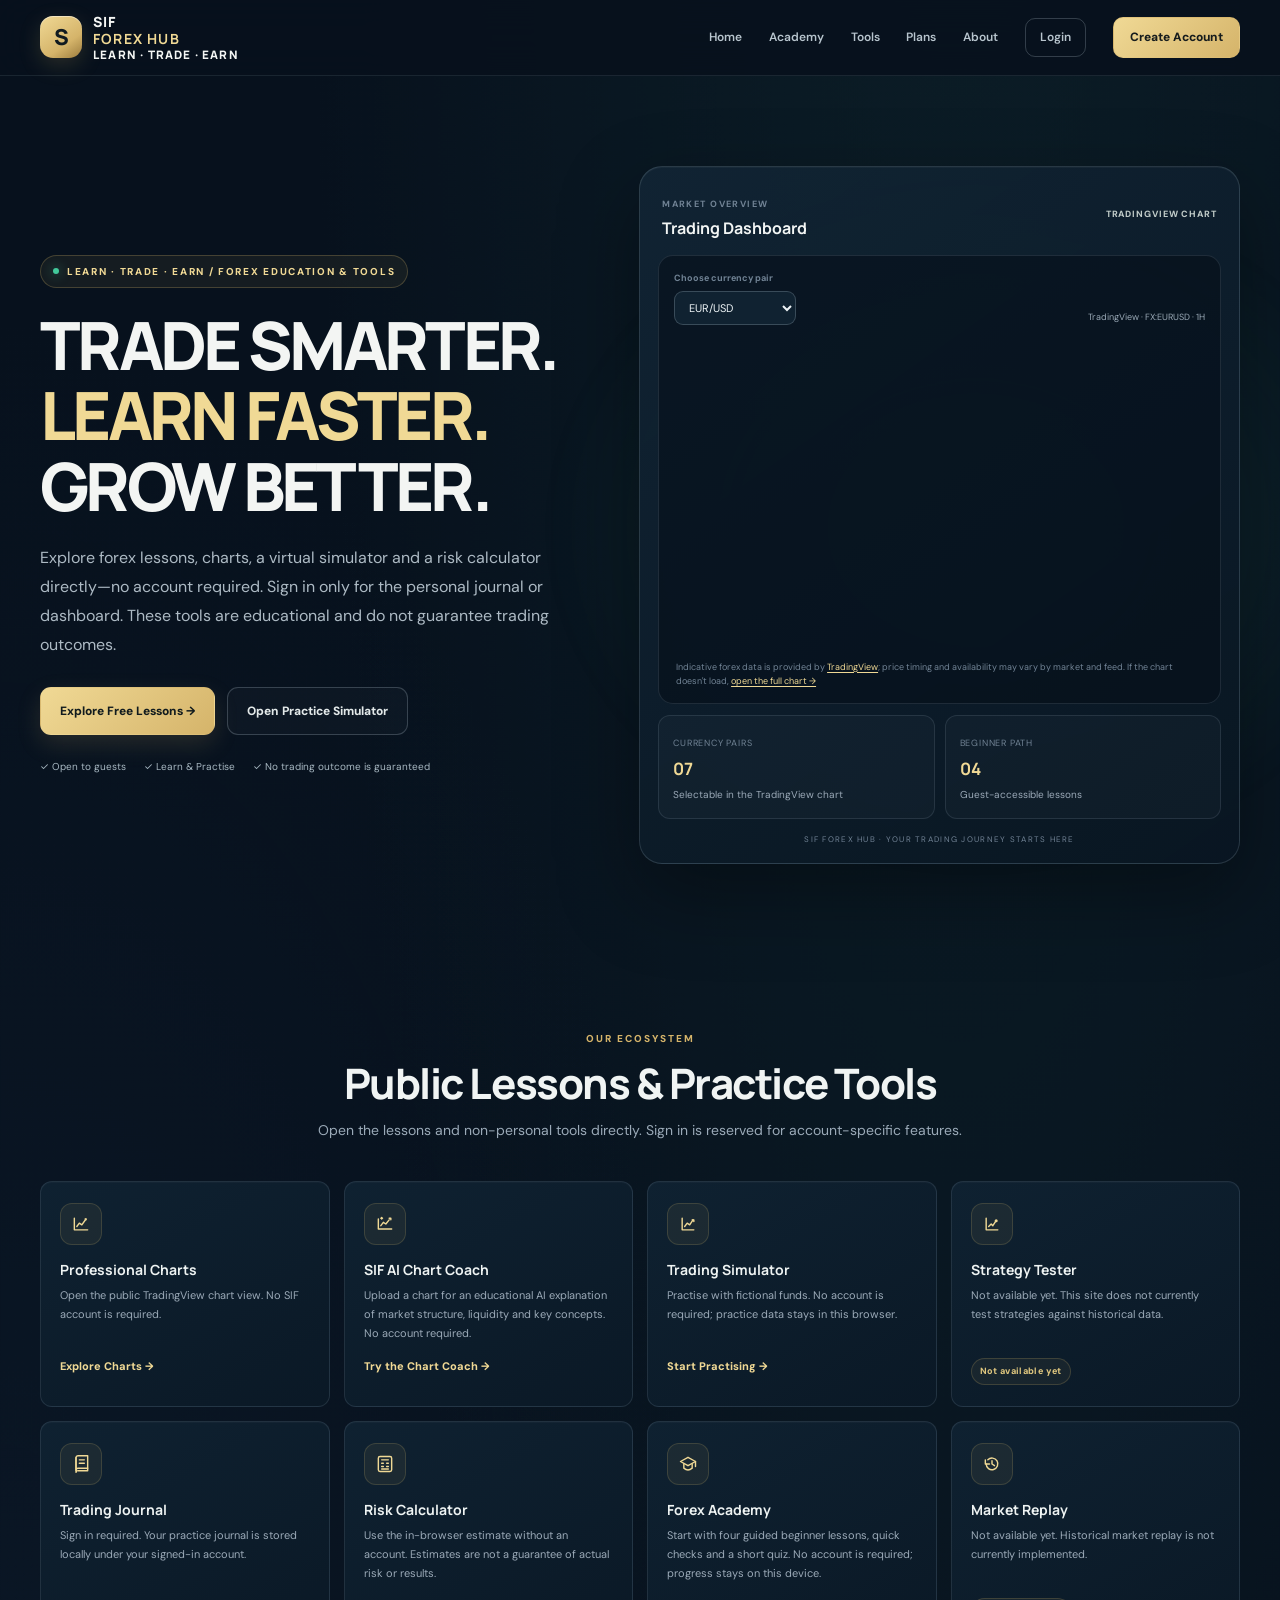
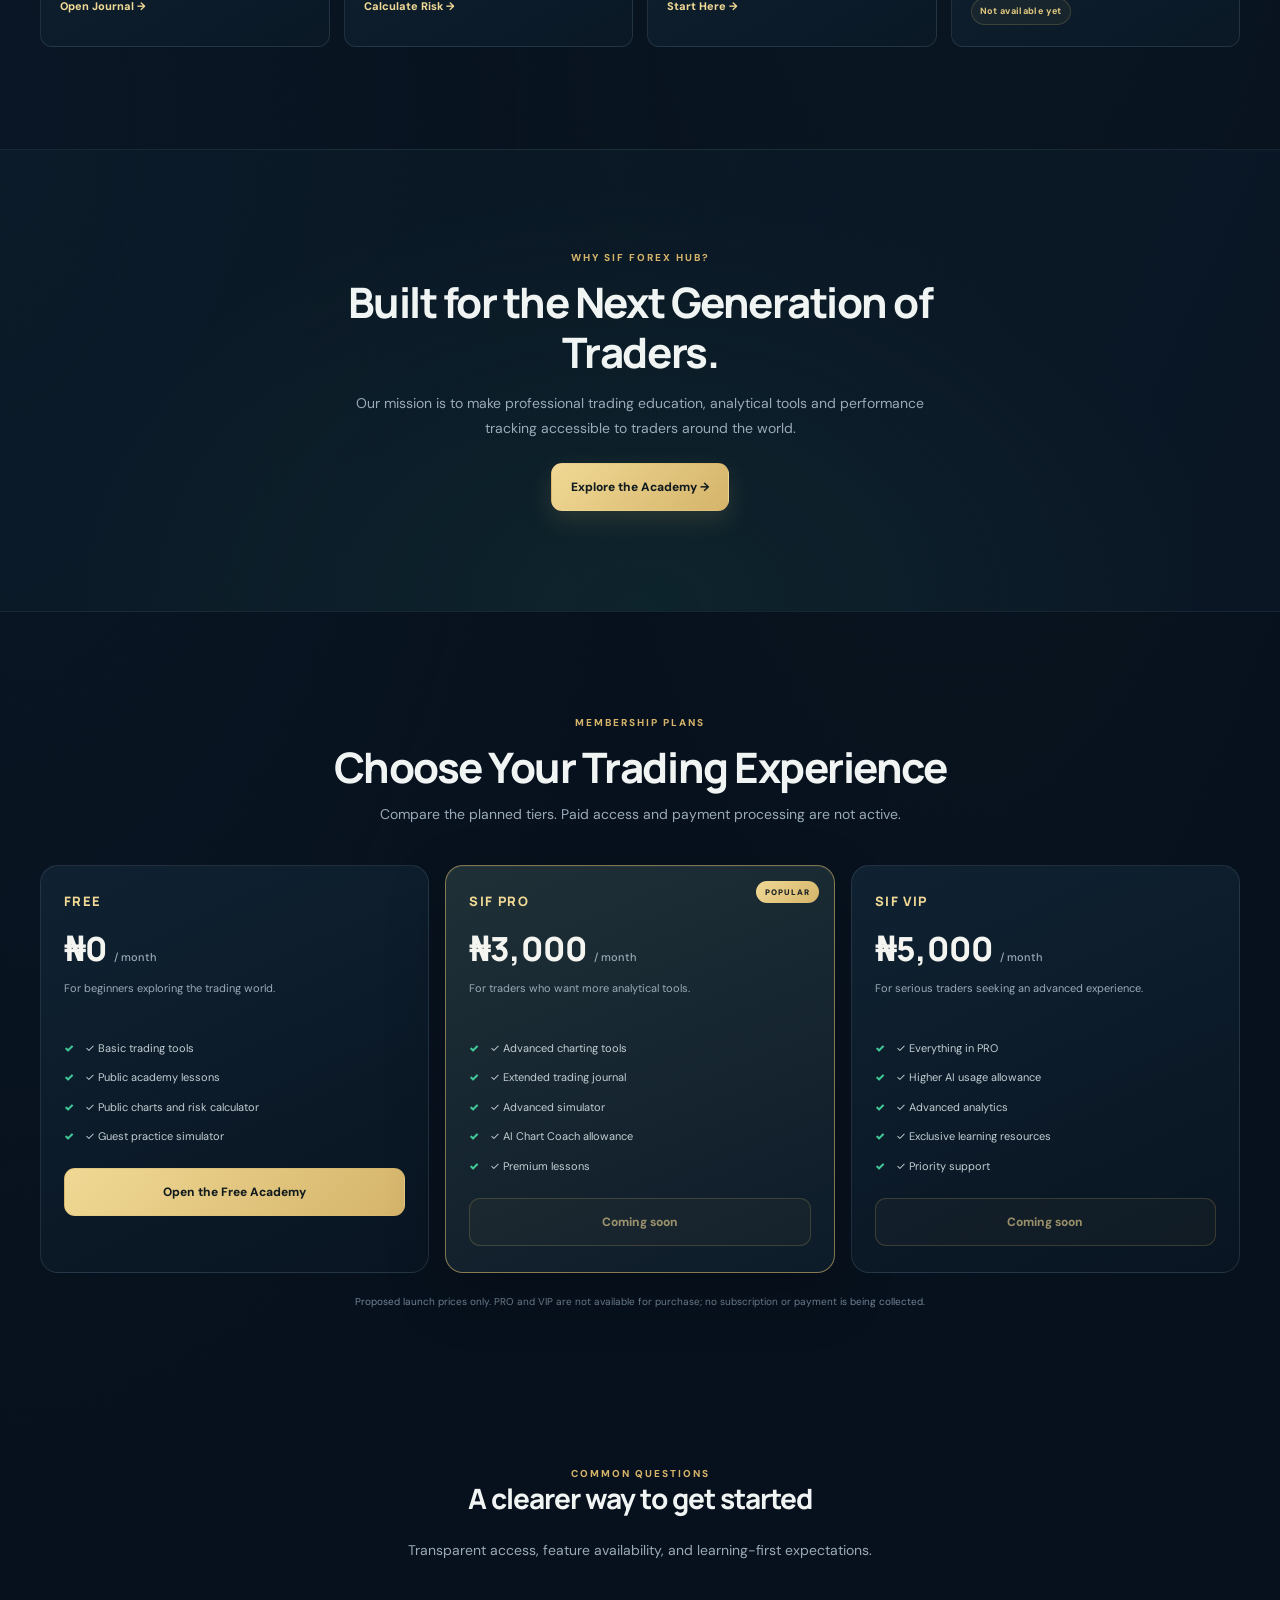
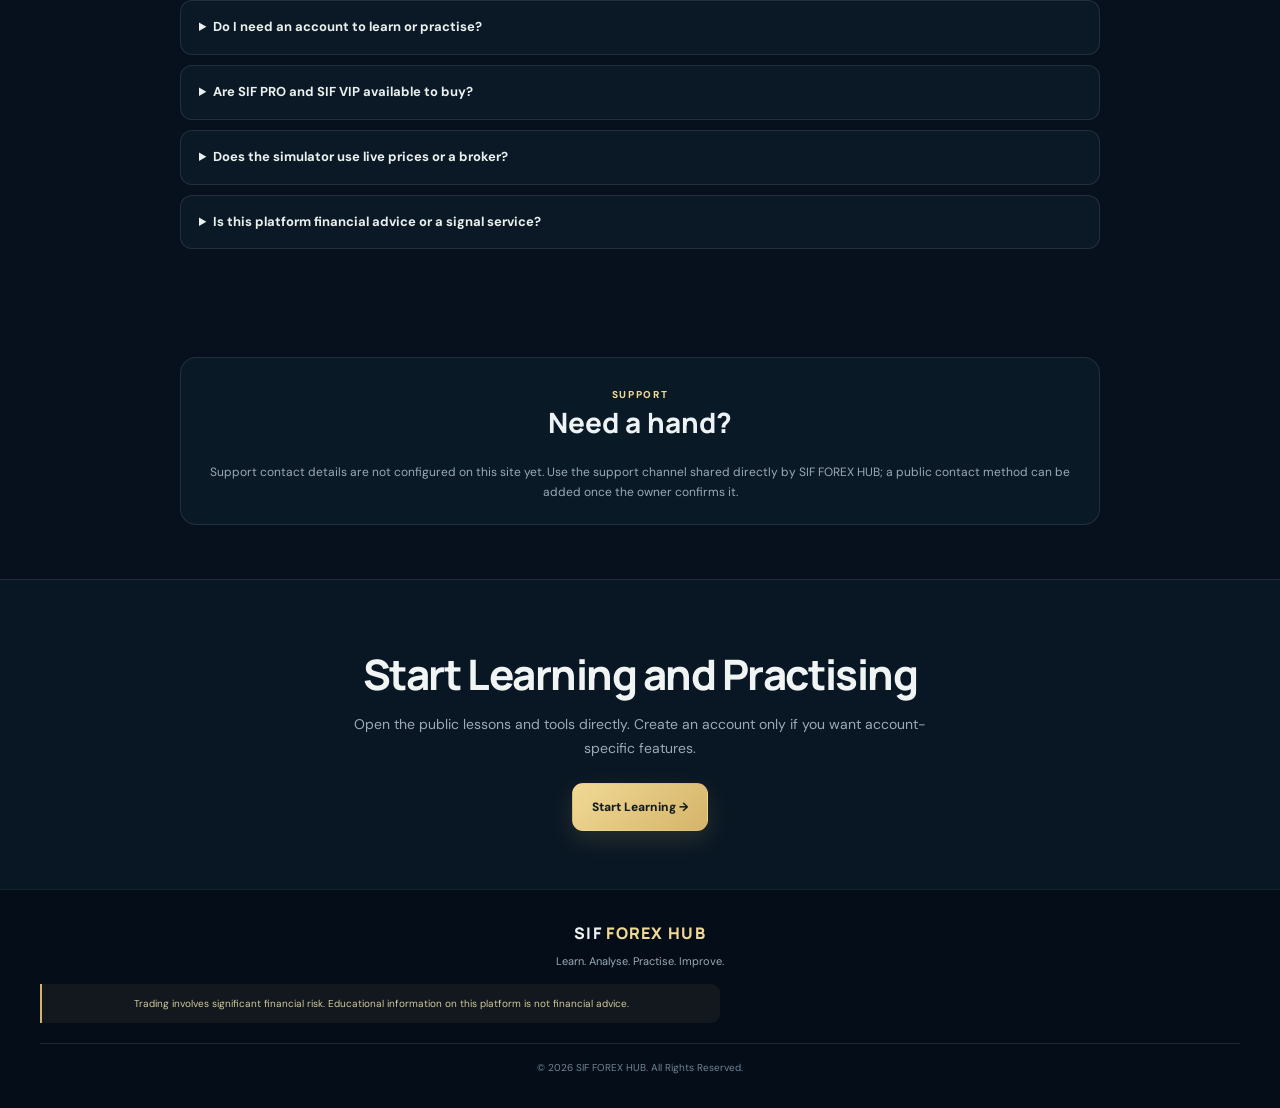
==== index.html @ 13d9fb6b "feat: add AI chart coach review flow" ====
<!DOCTYPE html>
<html lang="en">
<head>
<meta charset="UTF-8">
<meta name="viewport" content="width=device-width, initial-scale=1.0">

<title>SIF FOREX HUB | Professional Trading Ecosystem</title>

<meta name="description" content="Open forex lessons, charts, a practice simulator and a risk calculator without an account. Sign in for the personal journal or dashboard.">

<link rel="stylesheet" href="style.css">

<link rel="preconnect" href="https://fonts.googleapis.com">
<link href="https://fonts.googleapis.com/css2?family=Inter:wght@400;500;600;700;800;900&display=swap" rel="stylesheet">

</head>

<body class="page-home">

<header class="header">

    <a href="index.html" class="logo">
        <span class="logo-icon">S</span>
        <span>SIF <b>FOREX HUB</b><small>LEARN · TRADE · EARN</small></span>
    </a>

    <button class="menu-toggle" type="button" aria-label="Open navigation" aria-controls="navigation" aria-expanded="false" onclick="toggleMenu()">☰</button>

    <nav id="navigation" aria-label="Main navigation">
        <a href="#home">Home</a>
        <a href="academy.html">Academy</a>
        <a href="#features">Tools</a>
        <a href="#pricing">Plans</a>
        <a href="#about">About</a>
        <a href="login.html" class="nav-login" id="nav-login">Login</a>
        <a href="register.html" class="nav-register" id="nav-register">Create Account</a>
    </nav>

</header>


<main>

<section class="hero" id="home">

    <div class="hero-content">

        <div class="badge">
            LEARN · TRADE · EARN  /  FOREX EDUCATION & TOOLS
        </div>

        <h1>
            TRADE SMARTER.<br>
            <span>LEARN FASTER.</span><br>
            GROW BETTER.
        </h1>

        <p>
            Explore forex lessons, charts, a virtual simulator and a risk calculator directly—no account required. Sign in only for the personal journal or dashboard. These tools are educational and do not guarantee trading outcomes.
        </p>

        <div class="hero-buttons">
            <a href="academy.html" class="primary-btn">
                Explore Free Lessons →
            </a>

            <a href="simulator.html" class="secondary-btn">
                Open Practice Simulator
            </a>
        </div>

        <div class="trust-text">
            ✓ Open to guests
            <span>✓ Learn & Practise</span>
            <span>✓ No trading outcome is guaranteed</span>
        </div>

    </div>


    <div class="hero-dashboard">

        <div class="dashboard-top">
            <div>
                <small>MARKET OVERVIEW</small>
                <h3>Trading Dashboard</h3>
            </div>

            <span class="market-source-label">TRADINGVIEW CHART</span>
        </div>

        <div class="market-card">

            <div class="market-heading">
                <div class="market-pair-selection">
                    <label for="pair-selector">Choose currency pair</label>
                    <select id="pair-selector" name="pair-selector">
                        <option value="FX:EURUSD" selected>EUR/USD</option>
                        <option value="FX:GBPUSD">GBP/USD</option>
                        <option value="FX:USDJPY">USD/JPY</option>
                        <option value="FX:USDCHF">USD/CHF</option>
                        <option value="FX:USDCAD">USD/CAD</option>
                        <option value="FX:AUDUSD">AUD/USD</option>
                        <option value="FX:NZDUSD">NZD/USD</option>
                    </select>
                </div>
                <span class="market-provider" id="market-provider" aria-live="polite">TradingView · FX:EURUSD · 1H</span>
            </div>

            <div class="dashboard-chart" role="region" aria-label="EUR/USD chart from TradingView">
            </div>

            <p class="market-data-note">
                Indicative forex data is provided by <a href="https://www.tradingview.com/widget-docs/faq/data/" target="_blank" rel="noopener noreferrer">TradingView</a>; price timing and availability may vary by market and feed. If the chart doesn't load, <a href="charts.html">open the full chart →</a>
            </p>

        </div>


        <div class="stats-grid">

            <div class="stat-card">
                <small>Currency pairs</small>
                <h3>07</h3>
                <span>Selectable in the TradingView chart</span>
            </div>

            <div class="stat-card">
                <small>Beginner path</small>
                <h3>04</h3>
                <span>Guest-accessible lessons</span>
            </div>

        </div>

        <div class="dashboard-footer">
            SIF FOREX HUB · YOUR TRADING JOURNEY STARTS HERE
        </div>

    </div>

</section>


<section class="features-section" id="features">

    <div class="section-heading">
        <span>OUR ECOSYSTEM</span>
        <h2>Public Lessons & Practice Tools</h2>
        <p>Open the lessons and non-personal tools directly. Sign in is reserved for account-specific features.</p>
    </div>


    <div class="features-grid">

        <div class="feature-card">
            <div class="feature-icon" aria-hidden="true"><svg viewBox="0 0 24 24"><path d="M4 19V5M4 19h16"/><path d="m7 15 3-4 3 2 5-7"/><path d="M17 6h1v1"/></svg></div>
            <h3>Professional Charts</h3>
            <p>Open the public TradingView chart view. No SIF account is required.</p>
            <a href="charts.html">Explore Charts →</a>
        </div>

        <div class="feature-card">
            <div class="feature-icon" aria-hidden="true"><svg viewBox="0 0 24 24"><path d="M4 18V6M4 18h16"/><path d="m7 14 3-4 3 2 4-5"/><path d="M17 5h2v2"/><path d="M8 4v2M7 5h2"/></svg></div>
            <h3>SIF AI Chart Coach</h3>
            <p>Upload a chart for an educational AI explanation of market structure, liquidity and key concepts. No account required.</p>
            <a href="charts.html#ai-coach">Try the Chart Coach →</a>
        </div>

        <div class="feature-card">
            <div class="feature-icon" aria-hidden="true"><svg viewBox="0 0 24 24"><path d="M5 19V5M5 19h14"/><path d="m8 15 3-4 3 2 4-6"/><path d="M17 7h2v2"/></svg></div>
            <h3>Trading Simulator</h3>
            <p>Practise with fictional funds. No account is required; practice data stays in this browser.</p>
            <a href="simulator.html">Start Practising →</a>
        </div>

        <div class="feature-card">
            <div class="feature-icon" aria-hidden="true"><svg viewBox="0 0 24 24"><path d="M5 19V5M5 19h14"/><path d="m8 15 3-3 2 2 4-6"/><circle cx="17" cy="8" r="1"/></svg></div>
            <h3>Strategy Tester</h3>
            <p>Not available yet. This site does not currently test strategies against historical data.</p>
            <span class="coming-soon-label">Not available yet</span>
        </div>

        <div class="feature-card">
            <div class="feature-icon" aria-hidden="true"><svg viewBox="0 0 24 24"><path d="M6 4.5A2.5 2.5 0 0 1 8.5 2H20v18H8.5A2.5 2.5 0 0 0 6 22z"/><path d="M6 4.5v15A2.5 2.5 0 0 1 8.5 17H20M10 7h6M10 11h6"/></svg></div>
            <h3>Trading Journal</h3>
            <p>Sign in required. Your practice journal is stored locally under your signed-in account.</p>
            <a href="journal.html">Open Journal →</a>
        </div>

        <div class="feature-card">
            <div class="feature-icon" aria-hidden="true"><svg viewBox="0 0 24 24"><rect x="4" y="3" width="16" height="18" rx="2"/><path d="M8 7h8M8 11h2M14 11h2M8 15h2M14 15h2M8 18h8"/></svg></div>
            <h3>Risk Calculator</h3>
            <p>Use the in-browser estimate without an account. Estimates are not a guarantee of actual risk or results.</p>
            <a href="calculator.html">Calculate Risk →</a>
        </div>

        <div class="feature-card">
            <div class="feature-icon" aria-hidden="true"><svg viewBox="0 0 24 24"><path d="m3 9 9-5 9 5-9 5z"/><path d="M7 12v5c3 2.5 7 2.5 10 0v-5M21 9v6"/></svg></div>
            <h3>Forex Academy</h3>
            <p>Start with four guided beginner lessons, quick checks and a short quiz. No account is required; progress stays on this device.</p>
            <a href="academy.html">Start Here →</a>
        </div>

        <div class="feature-card">
            <div class="feature-icon" aria-hidden="true"><svg viewBox="0 0 24 24"><path d="M4 7v5h5"/><path d="M5 12a7 7 0 1 0 2-5"/><path d="M12 8v4l3 2"/></svg></div>
            <h3>Market Replay</h3>
            <p>Not available yet. Historical market replay is not currently implemented.</p>
            <span class="coming-soon-label">Not available yet</span>
        </div>

    </div>

</section>


<section class="about-section" id="about">

    <div class="about-content">

        <span>WHY SIF FOREX HUB?</span>

        <h2>Built for the Next Generation of Traders.</h2>

        <p>
            Our mission is to make professional trading education,
            analytical tools and performance tracking accessible
            to traders around the world.
        </p>

        <a href="academy.html" class="primary-btn">
            Explore the Academy →
        </a>

    </div>

</section>


<section class="pricing-section" id="pricing">

    <div class="section-heading">

        <span>MEMBERSHIP PLANS</span>

        <h2>Choose Your Trading Experience</h2>

        <p>Compare the planned tiers. Paid access and payment processing are not active.</p>

    </div>


    <div class="pricing-grid">

        <div class="price-card">

            <h3>FREE</h3>

            <h2>₦0 <small>/ month</small></h2>

            <p>For beginners exploring the trading world.</p>

            <ul>
                <li>✓ Basic trading tools</li>
                <li>✓ Public academy lessons</li>
                <li>✓ Public charts and risk calculator</li>
                <li>✓ Guest practice simulator</li>
            </ul>

            <a href="academy.html" class="price-button">
                Open the Free Academy
            </a>

        </div>


        <div class="price-card featured-price">

            <div class="popular">POPULAR</div>

            <h3>SIF PRO</h3>

            <h2>₦3,000 <small>/ month</small></h2>

            <p>For traders who want more analytical tools.</p>

            <ul>
                <li>✓ Advanced charting tools</li>
                <li>✓ Extended trading journal</li>
                <li>✓ Advanced simulator</li>
                <li>✓ AI Chart Coach allowance</li>
                <li>✓ Premium lessons</li>
            </ul>

            <span class="price-button is-disabled" aria-disabled="true">Coming soon</span>

        </div>


        <div class="price-card">

            <h3>SIF VIP</h3>

            <h2>₦5,000 <small>/ month</small></h2>

            <p>For serious traders seeking an advanced experience.</p>

            <ul>
                <li>✓ Everything in PRO</li>
                <li>✓ Higher AI usage allowance</li>
                <li>✓ Advanced analytics</li>
                <li>✓ Exclusive learning resources</li>
                <li>✓ Priority support</li>
            </ul>

            <span class="price-button is-disabled" aria-disabled="true">Coming soon</span>

        </div>

    </div>

    <p class="pricing-note">
        Proposed launch prices only. PRO and VIP are not available for purchase; no subscription or payment is being collected.
    </p>

</section>



<section class="faq-section" aria-labelledby="faq-title">
    <div class="section-heading"><span>COMMON QUESTIONS</span><h2 id="faq-title">A clearer way to get started</h2><p>Transparent access, feature availability, and learning-first expectations.</p></div>
    <div class="faq-list">
        <details><summary>Do I need an account to learn or practise?</summary><p>No. The Academy, charts, risk calculator, and virtual simulator are open directly to guests. Sign-in is only needed for personal account features such as the dashboard and journal.</p></details>
        <details><summary>Are SIF PRO and SIF VIP available to buy?</summary><p>Not yet. The displayed amounts are proposed plan prices only. PRO and VIP remain unavailable, and this site does not collect subscription payments.</p></details>
        <details><summary>Does the simulator use live prices or a broker?</summary><p>No. The simulator uses manually entered practice prices and fictional funds stored in this browser. It does not connect to a broker or place real trades.</p></details>
        <details><summary>Is this platform financial advice or a signal service?</summary><p>No. Lessons and tools are educational only. Forex and leveraged trading involve substantial risk; no tool, lesson, or result guarantees an outcome.</p></details>
    </div>
</section>
<section class="support-section" aria-labelledby="support-title">
    <div class="support-panel"><span class="eyebrow">SUPPORT</span><h2 id="support-title">Need a hand?</h2><p>Support contact details are not configured on this site yet. Use the support channel shared directly by SIF FOREX HUB; a public contact method can be added once the owner confirms it.</p></div>
</section>

<section class="cta-section">

    <h2>Start Learning and Practising</h2>

    <p>Open the public lessons and tools directly. Create an account only if you want account-specific features.</p>

    <a href="academy.html" class="primary-btn">
        Start Learning →
    </a>

</section>

</main>


<footer>

    <div class="footer-logo">
        SIF <span>FOREX HUB</span>
    </div>

    <p>Learn. Analyse. Practise. Improve.</p>

    <p class="disclaimer">
        Trading involves significant financial risk.
        Educational information on this platform is not financial advice.
    </p>

    <div class="copyright">
        © 2026 SIF FOREX HUB. All Rights Reserved.
    </div>

</footer>


<script type="module">
(async () => {
    try {
        const { createClient } = await import("https://esm.sh/@supabase/supabase-js@2");
        const supabase = createClient(
            "https://kfaqrjhwbmkawnxkcrld.supabase.co",
            "sb_publishable_-kdg7Pmr_mWPPfnv83VTMA_n2hhKXhk"
        );
        const loginButton = document.getElementById("nav-login");
        const registerButton = document.getElementById("nav-register");

        function updateHomepage(session) {
            if (!loginButton || !registerButton) return;
            if (session) {
                loginButton.textContent = "Dashboard";
                loginButton.href = "dashboard.html";
                registerButton.hidden = true;
            } else {
                loginButton.textContent = "Login";
                loginButton.href = "login.html";
                registerButton.hidden = false;
                registerButton.textContent = "Create Account";
                registerButton.href = "register.html";
            }
        }

        const { data, error } = await supabase.auth.getSession();
        if (error) console.warn("Homepage session check unavailable:", error.message);
        updateHomepage(data?.session || null);
        supabase.auth.onAuthStateChange((_event, session) => updateHomepage(session));
    } catch (error) {
        console.warn("Homepage account navigation is unavailable:", error);
    }
})();
</script>

<script>

const navigation = document.getElementById("navigation");
const menuButton = document.querySelector(".menu-toggle");

function closeMenu() {
    navigation.classList.remove("active");
    menuButton.setAttribute("aria-expanded", "false");
    menuButton.setAttribute("aria-label", "Open navigation");
}

function toggleMenu() {
    const isOpen = navigation.classList.toggle("active");
    menuButton.setAttribute("aria-expanded", String(isOpen));
    menuButton.setAttribute("aria-label", isOpen ? "Close navigation" : "Open navigation");
}

document.querySelectorAll("#navigation a").forEach(link => {
    link.addEventListener("click", closeMenu);
});

const pairSelector = document.getElementById("pair-selector");
const dashboardChart = document.querySelector(".dashboard-chart");
const marketProvider = document.getElementById("market-provider");

function renderHomepageChart() {
    const symbol = pairSelector.value;
    const pairName = pairSelector.options[pairSelector.selectedIndex].textContent.trim();
    marketProvider.textContent = `TradingView · ${symbol} · 1H`;
    dashboardChart.setAttribute("aria-label", `${pairName} chart from TradingView`);

    const widgetContainer = document.createElement("div");
    widgetContainer.className = "tradingview-widget-container";

    const widgetTarget = document.createElement("div");
    widgetTarget.className = "tradingview-widget-container__widget";

    const widgetScript = document.createElement("script");
    widgetScript.type = "text/javascript";
    widgetScript.src = "https://s3.tradingview.com/external-embedding/embed-widget-advanced-chart.js";
    widgetScript.async = true;
    widgetScript.textContent = JSON.stringify({
        autosize: true,
        symbol,
        interval: "60",
        timezone: "Africa/Lagos",
        theme: "dark",
        style: "1",
        locale: "en",
        allow_symbol_change: false,
        hide_top_toolbar: true,
        calendar: false,
        support_host: "https://www.tradingview.com"
    });

    widgetContainer.append(widgetTarget, widgetScript);
    dashboardChart.replaceChildren(widgetContainer);
}

pairSelector.addEventListener("change", renderHomepageChart);
renderHomepageChart();

document.addEventListener("keydown", event => {
    if (event.key === "Escape") closeMenu();
});

</script>

</body>
</html>
---- style.css ----
@import url('https://fonts.googleapis.com/css2?family=DM+Sans:wght@400;500;600;700&family=Manrope:wght@400;500;600;700;800&display=swap');

:root {
  color-scheme: dark;
  --ink: #edf3f5;
  --muted: #9baab8;
  --muted-2: #718395;
  --bg: #07111d;
  --bg-soft: #0a1725;
  --surface: #0d1c2a;
  --surface-2: #102233;
  --surface-3: #142a3b;
  --line: rgba(162, 183, 198, .15);
  --line-strong: rgba(186, 204, 216, .24);
  --gold: #d5b46a;
  --gold-bright: #f0d995;
  --green: #42c99a;
  --green-deep: #1f9c72;
  --red: #ed7981;
  --blue: #72aef0;
  --radius: 18px;
  --radius-sm: 12px;
  --shadow: 0 22px 70px rgba(0,0,0,.28);
  --page-width: 1200px;
}

* { box-sizing: border-box; }
html { scroll-behavior: smooth; scroll-padding-top: 92px; }
body {
  min-width: 320px;
  margin: 0;
  color: var(--ink);
  background:
    radial-gradient(ellipse at 75% -18%, rgba(34, 93, 88, .18), transparent 42rem),
    radial-gradient(ellipse at 0% 40%, rgba(37, 67, 104, .11), transparent 44rem),
    var(--bg);
  font-family: 'DM Sans', Inter, system-ui, -apple-system, BlinkMacSystemFont, 'Segoe UI', sans-serif;
  line-height: 1.6;
  overflow-x: clip;
  -webkit-font-smoothing: antialiased;
}
body, button, input, select, textarea { font-family: 'DM Sans', Inter, system-ui, sans-serif; }
a { color: inherit; text-decoration: none; }
img, svg { max-width: 100%; }
button, input, select, textarea { font: inherit; }
button, a, select { -webkit-tap-highlight-color: transparent; }
button { cursor: pointer; }
:focus-visible { outline: 3px solid var(--gold-bright); outline-offset: 3px; }
[hidden] { display: none !important; }
[id] { scroll-margin-top: 96px; }

/* Brand and shared navigation */
.header, .site-header {
  position: sticky;
  top: 0;
  z-index: 1000;
  width: 100%;
  min-height: 76px;
  padding: 12px max(24px, calc((100vw - var(--page-width)) / 2));
  display: flex;
  align-items: center;
  justify-content: space-between;
  gap: 24px;
  border-bottom: 1px solid rgba(184, 205, 217, .11);
  background: rgba(7, 17, 29, .86);
  backdrop-filter: blur(18px);
  -webkit-backdrop-filter: blur(18px);
}
.logo, .brand { display: inline-flex; align-items: center; gap: 11px; flex: 0 0 auto; }
.logo-icon, .brand-mark {
  display: grid;
  place-items: center;
  width: 42px;
  height: 42px;
  border-radius: 13px;
  color: #101a20;
  background: linear-gradient(145deg, var(--gold-bright), var(--gold) 65%, #9b7b3d);
  box-shadow: 0 7px 22px rgba(213, 180, 106, .18), inset 0 1px rgba(255,255,255,.45);
  font: 800 22px/1 'Manrope', sans-serif;
}
.logo > span:last-child, .brand-name { display: grid; gap: 1px; color: #f4f6f4; font: 800 14px/1.15 'Manrope', sans-serif; letter-spacing: .085em; }
.logo b, .brand-name b { color: var(--gold-bright); }
.brand-name small { color: var(--muted); font: 600 8px/1.4 'DM Sans', sans-serif; letter-spacing: .19em; }
.header nav, .site-header nav, #navigation {
  display: flex;
  align-items: center;
  justify-content: flex-end;
  gap: clamp(12px, 2.1vw, 27px);
}
.header nav a, .site-header nav a, #navigation a {
  color: #b8c5ce;
  font-size: 12px;
  font-weight: 600;
  transition: color .2s ease, background .2s ease, border-color .2s ease;
}
.header nav a:hover, .site-header nav a:hover, #navigation a:hover { color: var(--gold-bright); }
.header .nav-login, .site-header .nav-login, #navigation .nav-login {
  padding: 9px 14px;
  border: 1px solid var(--line-strong);
  border-radius: 10px;
}
.header .nav-register, .site-header .nav-register, #navigation .nav-register {
  padding: 10px 16px;
  border: 1px solid rgba(213,180,106,.38);
  border-radius: 10px;
  color: #161c1d;
  background: linear-gradient(135deg, var(--gold-bright), var(--gold));
  font-weight: 800;
}
.menu-toggle {
  display: none;
  width: 44px;
  height: 44px;
  border: 1px solid var(--line-strong);
  border-radius: 12px;
  background: var(--surface);
  color: var(--ink);
  font-size: 21px;
}
.site-header .logout, .site-header #logoutButton {
  border: 1px solid rgba(213,180,106,.35);
  border-radius: 10px;
  padding: 10px 15px;
  color: var(--gold-bright);
  background: rgba(213,180,106,.08);
  font-size: 12px;
  font-weight: 800;
}

/* Homepage */
.page-home main { width: 100%; }
.page-home .hero {
  position: relative;
  isolation: isolate;
  width: min(100% - 48px, var(--page-width));
  min-height: 660px;
  margin: 0 auto;
  padding: clamp(54px, 7vw, 96px) 0 64px;
  display: grid;
  grid-template-columns: minmax(0, .93fr) minmax(0, 1.07fr);
  align-items: center;
  gap: clamp(38px, 6vw, 82px);
}
.page-home .hero::before {
  content: '';
  position: absolute;
  z-index: -1;
  inset: 10% -16% 4% 40%;
  pointer-events: none;
  background: radial-gradient(ellipse, rgba(39, 118, 105, .2), transparent 67%);
  filter: blur(10px);
}
.badge, .eyebrow {
  display: inline-flex;
  align-items: center;
  gap: 8px;
  color: var(--gold-bright);
  font-size: 10px;
  line-height: 1.5;
  font-weight: 800;
  letter-spacing: .17em;
  text-transform: uppercase;
}
.badge { margin-bottom: 22px; padding: 8px 12px; border: 1px solid rgba(213,180,106,.25); border-radius: 99px; background: rgba(213,180,106,.07); }
.badge::before { content: ''; width: 6px; height: 6px; border-radius: 99px; background: var(--green); box-shadow: 0 0 12px rgba(66,201,154,.7); }
.page-home .hero h1, .page-home h1, .page-academy h1, .page-dashboard h1 {
  margin: 0;
  color: #f3f5f3;
  font: 800 clamp(42px, 5.2vw, 70px)/1.06 'Manrope', sans-serif;
  letter-spacing: -.055em;
}
.page-home .hero h1 span { color: var(--gold-bright); }
.hero-content > p {
  max-width: 540px;
  margin: 23px 0 0;
  color: #adbac4;
  font-size: clamp(14px, 1.35vw, 16px);
  line-height: 1.8;
}
.hero-buttons { display: flex; flex-wrap: wrap; gap: 12px; margin-top: 28px; }
.primary-btn, .secondary-btn, .price-button, .guided-exercise-link {
  min-height: 48px;
  padding: 12px 19px;
  display: inline-flex;
  align-items: center;
  justify-content: center;
  gap: 9px;
  border: 1px solid transparent;
  border-radius: 11px;
  font-size: 12px;
  line-height: 1.35;
  font-weight: 800;
  transition: transform .2s ease, box-shadow .2s ease, background .2s ease, border-color .2s ease;
}
.primary-btn, .guided-exercise-link { color: #111b1e; background: linear-gradient(135deg, var(--gold-bright), var(--gold)); box-shadow: 0 9px 24px rgba(213,180,106,.15); }
.primary-btn:hover, .guided-exercise-link:hover { transform: translateY(-2px); box-shadow: 0 12px 26px rgba(213,180,106,.25); }
.secondary-btn { border-color: var(--line-strong); color: #e3e9e9; background: rgba(255,255,255,.025); }
.secondary-btn:hover { border-color: rgba(213,180,106,.48); background: rgba(213,180,106,.07); }
.trust-text { display: flex; flex-wrap: wrap; gap: 9px 18px; margin-top: 24px; color: #a8b8c2; font-size: 10px; }
.trust-text span, .trust-text { line-height: 1.6; }
.hero-dashboard {
  min-width: 0;
  padding: 18px;
  border: 1px solid rgba(178,198,210,.18);
  border-radius: 23px;
  background: linear-gradient(145deg, rgba(18,37,53,.92), rgba(9,22,34,.96));
  box-shadow: 0 30px 80px rgba(0,0,0,.35), inset 0 1px rgba(255,255,255,.035);
  animation: rise-in .7s .06s both;
}
.dashboard-top { display: flex; align-items: center; justify-content: space-between; gap: 14px; margin: 4px 4px 16px; }
.dashboard-top small { color: var(--muted-2); font-size: 9px; letter-spacing: .16em; font-weight: 700; }
.dashboard-top h3 { margin: 3px 0 0; color: #f2f5f4; font: 700 16px 'Manrope', sans-serif; }
.market-source-label { display: inline-flex; align-items: center; gap: 7px; color: #c1ccc9; font-size: 9px; letter-spacing: .1em; font-weight: 800; }
.market-card { min-width: 0; padding: 15px; border: 1px solid var(--line); border-radius: 15px; background: rgba(5,15,25,.6); }
.market-heading { display: flex; align-items: end; justify-content: space-between; gap: 12px; flex-wrap: wrap; }
.market-pair-selection { display: grid; gap: 5px; }
.market-pair-selection label { color: var(--muted-2); font-size: 9px; font-weight: 700; }
.market-pair-selection select, .page-home select { min-width: 122px; padding: 8px 28px 8px 10px; border: 1px solid var(--line-strong); border-radius: 9px; color: var(--ink); background-color: #102231; font-size: 11px; }
.market-provider { color: var(--muted); font-size: 9px; text-align: right; }
.dashboard-chart { width: 100%; min-height: 316px; margin-top: 10px; overflow: hidden; border-radius: 10px; }
.dashboard-chart .tradingview-widget-container, .dashboard-chart .tradingview-widget-container__widget, .dashboard-chart iframe { width: 100% !important; height: 100% !important; min-height: 316px; border: 0; }
.market-data-note { margin: 9px 2px 0; color: var(--muted-2); font-size: 9px; line-height: 1.6; }
.market-data-note a { color: var(--gold-bright); text-decoration: underline; text-underline-offset: 2px; }
.stats-grid { display: grid; grid-template-columns: repeat(2, 1fr); gap: 10px; margin-top: 11px; }
.stat-card { min-width: 0; padding: 12px 14px; border: 1px solid var(--line); border-radius: 12px; background: rgba(255,255,255,.025); }
.stat-card small { color: var(--muted-2); font-size: 9px; letter-spacing: .09em; text-transform: uppercase; }
.stat-card h3 { margin: 3px 0 0; color: var(--gold-bright); font: 700 17px 'Manrope', sans-serif; }
.stat-card span { color: var(--muted); font-size: 10px; }
.dashboard-footer { margin-top: 14px; color: var(--muted-2); text-align: center; font-size: 8px; letter-spacing: .16em; }
.features-section, .pricing-section { width: min(100% - 48px, var(--page-width)); margin: 0 auto; padding: clamp(64px, 8vw, 104px) 0; }
.section-heading { max-width: 700px; margin: 0 auto 38px; text-align: center; }
.section-heading > span, .about-content > span { display: block; color: var(--gold); font-size: 10px; font-weight: 800; letter-spacing: .2em; }
.section-heading h2, .about-content h2, .cta-section h2 { margin: 12px 0 10px; color: #f0f4f3; font: 750 clamp(27px, 3.4vw, 42px)/1.18 'Manrope', sans-serif; letter-spacing: -.035em; }
.section-heading p, .about-content p, .cta-section p { margin: 0; color: var(--muted); font-size: 14px; line-height: 1.75; }
.features-grid { display: grid; grid-template-columns: repeat(4, minmax(0,1fr)); gap: 14px; }
.feature-card, .page-dashboard .card {
  position: relative;
  min-width: 0;
  padding: 21px 19px;
  border: 1px solid var(--line);
  border-radius: var(--radius-sm);
  background: linear-gradient(150deg, rgba(16,35,51,.92), rgba(11,25,38,.94));
  box-shadow: inset 0 1px rgba(255,255,255,.025);
  transition: transform .22s ease, border-color .22s ease, box-shadow .22s ease;
}
.feature-card:hover, .page-dashboard .card:hover { transform: translateY(-4px); border-color: rgba(213,180,106,.43); box-shadow: 0 18px 38px rgba(0,0,0,.18); }
.feature-icon, .page-dashboard .icon { display: grid; place-items: center; width: 42px; height: 42px; margin-bottom: 15px; border: 1px solid rgba(213,180,106,.18); border-radius: 12px; color: var(--gold-bright); background: rgba(213,180,106,.07); }
.feature-icon svg, .page-dashboard .icon svg { width: 20px; height: 20px; stroke: currentColor; fill: none; stroke-width: 1.7; stroke-linecap: round; stroke-linejoin: round; }
.feature-card h3, .page-dashboard .card h3 { margin: 0 0 7px; color: #eef3f2; font: 700 14px/1.4 'Manrope', sans-serif; }
.feature-card p, .page-dashboard .card p { min-height: 58px; margin: 0; color: var(--muted); font-size: 11px; line-height: 1.7; }
.feature-card a { display: inline-flex; align-items: center; gap: 5px; margin-top: 14px; color: var(--gold-bright); font-size: 11px; font-weight: 800; }
.feature-card a:hover { color: #fff0bd; }
.coming-soon-label { display: inline-flex; margin-top: 14px; padding: 5px 8px; border: 1px solid rgba(213,180,106,.2); border-radius: 99px; color: #dfc77f; background: rgba(213,180,106,.06); font-size: 9px; font-weight: 800; letter-spacing: .04em; }
.about-section { padding: clamp(62px, 8vw, 100px) 24px; border-block: 1px solid rgba(176,198,210,.08); background: radial-gradient(ellipse at 50% 100%, rgba(34,99,80,.17), transparent 65%), linear-gradient(115deg, rgba(12,31,43,.55), rgba(12,24,41,.6)); }
.about-content { max-width: 720px; margin: 0 auto; text-align: center; }
.about-content p { margin: 14px auto 23px; max-width: 610px; }
.pricing-grid { display: grid; grid-template-columns: repeat(3, minmax(0,1fr)); align-items: stretch; gap: 16px; }
.price-card { position: relative; min-width: 0; padding: 26px 23px; border: 1px solid var(--line); border-radius: 18px; background: linear-gradient(155deg, rgba(16,35,51,.96), rgba(9,21,33,.97)); }
.price-card h3 { margin: 0; color: var(--gold-bright); font: 800 13px 'Manrope', sans-serif; letter-spacing: .11em; }
.price-card h2 { margin: 16px 0 9px; color: #f4f5f1; font: 800 clamp(25px, 2.6vw, 34px) 'Manrope', sans-serif; }
.price-card h2 small { color: var(--muted); font: 500 11px 'DM Sans', sans-serif; }
.price-card p { min-height: 38px; margin: 0; color: var(--muted); font-size: 11px; }
.price-card ul { margin: 22px 0; padding: 0; list-style: none; }
.price-card li { position: relative; margin: 12px 0; padding-left: 21px; color: #c3ced3; font-size: 11px; }
.price-card li::before { content: '✓'; position: absolute; left: 0; color: var(--green); font-weight: 900; }
.price-button { width: 100%; border-color: rgba(213,180,106,.34); color: var(--gold-bright); background: rgba(213,180,106,.06); }
.price-card:not(.featured-price) .price-button:not(.is-disabled) { color: #111b1e; background: linear-gradient(135deg, var(--gold-bright), var(--gold)); }
.featured-price { border-color: rgba(213,180,106,.58); background: linear-gradient(158deg, rgba(33,50,56,.96), rgba(13,28,42,.98)); box-shadow: 0 20px 60px rgba(0,0,0,.22), inset 0 1px rgba(255,255,255,.04); }
.popular { position: absolute; top: 15px; right: 15px; padding: 5px 9px; border-radius: 99px; color: #182022; background: linear-gradient(135deg,var(--gold-bright),var(--gold)); font-size: 8px; font-weight: 900; letter-spacing: .12em; }
.price-button.is-disabled { opacity: .62; cursor: not-allowed; }
.pricing-note { max-width: 760px; margin: 20px auto 0; color: var(--muted-2); text-align: center; font-size: 10px; line-height: 1.7; }
.faq-section, .support-section { width: min(100% - 48px, 920px); margin: 0 auto; padding: 54px 0; }
.faq-section h2, .support-section h2 { margin: 0 0 22px; text-align: center; font: 750 28px/1.2 'Manrope', sans-serif; }
.faq-list { display: grid; gap: 10px; }
.faq-list details { padding: 16px 18px; border: 1px solid var(--line); border-radius: 12px; background: rgba(13,28,42,.8); }
.faq-list summary { color: #eaf0ee; cursor: pointer; font-size: 13px; font-weight: 700; }
.faq-list details p { margin: 10px 0 0; color: var(--muted); font-size: 12px; line-height: 1.75; }
.support-panel { padding: 22px; border: 1px solid var(--line); border-radius: 16px; text-align: center; background: rgba(13,28,42,.75); }
.support-panel p { margin: 0; color: var(--muted); font-size: 12px; line-height: 1.7; }
.cta-section { padding: 58px 24px; border-top: 1px solid var(--line); text-align: center; background: rgba(11,25,38,.8); }
.cta-section p { margin: 12px auto 22px; max-width: 620px; }
footer { padding: 32px max(24px, calc((100vw - var(--page-width)) / 2)); border-top: 1px solid rgba(177,197,211,.1); background: rgba(5,13,22,.7); text-align: center; }
.footer-logo { color: #eef3f0; font: 800 16px 'Manrope', sans-serif; letter-spacing: .08em; }
.footer-logo span { color: var(--gold-bright); }
footer p { margin: 9px auto; color: var(--muted); font-size: 11px; }
.disclaimer { max-width: 680px; margin: 14px auto; line-height: 1.7; }
.copyright { margin-top: 20px; padding-top: 16px; border-top: 1px solid var(--line); color: var(--muted-2); font-size: 10px; }

/* Shared inner-page shell */
.site-header { padding-left: max(24px, calc((100vw - var(--page-width)) / 2)); padding-right: max(24px, calc((100vw - var(--page-width)) / 2)); }
.site-header > a:first-child:not(.brand) { color: var(--gold-bright); font-size: 12px; font-weight: 700; }
.container { width: min(100% - 48px, 1040px); margin: 0 auto; padding: 46px 0 68px; }
.page-academy .container { width: min(100% - 48px, 930px); }
.page-dashboard .container { width: min(100% - 48px, 1120px); padding-top: 36px; }
.page-simulator .container { width: min(100% - 48px, 1100px); }
.page-journal .container { width: min(100% - 48px, 1000px); }
.page-calculator h1, .page-charts h1, .page-journal h1, .page-simulator h1 { margin: 0 0 9px; color: #f2f5f3; font: 800 clamp(30px, 4vw, 43px)/1.15 'Manrope', sans-serif; letter-spacing: -.04em; }
.subtitle { max-width: 780px; margin: 0 0 26px; color: var(--muted); font-size: 13px; line-height: 1.75; }
.page-academy .hero { margin-bottom: 18px; padding: 26px 28px; border: 1px solid var(--line); border-radius: 20px; background: radial-gradient(ellipse at 100% 0%, rgba(51,118,98,.2), transparent 58%), linear-gradient(135deg,#11293a,#0d1d2c); }
.page-academy .hero h1 { max-width: 760px; margin: 8px 0 12px; font-size: clamp(32px, 4.6vw, 51px); }
.page-academy .hero p { max-width: 750px; margin: 0; color: #b4c0c9; font-size: 13px; }
.hero-note { display: flex; flex-wrap: wrap; gap: 8px; margin-top: 18px; }
.hero-note span { padding: 6px 10px; border: 1px solid var(--line); border-radius: 99px; color: #c4d0d3; background: rgba(255,255,255,.025); font-size: 10px; }
.path-summary { display: grid; grid-template-columns: 1fr auto; gap: 9px 18px; margin: 16px 0 24px; padding: 18px; border: 1px solid rgba(66,201,154,.2); border-radius: 15px; background: linear-gradient(120deg, rgba(21,67,61,.38), rgba(13,28,42,.94)); }
.path-summary strong { display: block; color: #ecf3ef; font-size: 13px; }
.progress-caption, .storage-note { color: var(--muted); font-size: 10px; }
.reset-button { align-self: center; padding: 8px 11px; border: 1px solid var(--line-strong); border-radius: 9px; color: #d0d9db; background: transparent; font-size: 10px; }
.path-summary progress { width: 100%; height: 9px; grid-column: 1/-1; accent-color: var(--green); }
.storage-note { grid-column: 1/-1; margin: 0; }
.section-heading { }
.page-academy .section-heading { margin: 26px 0 14px; text-align: left; }
.page-academy .section-heading h2, .page-academy .quiz h2, .page-academy .more-topics h2 { margin: 0 0 5px; font: 750 24px/1.25 'Manrope', sans-serif; }
.page-academy .section-heading p, .quiz-intro, .more-topics > p { margin: 0; color: var(--muted); font-size: 12px; }
.lesson-list { display: grid; gap: 12px; }
.lesson-card, .guided-exercise, .quiz, .more-topics, .path-summary { box-shadow: 0 10px 32px rgba(0,0,0,.12); }
.lesson-card, .quiz, .more-topics { padding: clamp(18px, 3vw, 25px); border: 1px solid var(--line); border-radius: 16px; background: linear-gradient(150deg, rgba(15,33,48,.96), rgba(11,24,37,.96)); }
.lesson-topline { display: flex; align-items: start; justify-content: space-between; gap: 16px; padding-bottom: 13px; border-bottom: 1px solid var(--line); }
.step-label { color: var(--gold); font-size: 9px; font-weight: 800; letter-spacing: .15em; text-transform: uppercase; }
.lesson-topline h3 { margin: 3px 0 0; color: #edf2ef; font: 700 17px/1.4 'Manrope', sans-serif; }
.lesson-state { flex: 0 0 auto; padding: 5px 8px; border: 1px solid var(--line); border-radius: 99px; color: var(--muted); font-size: 9px; }
.lesson-copy { padding: 13px 0; color: #bdc8ce; font-size: 12px; line-height: 1.8; }
.lesson-copy p { margin: 0 0 10px; }
.example { padding: 13px 15px; border-left: 2px solid var(--gold); border-radius: 0 10px 10px 0; color: #c7d2d4; background: rgba(213,180,106,.055); font-size: 11px; }
.example strong { color: var(--gold-bright); }
.quick-check { padding-top: 13px; border-top: 1px solid var(--line); }
fieldset { min-width: 0; margin: 0; padding: 0; border: 0; }
legend { margin-bottom: 8px; color: #e6ecea; font-size: 11px; font-weight: 700; }
.answer-option { display: flex; align-items: flex-start; gap: 9px; margin: 7px 0; padding: 9px 11px; border: 1px solid var(--line); border-radius: 9px; color: #bdc8ce; background: rgba(255,255,255,.02); font-size: 11px; cursor: pointer; }
.answer-option input { width: 15px; min-width: 15px; margin: 2px 0 0; accent-color: var(--green); }
.check-button, .continue-button, .quiz-submit, .share-actions button { min-height: 39px; margin-top: 9px; padding: 9px 13px; border: 1px solid rgba(213,180,106,.3); border-radius: 9px; color: var(--gold-bright); background: rgba(213,180,106,.08); font-size: 10px; font-weight: 800; }
.continue-button { margin-left: 7px; color: #091a1a; background: var(--green); border-color: var(--green); }
.check-feedback { min-height: 18px; margin: 6px 0 0; color: var(--green); font-size: 11px; }
.guided-exercise { margin: 16px 0; padding: clamp(18px, 3vw, 26px); border: 1px solid rgba(213,180,106,.23); border-radius: 16px; background: linear-gradient(130deg, rgba(63,53,32,.26), rgba(13,28,42,.97) 54%); }
.guided-exercise h3 { margin: 5px 0 7px; font: 750 20px/1.3 'Manrope', sans-serif; }
.guided-exercise > p { margin: 0; color: var(--muted); font-size: 11px; }
.guided-exercise-grid { display: grid; grid-template-columns: repeat(3, minmax(0,1fr)); gap: 10px; margin-top: 15px; }
.guided-exercise-step { min-width: 0; padding: 14px; border: 1px solid var(--line); border-radius: 12px; background: rgba(7,17,29,.5); }
.guided-exercise-step strong { color: var(--gold-bright); font-size: 11px; }
.guided-exercise-step p { margin: 6px 0 0; color: #adbac2; font-size: 10px; line-height: 1.65; }
.example-values { margin: 8px 0 0; color: #e1e8e4; font-size: 10px; }
.example-values div { display: flex; justify-content: space-between; gap: 8px; padding: 5px 0; border-bottom: 1px solid var(--line); }
.example-values div:last-child { border-bottom: 0; }
.example-values dt { color: var(--muted); }
.example-values dd { margin: 0; text-align: right; font-weight: 700; }
.guided-exercise-link { min-height: 38px; margin-top: 12px; padding: 8px 10px; font-size: 10px; }
.guided-safety-note, .disclaimer { margin: 14px 0 0 !important; padding: 11px 13px; border-left: 2px solid var(--gold); border-radius: 0 9px 9px 0; color: #d2c99e !important; background: rgba(213,180,106,.06); font-size: 10px !important; line-height: 1.7; }
.page-academy .quiz { margin: 24px 0 16px; }
.quiz-intro { margin: 0 0 15px; }
.quiz fieldset { margin: 14px 0; padding-top: 12px; border-top: 1px solid var(--line); }
.quiz-submit { color: #111b1e; background: linear-gradient(135deg,var(--gold-bright),var(--gold)); }
.result-share-card { margin-top: 16px; padding: 17px; border: 1px solid rgba(66,201,154,.2); border-radius: 13px; background: rgba(21,67,61,.17); }
.result-share-card h3 { margin: 4px 0 7px; font: 700 17px 'Manrope', sans-serif; }
.result-score, .result-note { color: var(--muted); font-size: 11px; }
.share-actions { display: flex; flex-wrap: wrap; gap: 7px; }
.share-actions button { margin: 0; }
.challenge-link-label { display: block; margin: 12px 0 5px; color: var(--muted); font-size: 10px; }
.challenge-link-row { min-width: 0; }
.challenge-link-input { width: 100%; padding: 10px; border: 1px solid var(--line); border-radius: 8px; color: #dce5e4; background: #071522; font-size: 11px; }
.challenge-notice { display: flex; align-items: center; justify-content: space-between; gap: 16px; margin: 15px 0; padding: 16px; border: 1px solid rgba(66,201,154,.24); border-radius: 14px; background: rgba(24,88,68,.12); }
.challenge-notice h2 { margin: 3px 0; font: 700 17px 'Manrope',sans-serif; }
.challenge-notice p { margin: 0; color: var(--muted); font-size: 11px; }
.challenge-notice a { color: var(--green); font-size: 11px; font-weight: 800; }
.more-topics { margin: 18px 0; }
.more-topics > p { margin: 0 0 12px; }
.topic-group { margin-top: 8px; padding: 12px; border: 1px solid var(--line); border-radius: 10px; background: rgba(255,255,255,.02); }
.topic-group summary { color: #e7eeeb; font-size: 11px; font-weight: 700; cursor: pointer; }
.topic-group ul { margin: 11px 0 0; padding-left: 19px; color: var(--muted); font-size: 10px; line-height: 1.8; }

/* Calculator */
.page-calculator .container { max-width: 820px; }
.page-calculator .calculator { display: grid; grid-template-columns: repeat(2,minmax(0,1fr)); gap: 10px 15px; margin-top: 18px; padding: clamp(19px,3vw,28px); border: 1px solid var(--line); border-radius: 18px; background: linear-gradient(150deg,rgba(16,35,51,.96),rgba(9,21,33,.97)); box-shadow: var(--shadow); }
.page-calculator .calculator > label { align-self: end; color: #cbd5d7; font-size: 10px; font-weight: 700; }
.page-calculator .calculator > input { width: 100%; min-width: 0; padding: 12px 13px; border: 1px solid var(--line-strong); border-radius: 9px; color: var(--ink); background: #071522; font-size: 12px; }
.page-calculator .calculator > input:focus { border-color: var(--gold); }
.page-calculator .calculator > button { grid-column: 1/-1; min-height: 46px; margin-top: 7px; border: 0; border-radius: 10px; color: #141c1d; background: linear-gradient(135deg,var(--gold-bright),var(--gold)); font-size: 11px; font-weight: 900; letter-spacing: .06em; }
.page-calculator .results { grid-column: 1/-1; display: none; margin-top: 8px; padding: 18px; border: 1px solid rgba(66,201,154,.24); border-radius: 12px; background: rgba(28,93,71,.13); }
.page-calculator .results h3 { color: var(--green) !important; font: 750 17px 'Manrope',sans-serif; }
.result-item { display: flex; justify-content: space-between; gap: 12px; padding: 10px 0; border-bottom: 1px solid var(--line); color: var(--muted); font-size: 11px; }
.result-item:last-child { border-bottom: 0; }
.result-item strong { color: #eff4f0; text-align: right; }
.page-calculator .error { grid-column: 1/-1; display: none; color: #ffabb1; font-size: 11px; }
.guided-note, .guided-next-step, .note { margin: 15px 0; padding: 15px 16px; border: 1px solid var(--line); border-radius: 12px; color: #b9c5ca; background: rgba(15,33,48,.92); font-size: 11px; line-height: 1.75; }
.guided-note { border-color: rgba(213,180,106,.25); background: rgba(213,180,106,.055); }
.guided-note strong, .guided-next-step strong, .note strong { color: var(--gold-bright); }
.guided-note p, .guided-next-step p { margin: 6px 0 0; }
.guided-note a, .guided-next-step a { display: inline-flex; margin-top: 8px; color: var(--green); font-size: 11px; font-weight: 800; }
.guided-next-step { display: none; grid-column: 1/-1; }
.note { border-left: 2px solid var(--gold); }
.page-calculator footer, .page-charts footer, .page-journal footer { margin-top: 0; }

/* Charts */
.page-charts .container { max-width: 1120px; }
.page-charts .chart-box { height: clamp(420px, 60vw, 640px); overflow: hidden; border: 1px solid var(--line-strong); border-radius: 17px; background: #0a1723; box-shadow: var(--shadow); }
.page-charts .tradingview-widget-container, .page-charts .tradingview-widget-container__widget, .page-charts iframe { width: 100% !important; height: 100% !important; border: 0; }
.chart-fallback { color: var(--muted); font-size: 11px; }
.chart-fallback a { color: var(--gold-bright); text-decoration: underline; text-underline-offset: 3px; }
.page-charts .container > h2 { margin: 28px 0 12px; font: 750 23px 'Manrope',sans-serif; }
.tools { display: grid; grid-template-columns: repeat(3,minmax(0,1fr)); gap: 12px; }
.tool { padding: 17px; border: 1px solid var(--line); border-radius: 12px; background: rgba(15,33,48,.8); }
.tool h3 { margin: 0 0 5px; color: var(--gold-bright); font: 700 13px 'Manrope',sans-serif; }
.tool p { margin: 0; color: var(--muted); font-size: 11px; line-height: 1.65; }
.coach { margin-top: 20px; padding: 22px; border: 1px solid rgba(213,180,106,.24); border-radius: 15px; background: linear-gradient(120deg,rgba(63,53,32,.15),rgba(13,28,42,.95)); }
.coach h2 { margin: 0 0 7px; color: var(--gold-bright); font: 750 18px 'Manrope',sans-serif; }
.coach p { margin: 0; color: var(--muted); font-size: 11px; }

/* Dashboard */
.page-dashboard .site-header { position: sticky; }
.page-dashboard .container { max-width: 1120px; }
.page-dashboard .welcome { position: relative; overflow: hidden; margin-bottom: 20px; padding: clamp(23px,4vw,34px); border: 1px solid rgba(213,180,106,.24); border-radius: 20px; background: radial-gradient(ellipse at 95% 0,rgba(49,122,96,.2),transparent 48%), linear-gradient(120deg,#122a39,#0d1e2d); }
.page-dashboard .welcome::after { content: 'S'; position: absolute; right: 25px; bottom: -56px; color: rgba(213,180,106,.055); font: 800 220px/1 'Manrope',sans-serif; pointer-events: none; }
.page-dashboard .welcome h1 { position: relative; z-index: 1; margin-bottom: 8px; font-size: clamp(30px,4vw,43px); }
.page-dashboard .welcome p { position: relative; z-index: 1; max-width: 700px; margin: 6px 0; color: #b5c3c9; font-size: 12px; }
.page-dashboard .membership { position: relative; z-index: 1; display: inline-flex; margin-top: 11px; padding: 6px 11px; border: 1px solid rgba(213,180,106,.3); border-radius: 99px; color: var(--gold-bright); background: rgba(213,180,106,.08); font-size: 9px; font-weight: 900; letter-spacing: .1em; }
.page-dashboard .section-title { margin: 24px 0 13px; color: #f0f4f2; font: 750 21px 'Manrope',sans-serif; }
.page-dashboard .grid { display: grid; grid-template-columns: repeat(4,minmax(0,1fr)); gap: 12px; }
.page-dashboard .card { display: block; text-decoration: none; color: var(--ink); }
.page-dashboard .card p { min-height: 42px; }
.page-dashboard .card .availability { display: inline-flex; margin-top: 11px; padding: 4px 7px; border: 1px solid var(--line); border-radius: 99px; color: var(--muted); font-size: 8px; font-weight: 800; text-transform: uppercase; letter-spacing: .07em; }
.page-dashboard .card.is-unavailable { cursor: default; opacity: .82; }
.page-dashboard .card.is-unavailable:hover { transform: none; border-color: var(--line); box-shadow: none; }
.page-dashboard .dashboard-panels { display: grid; grid-template-columns: 1fr 1fr; gap: 12px; margin-top: 15px; }
.page-dashboard .dashboard-panel { min-width: 0; padding: 17px; border: 1px solid var(--line); border-radius: 14px; background: rgba(14,30,44,.85); }
.page-dashboard .dashboard-panel h3 { margin: 0 0 6px; font: 700 13px 'Manrope',sans-serif; }
.page-dashboard .dashboard-panel p { margin: 0; color: var(--muted); font-size: 10px; line-height: 1.7; }
.page-dashboard .dashboard-panel a { display: inline-flex; margin-top: 10px; color: var(--gold-bright); font-size: 10px; font-weight: 800; }
.page-dashboard .notice, .page-dashboard .profile-notice { margin-top: 18px; padding: 14px; border: 1px solid rgba(213,180,106,.2); border-left: 2px solid var(--gold); border-radius: 11px; color: #c6d0d1; background: rgba(213,180,106,.055); font-size: 11px; line-height: 1.7; }
.page-dashboard .profile-notice { display: flex; flex-wrap: wrap; align-items: center; gap: 10px; margin: 0 0 14px; }
.page-dashboard .profile-notice button, .page-dashboard .loading button { border: 1px solid var(--line-strong); border-radius: 8px; padding: 8px 11px; color: var(--gold-bright); background: rgba(213,180,106,.08); font-size: 10px; font-weight: 800; }
.page-dashboard .loading { padding: 55px 20px; color: var(--gold-bright); text-align: center; font-size: 13px; }
.page-dashboard footer { margin-top: 0; }

/* Simulator */
.page-simulator > header:not(.site-header) { }
.page-simulator .container { padding-top: 28px; }
.page-simulator .card { min-width: 0; margin: 13px 0; padding: clamp(16px,2.5vw,22px); border: 1px solid var(--line); border-radius: 15px; background: linear-gradient(150deg,rgba(15,33,48,.97),rgba(9,21,33,.96)); box-shadow: 0 12px 32px rgba(0,0,0,.12); }
.page-simulator .card h3 { margin: 0 0 13px; color: #f0f4f2; font: 700 16px 'Manrope',sans-serif; }
.page-simulator .small { color: var(--muted); font-size: 10px; line-height: 1.65; }
.page-simulator .balance { color: var(--green); font: 800 clamp(28px,4vw,38px) 'Manrope',sans-serif; }
.page-simulator .grid { display: grid; grid-template-columns: repeat(4,minmax(0,1fr)); gap: 12px; }
.page-simulator label { display: block; margin: 6px 0; color: #b9c5c9; font-size: 10px; font-weight: 700; }
.page-simulator input, .page-simulator select, .page-journal input, .page-journal select, .page-journal textarea, .page-auth input { width: 100%; min-width: 0; padding: 11px 12px; border: 1px solid var(--line-strong); border-radius: 9px; color: var(--ink); background: #071522; font-size: 11px; }
.page-simulator button, .page-journal button { min-height: 39px; border-radius: 9px; font-size: 10px; font-weight: 800; }
.page-simulator .update { margin-top: 12px; padding: 9px 14px; border: 1px solid rgba(213,180,106,.32); color: var(--gold-bright); background: rgba(213,180,106,.08); }
.page-simulator .actions { display: flex; flex-wrap: wrap; gap: 9px; margin: 12px 0; }
.page-simulator .buy { padding: 10px 17px; border: 1px solid var(--green); color: #081915; background: var(--green); }
.page-simulator .sell { padding: 10px 17px; border: 1px solid rgba(237,121,129,.55); color: #ffdfe0; background: rgba(125,40,50,.25); }
.page-simulator .profit { color: var(--green); }
.page-simulator .loss { color: var(--red); }
.page-simulator .table-wrap { width: 100%; overflow-x: auto; border: 1px solid var(--line); border-radius: 10px; }
.page-simulator table { width: 100%; border-collapse: collapse; min-width: 640px; }
.page-simulator th, .page-simulator td { padding: 10px 11px; border-bottom: 1px solid var(--line); text-align: left; white-space: nowrap; font-size: 10px; }
.page-simulator th { color: var(--muted); background: rgba(255,255,255,.025); font-weight: 700; }
.page-simulator td { color: #dce4e2; }
.page-simulator .close { padding: 6px 9px; border: 1px solid var(--line-strong); color: var(--gold-bright); background: transparent; }
.page-simulator .empty { padding: 18px; color: var(--muted); text-align: center; }
.page-simulator .notice { margin: 14px 0; padding: 13px 15px; border: 1px solid rgba(213,180,106,.2); border-left: 2px solid var(--gold); border-radius: 10px; color: #c7d1d1; background: rgba(213,180,106,.05); font-size: 10px; line-height: 1.7; }
.page-simulator .notice p { margin: 7px 0 0; }
.page-simulator .notice a { display: inline-flex; margin-top: 7px; color: var(--green); font-weight: 800; }
.page-simulator .reset { display: block; margin: 15px auto; padding: 9px 13px; border: 1px solid rgba(237,121,129,.32); color: #f0a8ad; background: rgba(125,40,50,.13); }

/* Personal journal */
.page-journal .container > h1 { margin-bottom: 6px; }
.page-journal .journal-gate { display: grid; justify-items: start; gap: 10px; margin-top: 20px; padding: 22px; border: 1px solid rgba(213,180,106,.24); border-radius: 15px; background: rgba(15,33,48,.94); }
.page-journal .journal-gate p { margin: 0; color: #c1cdcf; font-size: 12px; }
.page-journal .journal-gate a, .page-journal .journal-gate .gate-action { color: var(--gold-bright); font-size: 11px; font-weight: 800; }
.page-journal .journal-gate .gate-action { display: inline-flex; padding: 8px 12px; border: 1px solid rgba(213,180,106,.28); border-radius: 9px; background: rgba(213,180,106,.07); }
.page-journal .stats { display: grid; grid-template-columns: repeat(3,minmax(0,1fr)); gap: 12px; margin: 16px 0; }
.page-journal .stat { padding: 16px; border: 1px solid var(--line); border-radius: 13px; background: rgba(15,33,48,.9); }
.page-journal .stat p { margin: 0 0 5px; color: var(--muted); font-size: 9px; font-weight: 800; letter-spacing: .09em; }
.page-journal .stat strong { color: var(--gold-bright); font: 800 23px 'Manrope',sans-serif; }
.page-journal .privacy-note, .page-journal .storage-warning { margin: 10px 0; padding: 12px; border: 1px solid var(--line); border-radius: 10px; color: var(--muted); background: rgba(15,33,48,.65); font-size: 10px; line-height: 1.7; }
.page-journal .storage-warning { color: #edd29a; border-color: rgba(213,180,106,.3); }
.page-journal .panel { margin: 13px 0; padding: clamp(17px,3vw,24px); border: 1px solid var(--line); border-radius: 15px; background: rgba(15,33,48,.9); }
.page-journal .panel h2 { margin: 0 0 14px; color: #eff3f1; font: 700 17px 'Manrope',sans-serif; }
.page-journal .form-grid { display: grid; grid-template-columns: repeat(2,minmax(0,1fr)); gap: 12px; }
.page-journal .form-grid .full { grid-column: 1/-1; }
.page-journal .form-grid label { display: block; margin: 0 0 5px; color: #c1cccf; font-size: 10px; font-weight: 700; }
.page-journal textarea { min-height: 95px; resize: vertical; }
.page-journal .add-btn { margin-top: 14px; padding: 10px 15px; border: 0; color: #101b1c; background: linear-gradient(135deg,var(--gold-bright),var(--gold)); }
.page-journal .empty { padding: 19px; border: 1px dashed var(--line-strong); border-radius: 10px; color: var(--muted); text-align: center; font-size: 11px; }
.page-journal .trade-history, .page-journal .trade-row { min-width: 0; }
.page-journal .trade-history { overflow-x: auto; }
.page-journal .trade-top { display: flex; justify-content: space-between; gap: 12px; }

/* Auth */
.page-auth { min-height: 100vh; display: grid; place-items: center; padding: 24px; }
.page-auth .container { width: min(100%, 470px); margin: auto; padding: clamp(22px,4vw,34px); border: 1px solid var(--line); border-radius: 20px; background: linear-gradient(150deg,rgba(15,33,48,.97),rgba(8,19,31,.98)); box-shadow: var(--shadow); }
.page-auth .logo { display: grid; justify-items: center; gap: 3px; margin-bottom: 20px; }
.page-auth .logo h1 { margin: 0; color: var(--gold-bright); font: 800 22px 'Manrope',sans-serif; letter-spacing: .06em; }
.page-auth .logo p { margin: 0; color: var(--muted); font-size: 9px; letter-spacing: .16em; }
.page-auth .container > h2 { margin: 0 0 7px; color: #f1f4f2; text-align: center; font: 750 22px 'Manrope',sans-serif; }
.page-auth .subtitle { margin: 0 0 20px; text-align: center; font-size: 11px; }
.page-auth label { display: block; margin: 12px 0 5px; color: #c7d1d3; font-size: 10px; font-weight: 700; }
.page-auth input { margin-bottom: 2px; padding: 12px; }
.page-auth input:focus { border-color: var(--gold); }
.page-auth button { width: 100%; min-height: 45px; margin-top: 17px; border: 0; border-radius: 10px; color: #151c1d; background: linear-gradient(135deg,var(--gold-bright),var(--gold)); font-size: 11px; font-weight: 900; }
.page-auth button:disabled { opacity: .6; cursor: wait; }
.page-auth .message { display: none; margin-top: 12px; padding: 10px; border-radius: 8px; font-size: 10px; line-height: 1.6; overflow-wrap: anywhere; }
.page-auth .success { color: #a8efd0; background: rgba(31,125,88,.18); }
.page-auth .error { color: #ffb6bc; background: rgba(139,45,55,.22); }
.page-auth .links, .page-auth .login { margin-top: 16px; color: var(--muted); text-align: center; font-size: 10px; line-height: 1.8; }
.page-auth .links a, .page-auth .login a { color: var(--gold-bright); font-weight: 700; }
.page-auth .footer { margin-top: 16px; color: var(--muted-2); text-align: center; font-size: 9px; }
.page-auth .auth-home-link { position: fixed; top: 20px; left: 24px; color: var(--muted); font-size: 11px; font-weight: 700; }

@keyframes rise-in { from { opacity: 0; transform: translateY(11px); } to { opacity: 1; transform: translateY(0); } }
@media (prefers-reduced-motion: reduce) {
  *, *::before, *::after { animation-duration: .01ms !important; animation-iteration-count: 1 !important; scroll-behavior: auto !important; transition-duration: .01ms !important; }
}

@media (max-width: 1000px) {
  .features-grid { grid-template-columns: repeat(2,minmax(0,1fr)); }
  .page-dashboard .grid { grid-template-columns: repeat(2,minmax(0,1fr)); }
  .page-home .hero { gap: 32px; }
}
@media (max-width: 760px) {
  .header, .site-header { min-height: 68px; padding: 10px 20px; }
  .menu-toggle { display: inline-grid; place-items: center; }
  .header nav, .site-header nav, #navigation {
    display: none;
    position: absolute;
    top: calc(100% + 1px);
    left: 0;
    right: 0;
    padding: 15px 20px 18px;
    align-items: stretch;
    flex-direction: column;
    gap: 3px;
    border-bottom: 1px solid var(--line);
    background: rgba(7,17,29,.98);
    box-shadow: 0 18px 30px rgba(0,0,0,.22);
  }
  .header nav.active, .site-header nav.active, #navigation.active { display: flex; }
  .header nav a, .site-header nav a, #navigation a { padding: 10px 9px; }
  .header .nav-login, .site-header .nav-login, #navigation .nav-login, .header .nav-register, .site-header .nav-register, #navigation .nav-register { text-align: center; }
  .page-home .hero { width: min(100% - 40px, var(--page-width)); min-height: 0; padding: 52px 0 46px; grid-template-columns: 1fr; gap: 28px; }
  .page-home .hero h1 { font-size: clamp(38px, 9.2vw, 58px); }
  .page-home .hero::before { inset: 8% 0 2% 14%; }
  .hero-dashboard { padding: 14px; }
  .dashboard-chart, .dashboard-chart .tradingview-widget-container, .dashboard-chart .tradingview-widget-container__widget, .dashboard-chart iframe { min-height: 280px; }
  .features-section, .pricing-section, .faq-section, .support-section { width: min(100% - 40px, var(--page-width)); padding: 54px 0; }
  .pricing-grid { grid-template-columns: 1fr; }
  .price-card { padding: 23px; }
  .page-academy .container, .page-dashboard .container, .page-simulator .container, .page-journal .container, .container { width: min(100% - 40px, 1040px); padding-top: 28px; }
  .page-dashboard .container { padding-top: 25px; }
  .guided-exercise-grid { grid-template-columns: 1fr; }
  .tools { grid-template-columns: repeat(2,minmax(0,1fr)); }
  .page-simulator .grid { grid-template-columns: repeat(2,minmax(0,1fr)); }
  .page-dashboard .dashboard-panels { grid-template-columns: 1fr; }
}
@media (max-width: 520px) {
  .logo-icon, .brand-mark { width: 38px; height: 38px; border-radius: 11px; }
  .logo > span:last-child, .brand-name { font-size: 12px; }
  .page-home .hero { width: min(100% - 32px, var(--page-width)); padding-top: 42px; }
  .hero-buttons { flex-direction: column; }
  .hero-buttons a { width: 100%; }
  .trust-text { gap: 7px 12px; font-size: 9px; }
  .dashboard-top { align-items: start; }
  .dashboard-top h3 { font-size: 14px; }
  .live-indicator { font-size: 8px; }
  .market-card { padding: 11px; }
  .dashboard-chart, .dashboard-chart .tradingview-widget-container, .dashboard-chart .tradingview-widget-container__widget, .dashboard-chart iframe { min-height: 250px; }
  .features-grid { grid-template-columns: 1fr; }
  .feature-card p { min-height: 0; }
  .section-heading h2 { font-size: 29px; }
  .path-summary { grid-template-columns: 1fr; }
  .reset-button { justify-self: start; }
  .path-summary progress, .storage-note { grid-column: 1; }
  .page-academy .hero { padding: 19px; }
  .page-academy .hero h1 { font-size: 34px; }
  .lesson-topline { flex-direction: column; gap: 8px; }
  .lesson-topline h3 { font-size: 15px; }
  .challenge-notice { flex-direction: column; align-items: start; }
  .page-calculator .calculator { grid-template-columns: 1fr; }
  .page-calculator .calculator > label { margin-top: 5px; }
  .page-calculator .calculator > button, .page-calculator .results, .page-calculator .error, .guided-next-step { grid-column: 1; }
  .tools { grid-template-columns: 1fr; }
  .page-charts .chart-box { height: 440px; }
  .page-dashboard .grid { grid-template-columns: 1fr; }
  .page-dashboard .welcome::after { right: -10px; font-size: 150px; }
  .page-simulator .grid { grid-template-columns: 1fr; }
  .page-journal .stats { grid-template-columns: 1fr; }
  .page-journal .form-grid { grid-template-columns: 1fr; }
  .page-journal .form-grid .full { grid-column: 1; }
  .page-auth { padding: 18px; }
  .page-auth .container { padding: 22px 18px; }
  .page-auth .auth-home-link { top: 12px; left: 17px; }
  footer { padding-right: 20px; padding-left: 20px; }
}

/* Academy concept diagrams: intentionally schematic, never presented as live analysis. */
.visual-concepts { margin: 24px 0 16px; }
.visual-concepts .section-heading { margin: 0 0 13px; text-align: left; }
.visual-concepts .section-heading h2 { margin: 4px 0 5px; font: 750 23px/1.25 'Manrope',sans-serif; }
.visual-concepts .section-heading p { margin: 0; color: var(--muted); font-size: 11px; }
.visual-concepts-grid { display: grid; grid-template-columns: repeat(3,minmax(0,1fr)); gap: 11px; }
.diagram-card { min-width: 0; padding: 15px; border: 1px solid var(--line); border-radius: 14px; background: linear-gradient(150deg,rgba(15,33,48,.96),rgba(9,21,33,.96)); }
.diagram-label { color: var(--gold); font-size: 8px; font-weight: 800; letter-spacing: .14em; text-transform: uppercase; }
.diagram-card h3 { margin: 4px 0 6px; color: #edf3ef; font: 700 13px 'Manrope',sans-serif; }
.diagram-card svg { display: block; width: 100%; height: auto; margin: 7px 0; overflow: visible; }
.diagram-card svg text { fill: #aebdc3; font: 9px 'DM Sans',sans-serif; }
.diagram-axis { fill: none; stroke: rgba(175,196,208,.22); stroke-width: 1; }
.diagram-wick { fill: none; stroke: #85a3a8; stroke-width: 2; }
.diagram-candle-up { fill: #42c99a; }
.diagram-candle-down { fill: #d5b46a; }
.diagram-mark { fill: none; stroke: #d5b46a; stroke-width: 1.5; stroke-dasharray: 3 3; }
.diagram-line { fill: none; stroke: #68c9a0; stroke-width: 2.5; stroke-linecap: round; stroke-linejoin: round; }
.diagram-level { fill: none; stroke: rgba(213,180,106,.8); stroke-width: 1; stroke-dasharray: 4 4; }
.diagram-zone { fill: rgba(114,174,240,.2); stroke: rgba(114,174,240,.7); stroke-width: 1; }
.diagram-card p { margin: 5px 0 0; color: var(--muted); font-size: 9px; line-height: 1.65; }
@media (max-width: 760px) { .visual-concepts-grid { grid-template-columns: 1fr; } .diagram-card { padding: 14px; } .diagram-card svg { max-height: 150px; } }
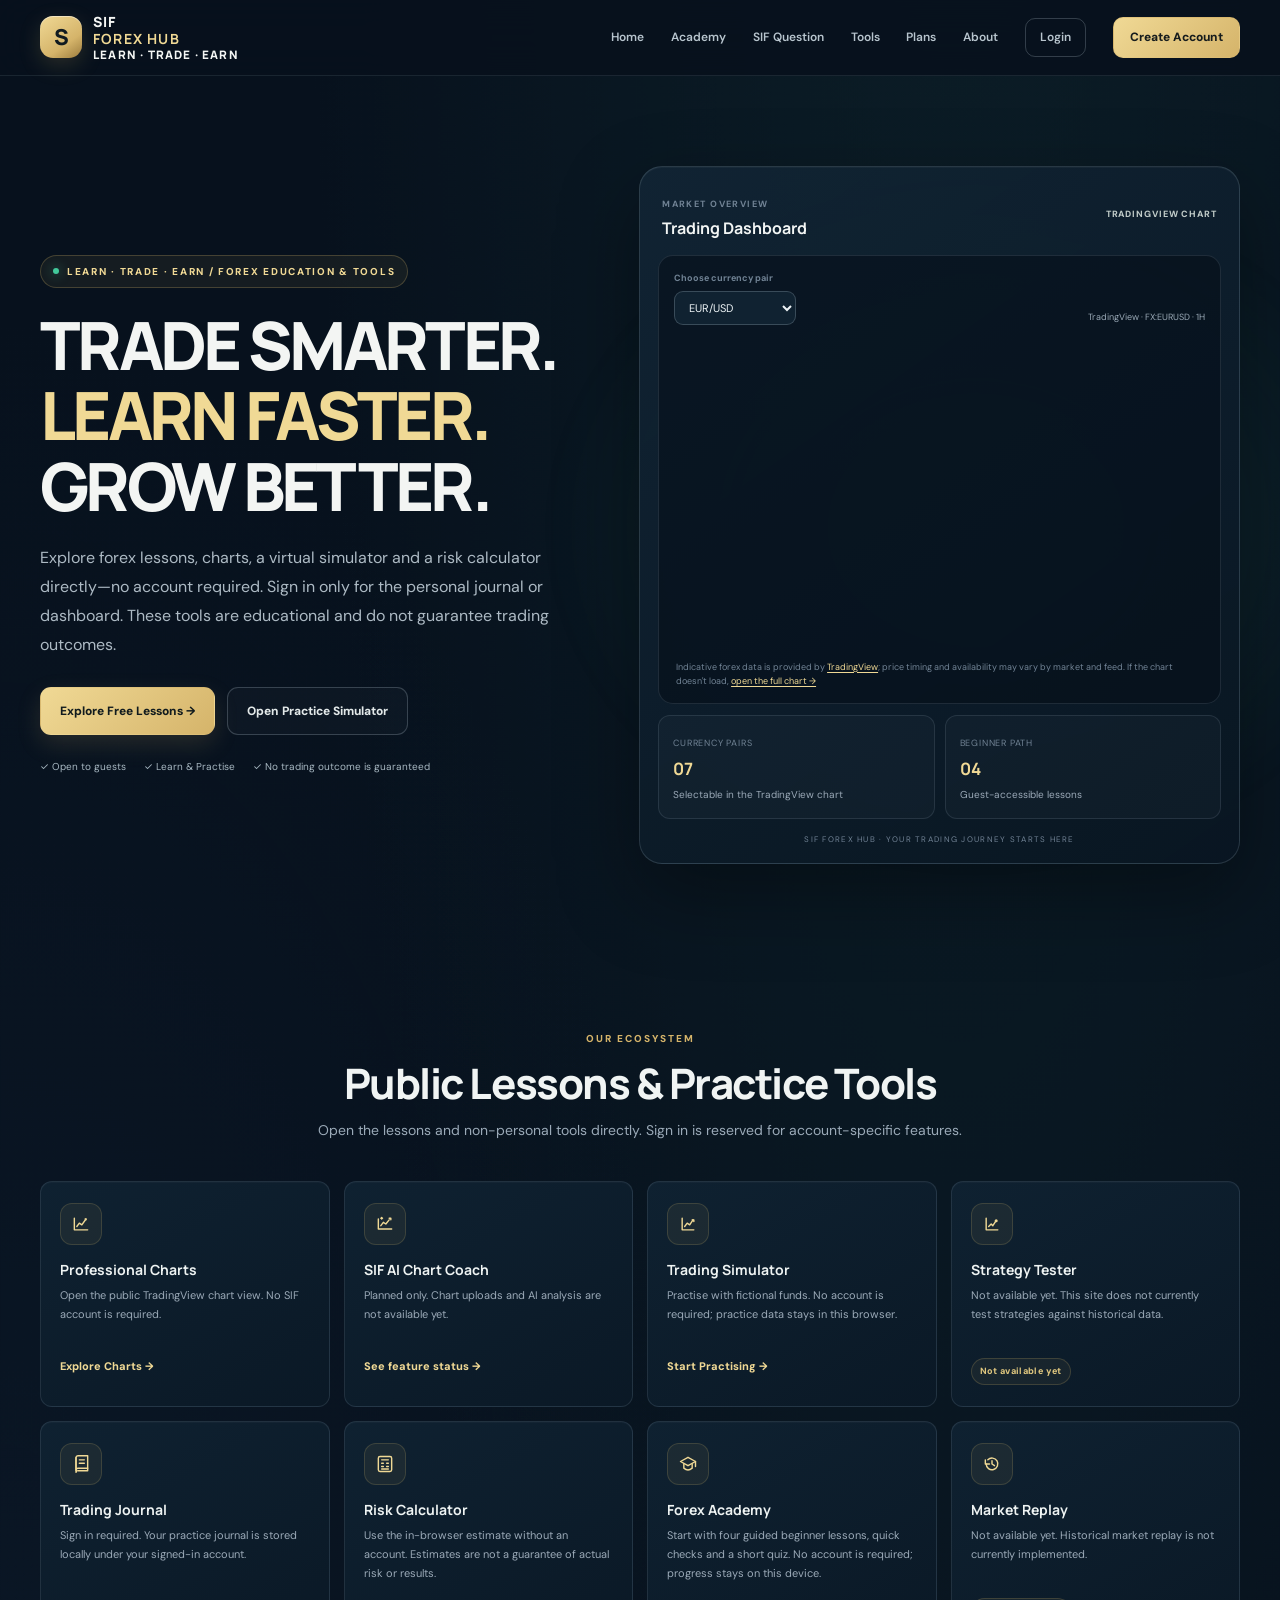
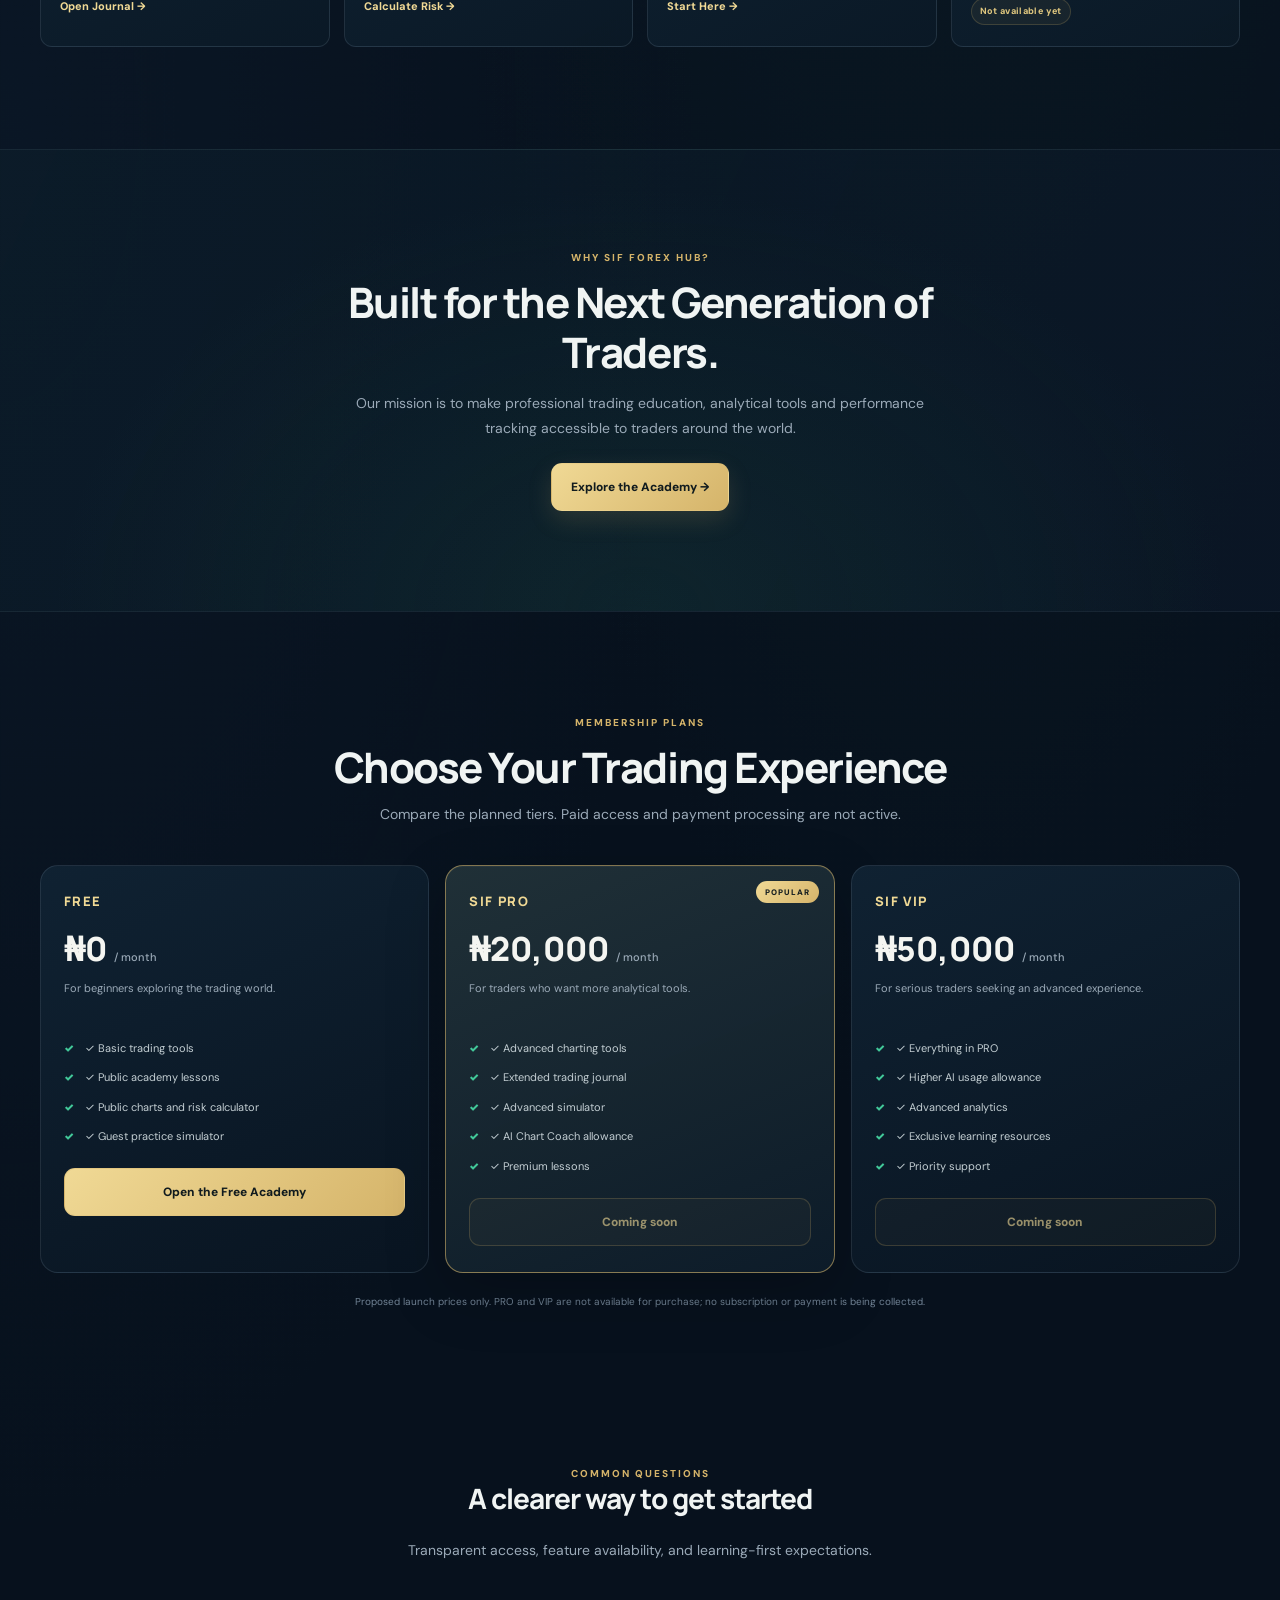
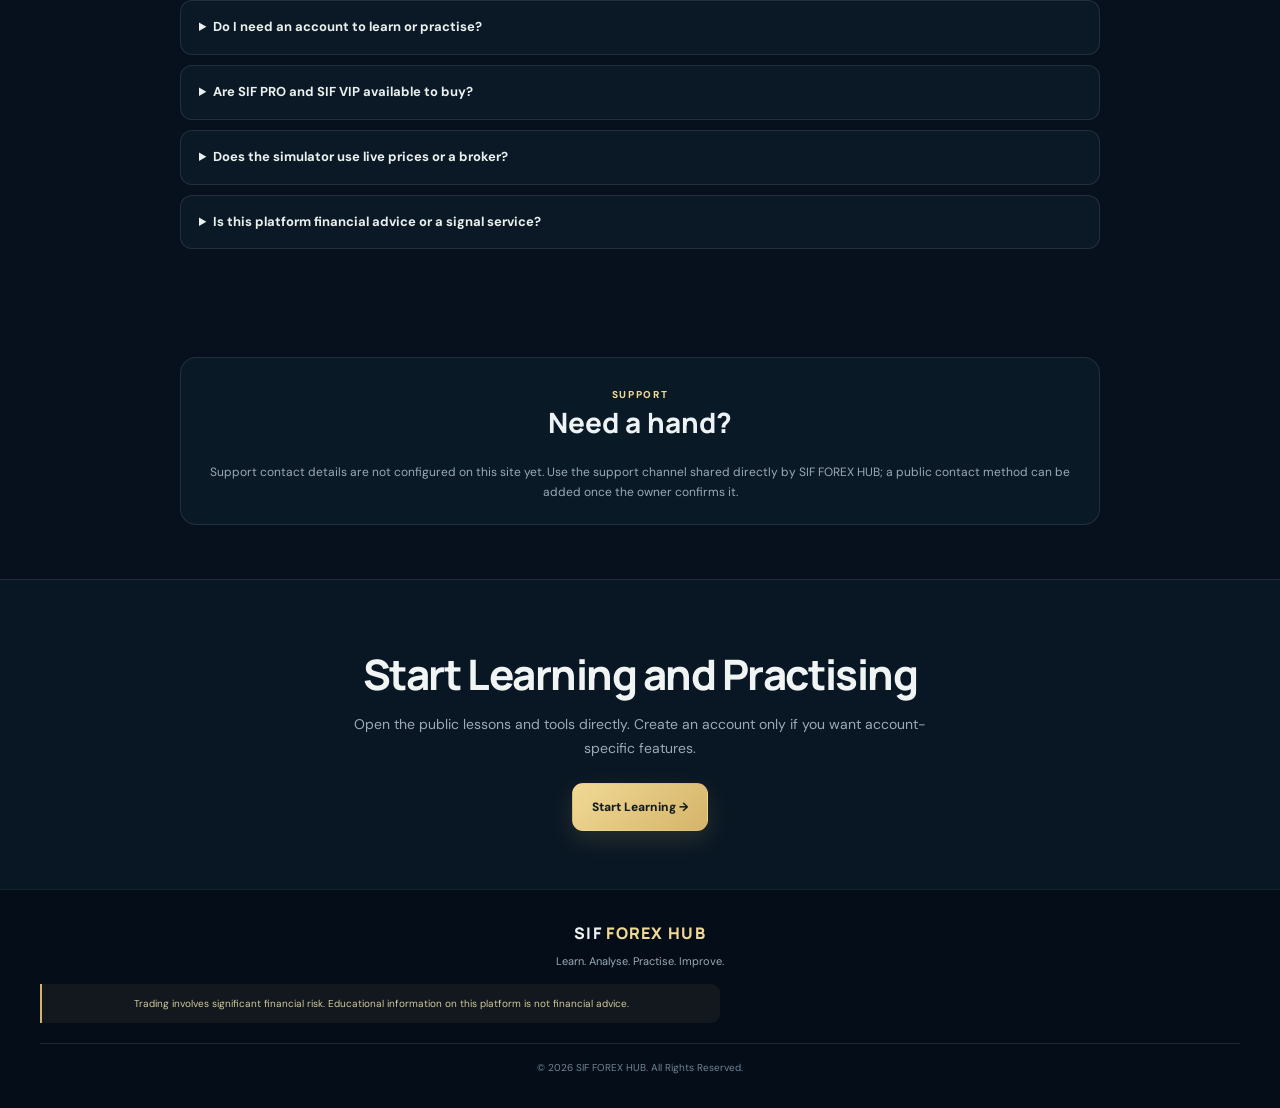
==== commit 5db5c31c: "Build complete SIF Forex Academy and SIF Question" ====
--- a/index.html
+++ b/index.html
@@ -29,6 +29,7 @@
     <nav id="navigation" aria-label="Main navigation">
         <a href="#home">Home</a>
         <a href="academy.html">Academy</a>
+        <a href="sif-question.html">SIF Question</a>
         <a href="#features">Tools</a>
         <a href="#pricing">Plans</a>
         <a href="#about">About</a>
@@ -163,8 +164,8 @@
         <div class="feature-card">
             <div class="feature-icon" aria-hidden="true"><svg viewBox="0 0 24 24"><path d="M4 18V6M4 18h16"/><path d="m7 14 3-4 3 2 4-5"/><path d="M17 5h2v2"/><path d="M8 4v2M7 5h2"/></svg></div>
             <h3>SIF AI Chart Coach</h3>
-            <p>Upload a chart for an educational AI explanation of market structure, liquidity and key concepts. No account required.</p>
-            <a href="charts.html#ai-coach">Try the Chart Coach →</a>
+            <p>Planned only. Chart uploads and AI analysis are not available yet.</p>
+            <a href="charts.html#ai-coach">See feature status →</a>
         </div>
 
         <div class="feature-card">
@@ -280,7 +281,7 @@
 
             <h3>SIF PRO</h3>
 
-            <h2>₦3,000 <small>/ month</small></h2>
+            <h2>₦20,000 <small>/ month</small></h2>
 
             <p>For traders who want more analytical tools.</p>
 
@@ -301,7 +302,7 @@
 
             <h3>SIF VIP</h3>
 
-            <h2>₦5,000 <small>/ month</small></h2>
+            <h2>₦50,000 <small>/ month</small></h2>
 
             <p>For serious traders seeking an advanced experience.</p>
 
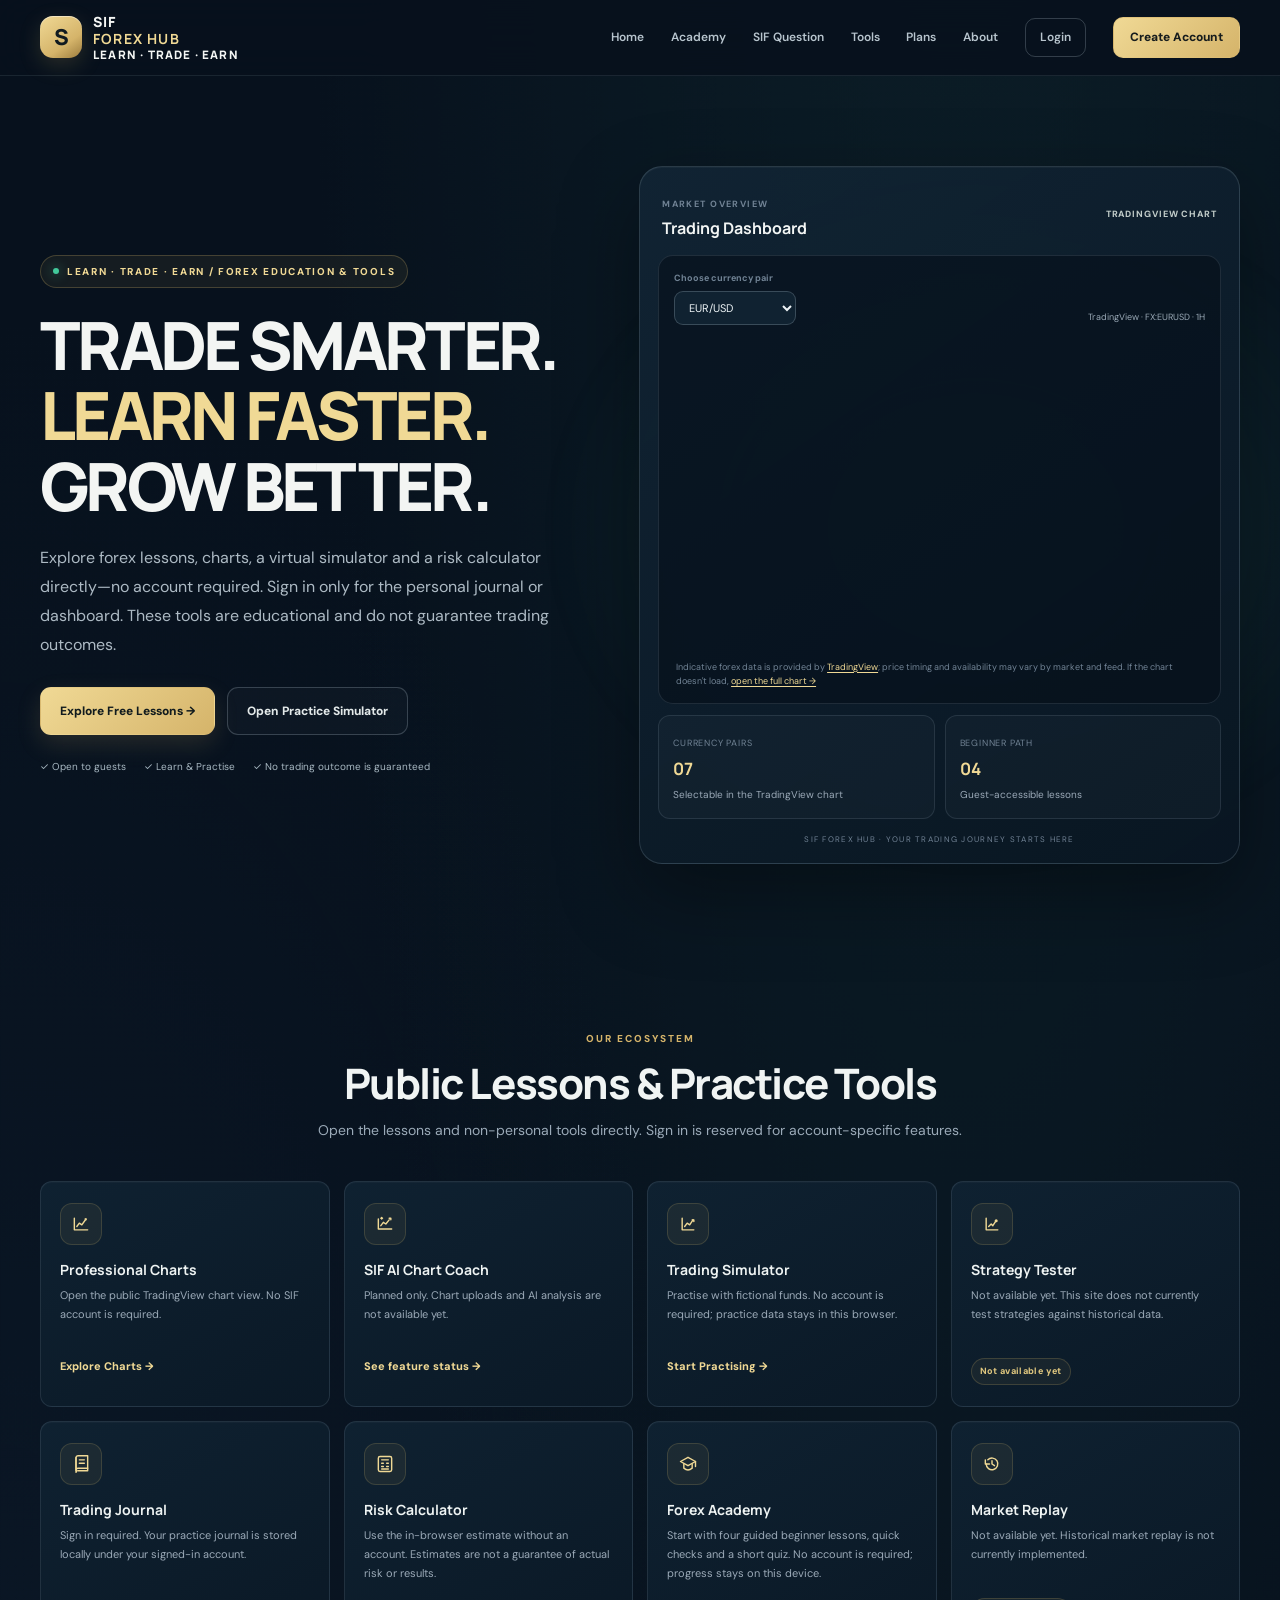
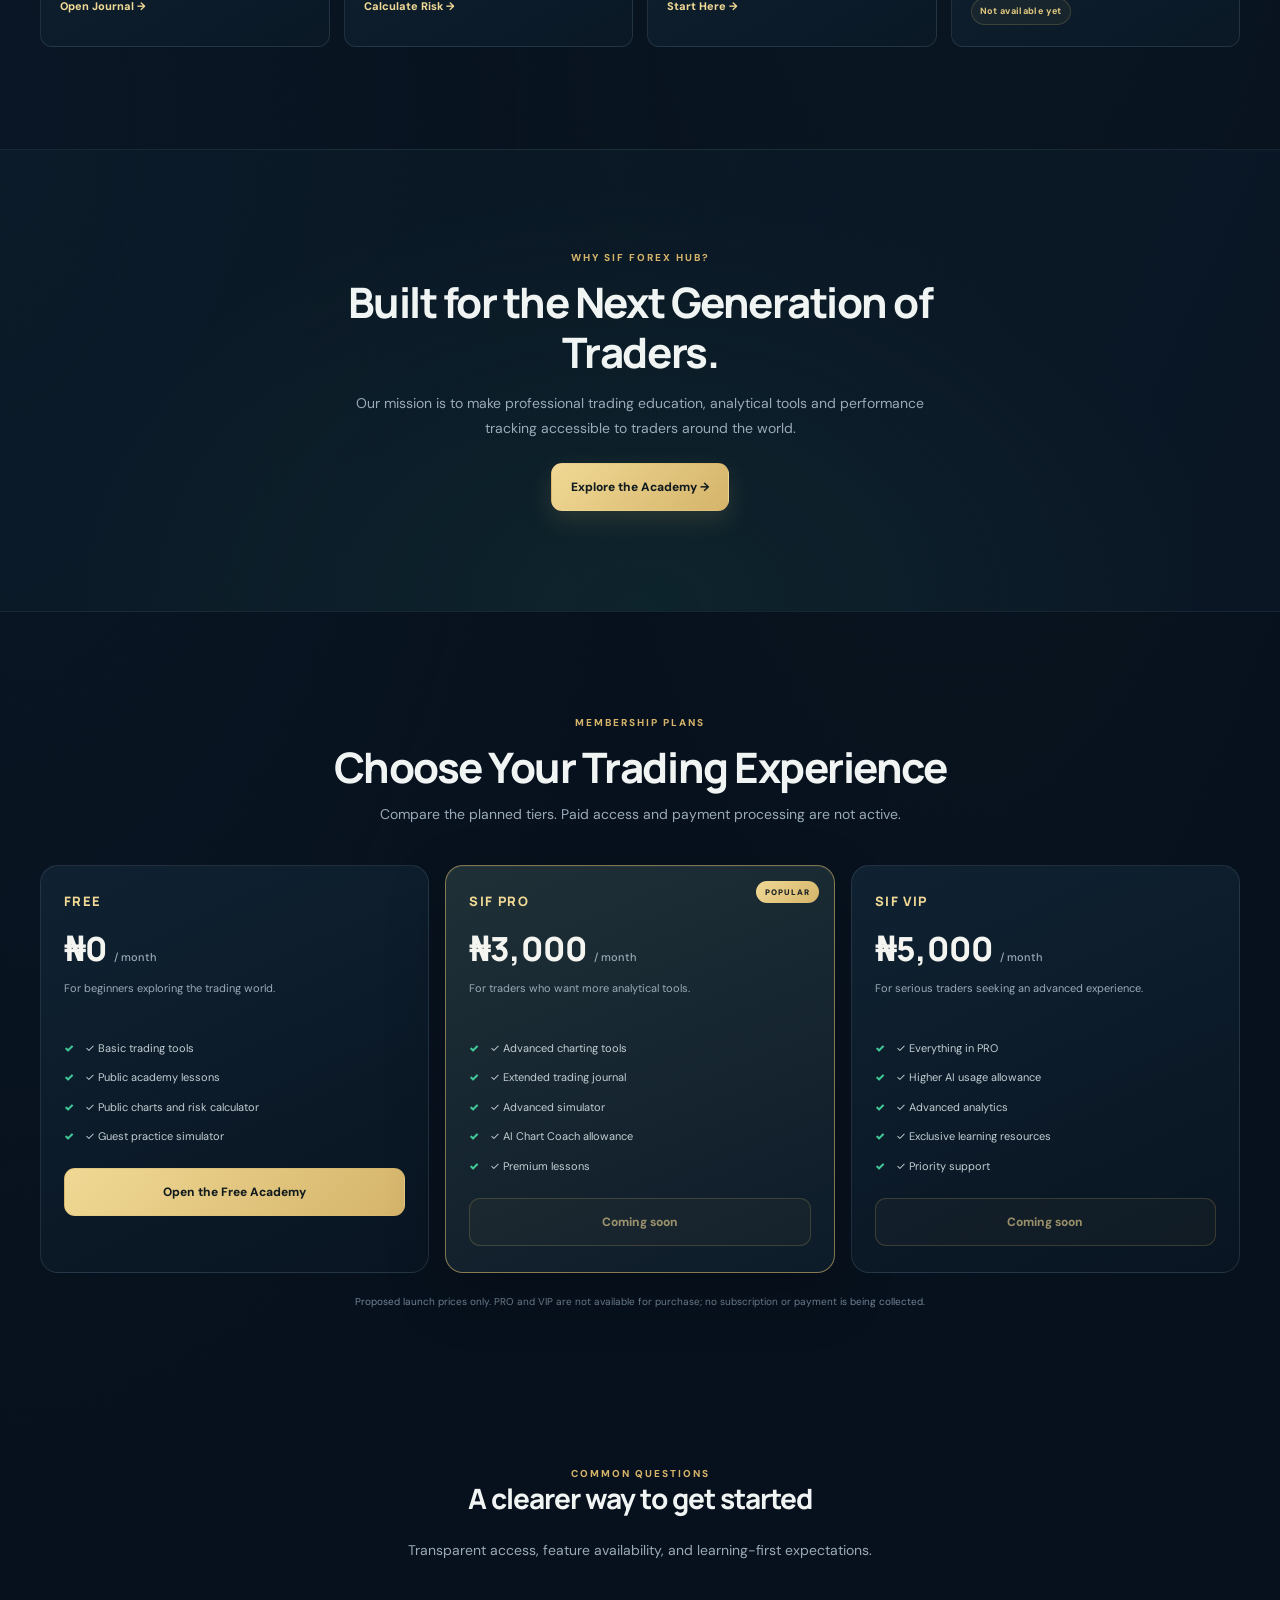
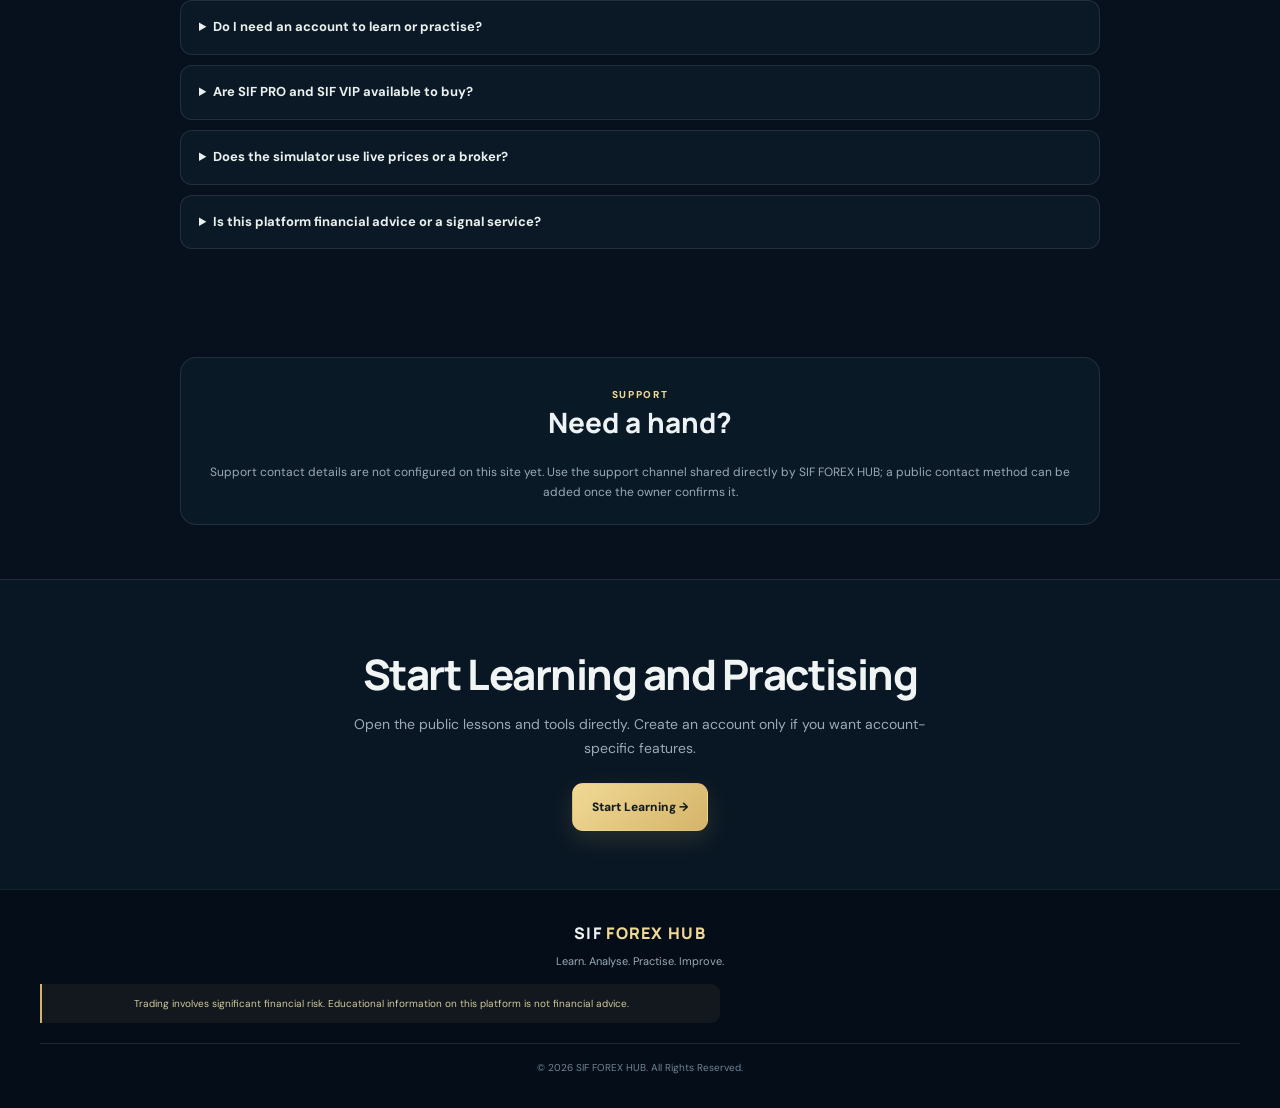
==== commit b6bdb0fa: "Build complete SIF Forex Academy and SIF Question" ====
--- a/index.html
+++ b/index.html
@@ -281,7 +281,7 @@
 
             <h3>SIF PRO</h3>
 
-            <h2>₦20,000 <small>/ month</small></h2>
+            <h2>₦3,000 <small>/ month</small></h2>
 
             <p>For traders who want more analytical tools.</p>
 
@@ -302,7 +302,7 @@
 
             <h3>SIF VIP</h3>
 
-            <h2>₦50,000 <small>/ month</small></h2>
+            <h2>₦5,000 <small>/ month</small></h2>
 
             <p>For serious traders seeking an advanced experience.</p>
 
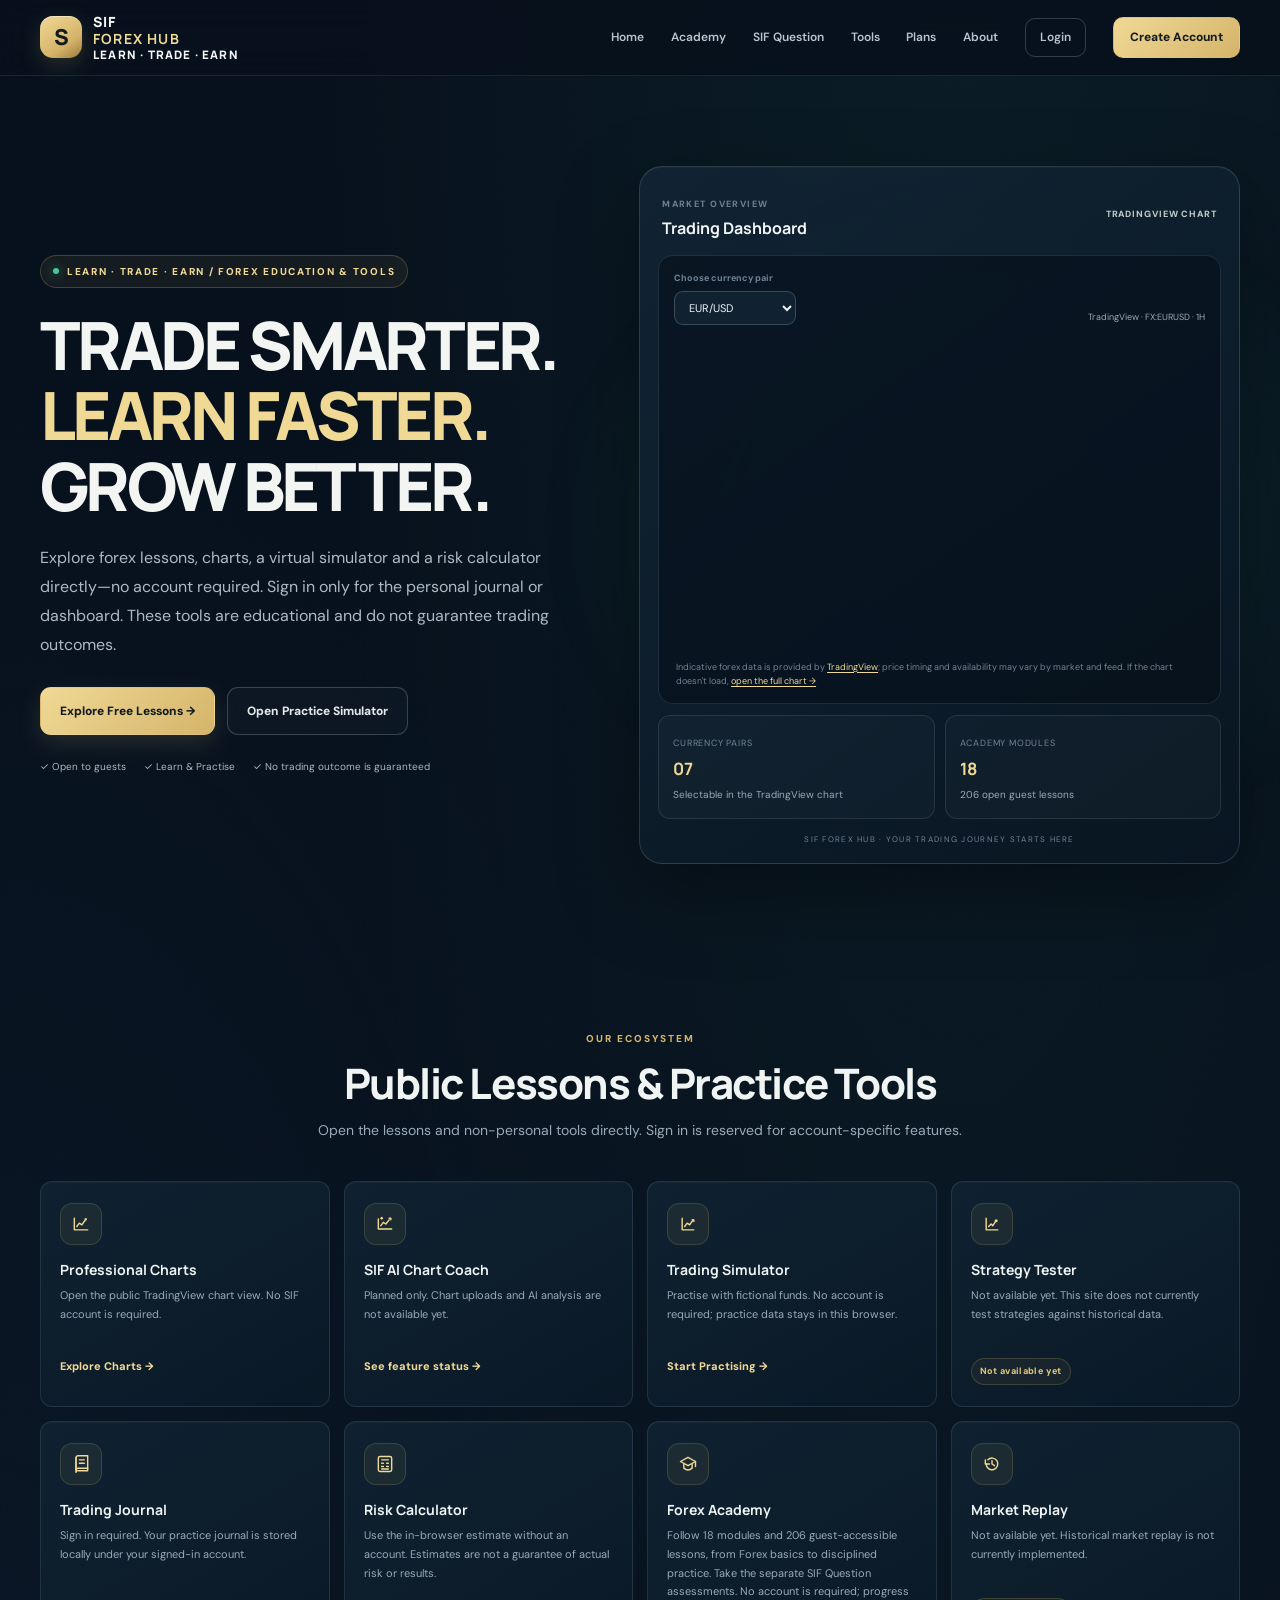
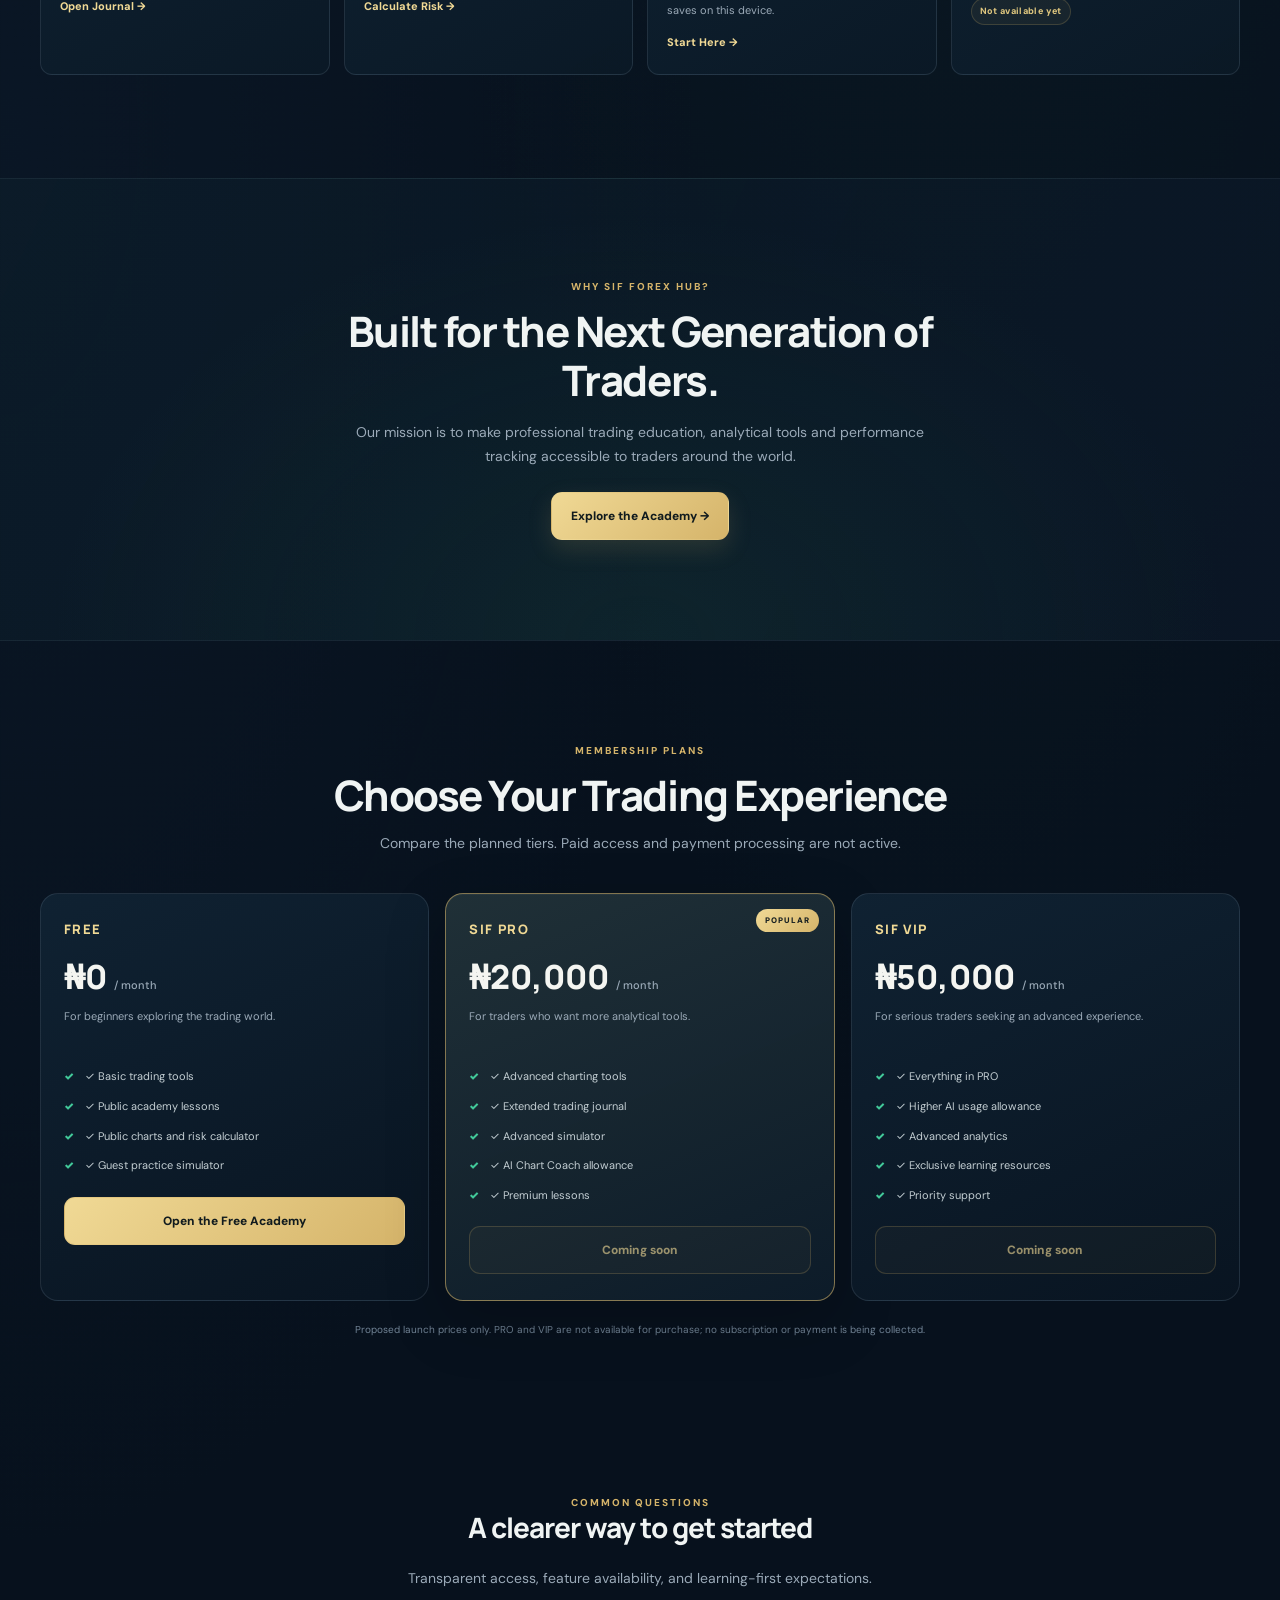
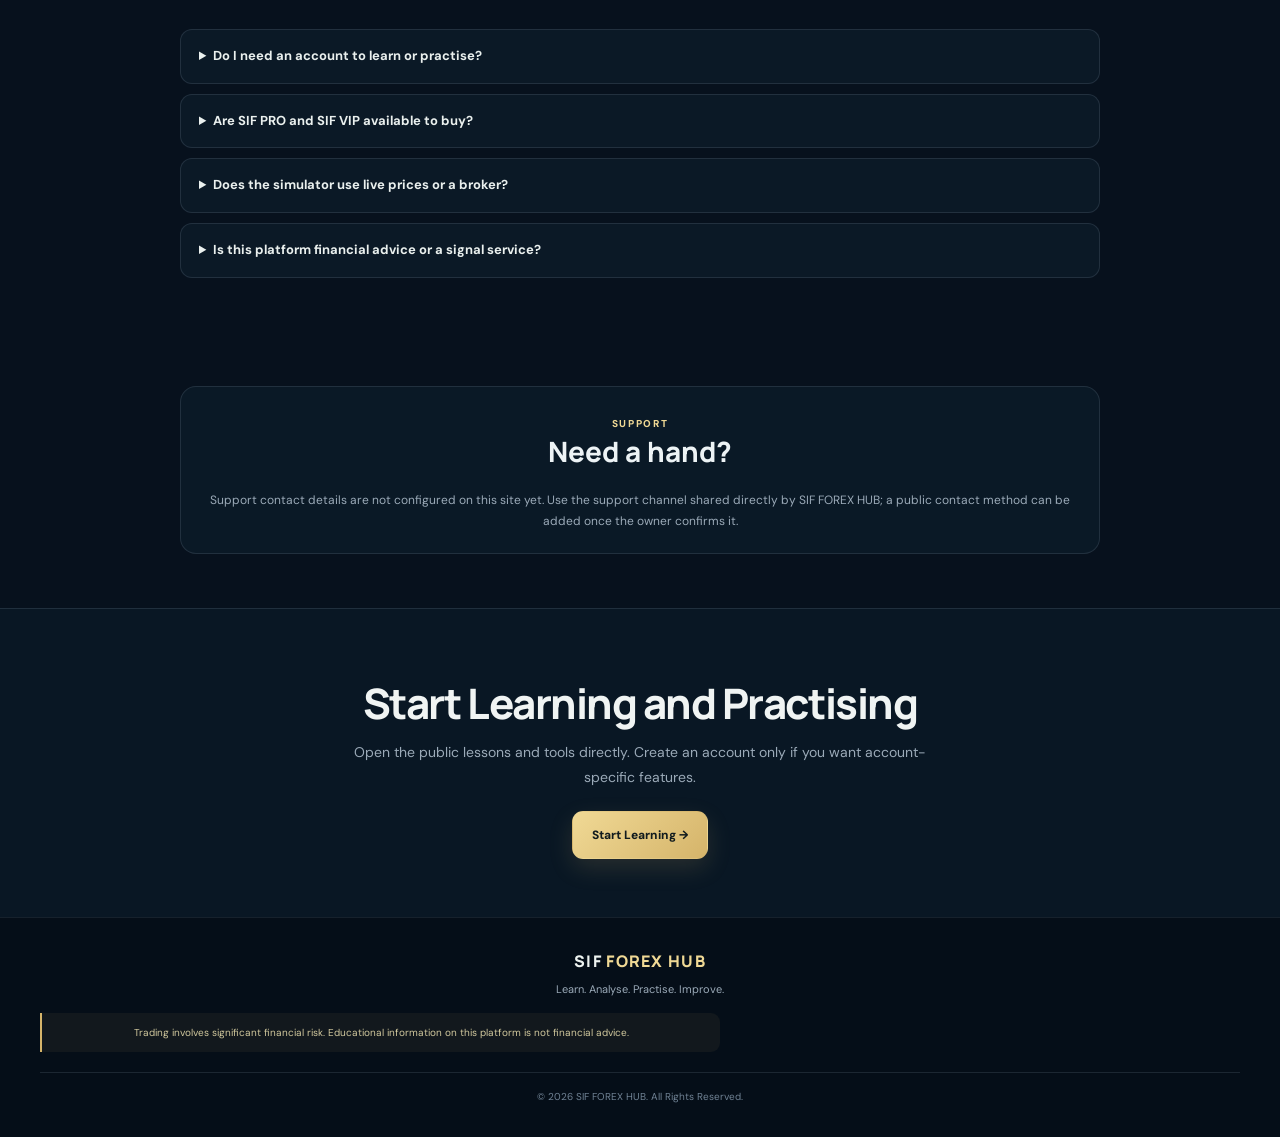
==== commit 753b311b: "Align homepage copy with Academy redesign" ====
--- a/index.html
+++ b/index.html
@@ -127,9 +127,9 @@
             </div>
 
             <div class="stat-card">
-                <small>Beginner path</small>
-                <h3>04</h3>
-                <span>Guest-accessible lessons</span>
+                <small>Academy modules</small>
+                <h3>18</h3>
+                <span>206 open guest lessons</span>
             </div>
 
         </div>
@@ -199,7 +199,7 @@
         <div class="feature-card">
             <div class="feature-icon" aria-hidden="true"><svg viewBox="0 0 24 24"><path d="m3 9 9-5 9 5-9 5z"/><path d="M7 12v5c3 2.5 7 2.5 10 0v-5M21 9v6"/></svg></div>
             <h3>Forex Academy</h3>
-            <p>Start with four guided beginner lessons, quick checks and a short quiz. No account is required; progress stays on this device.</p>
+            <p>Follow 18 modules and 206 guest-accessible lessons, from Forex basics to disciplined practice. Take the separate SIF Question assessments. No account is required; progress saves on this device.</p>
             <a href="academy.html">Start Here →</a>
         </div>
 
@@ -281,7 +281,7 @@
 
             <h3>SIF PRO</h3>
 
-            <h2>₦3,000 <small>/ month</small></h2>
+            <h2>₦20,000 <small>/ month</small></h2>
 
             <p>For traders who want more analytical tools.</p>
 
@@ -302,7 +302,7 @@
 
             <h3>SIF VIP</h3>
 
-            <h2>₦5,000 <small>/ month</small></h2>
+            <h2>₦50,000 <small>/ month</small></h2>
 
             <p>For serious traders seeking an advanced experience.</p>
 
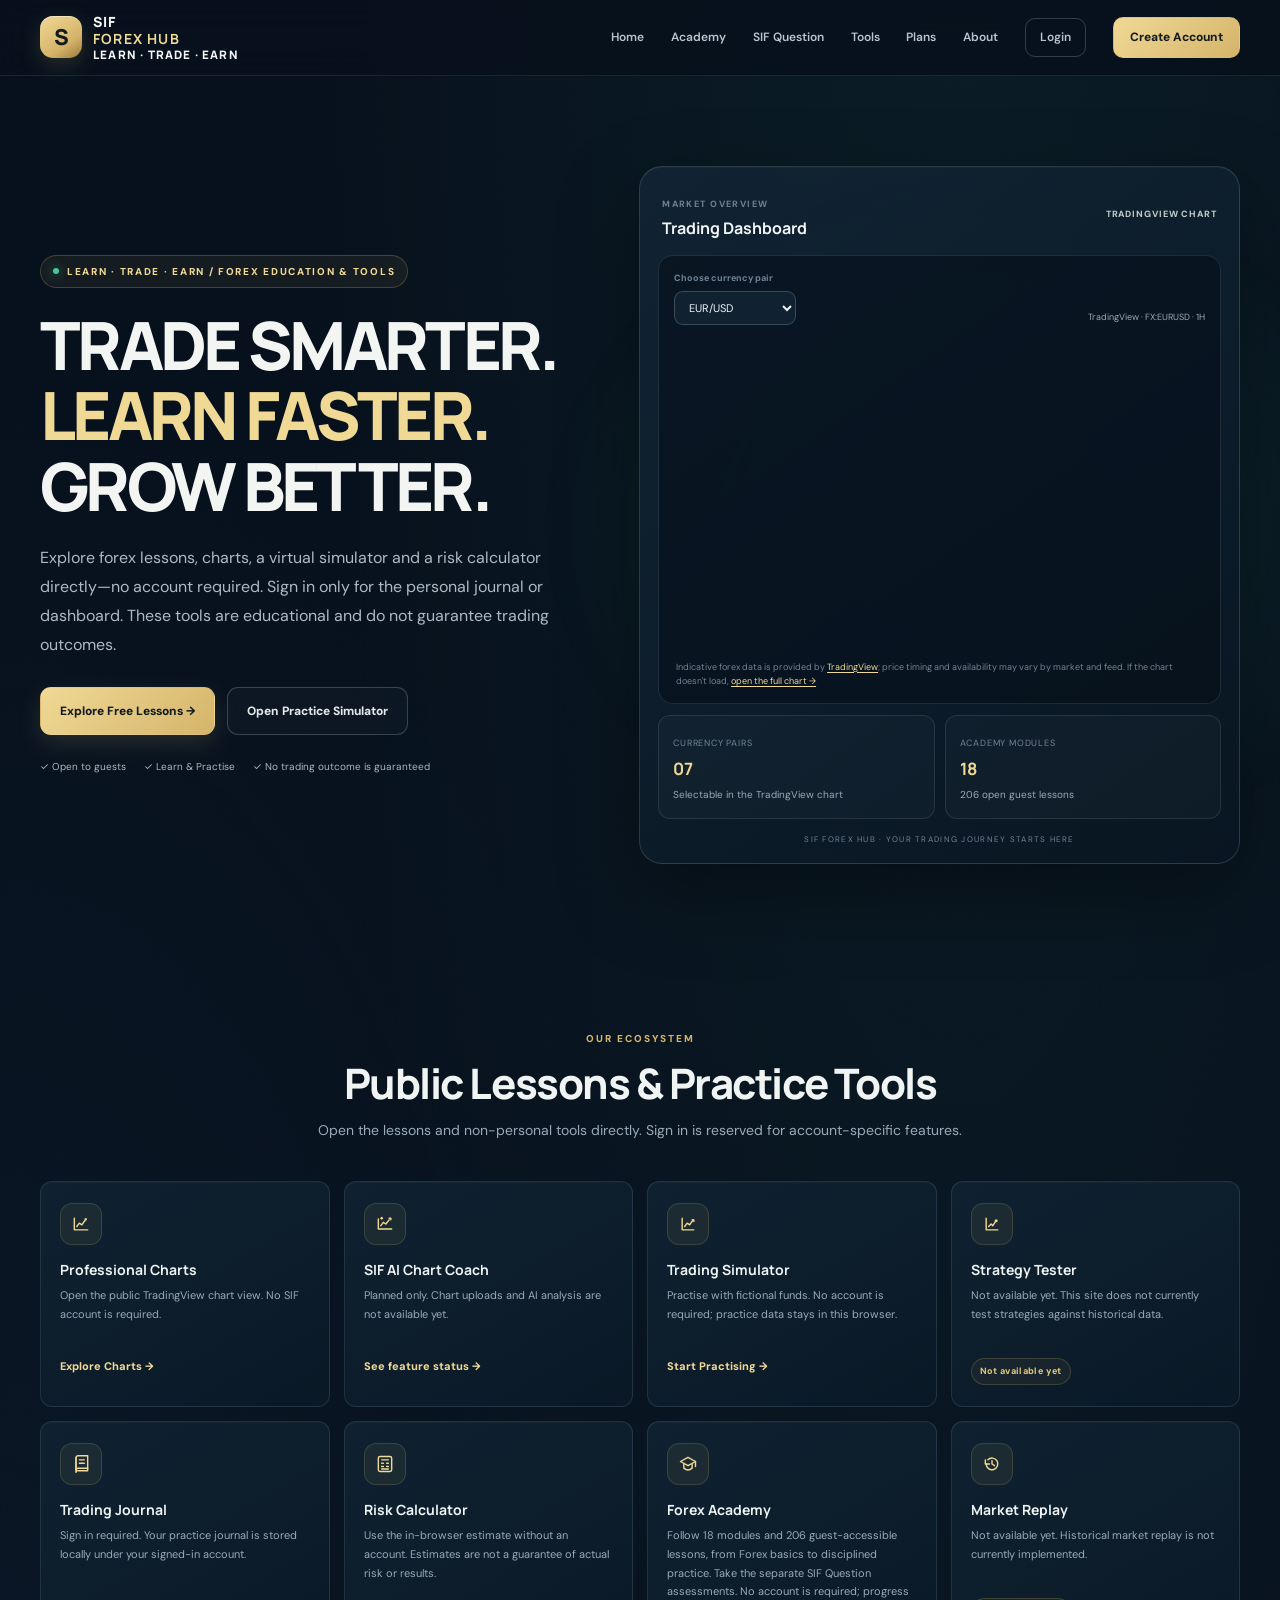
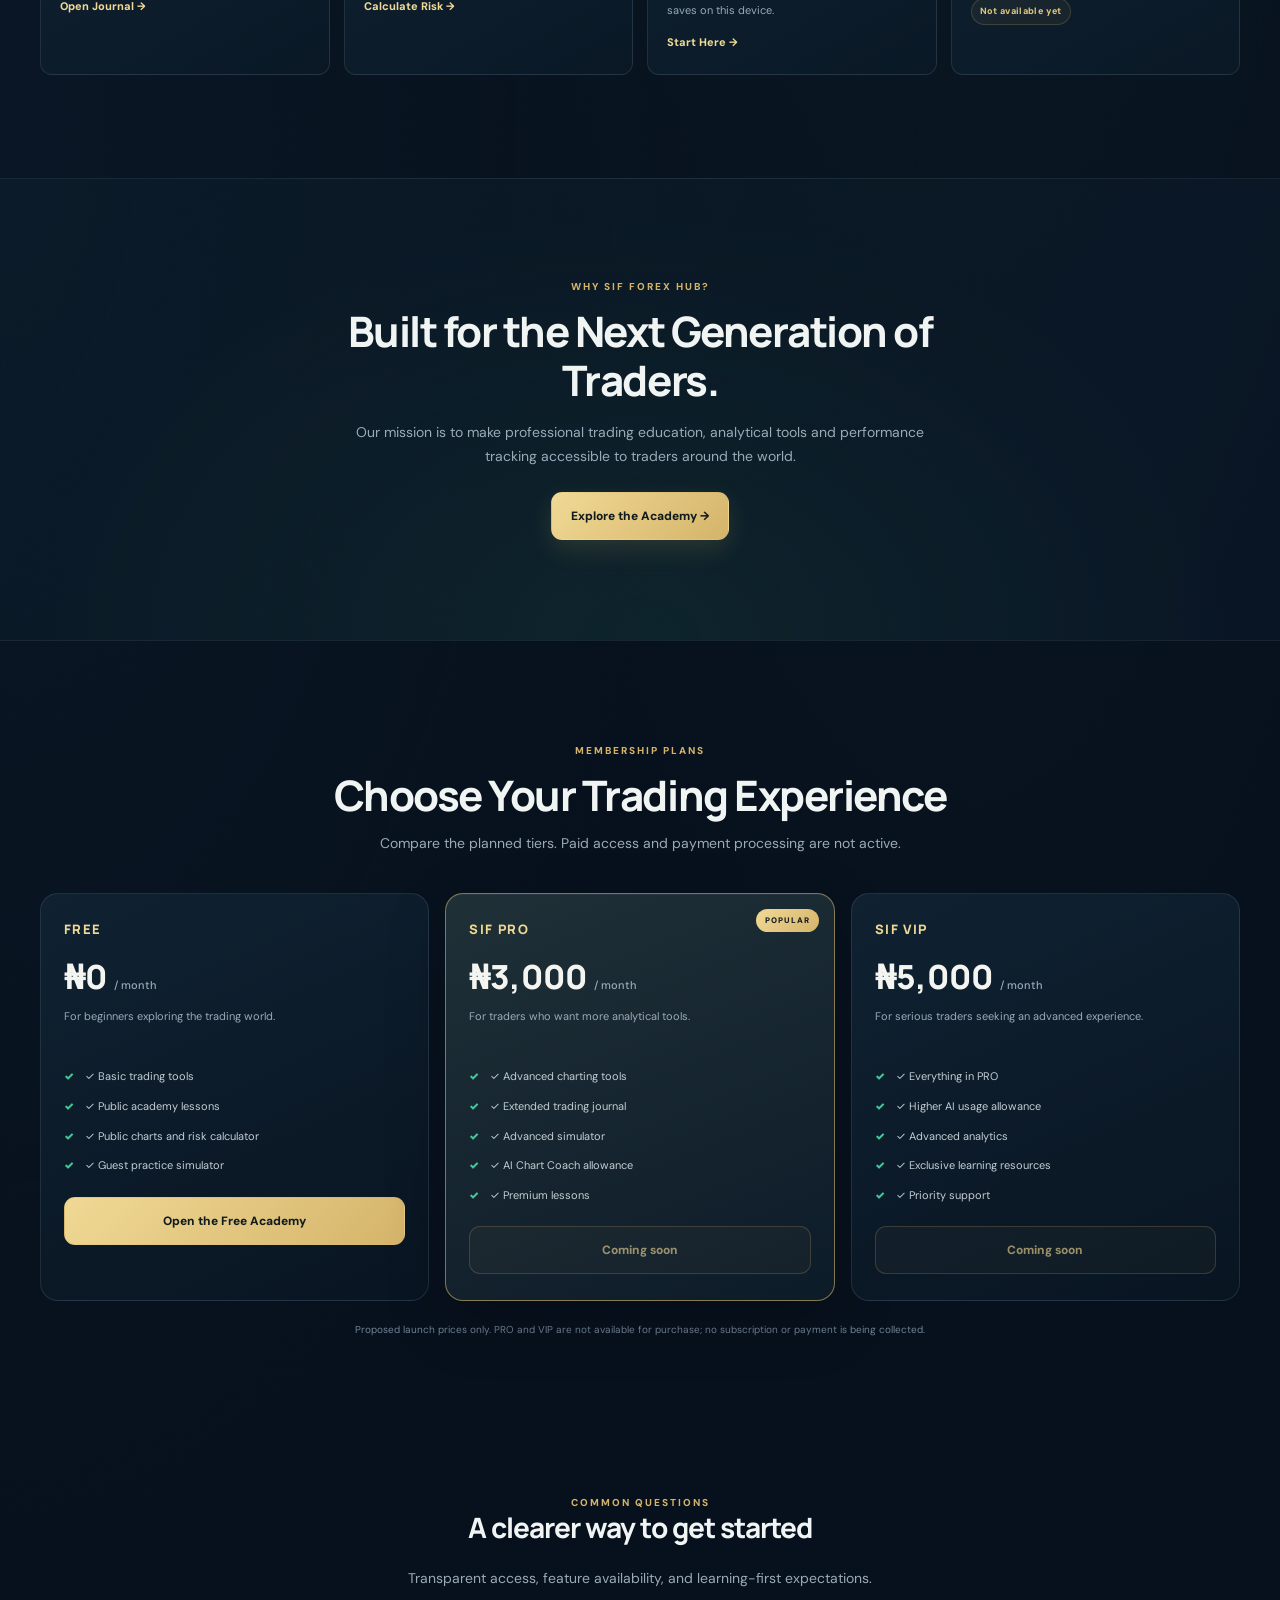
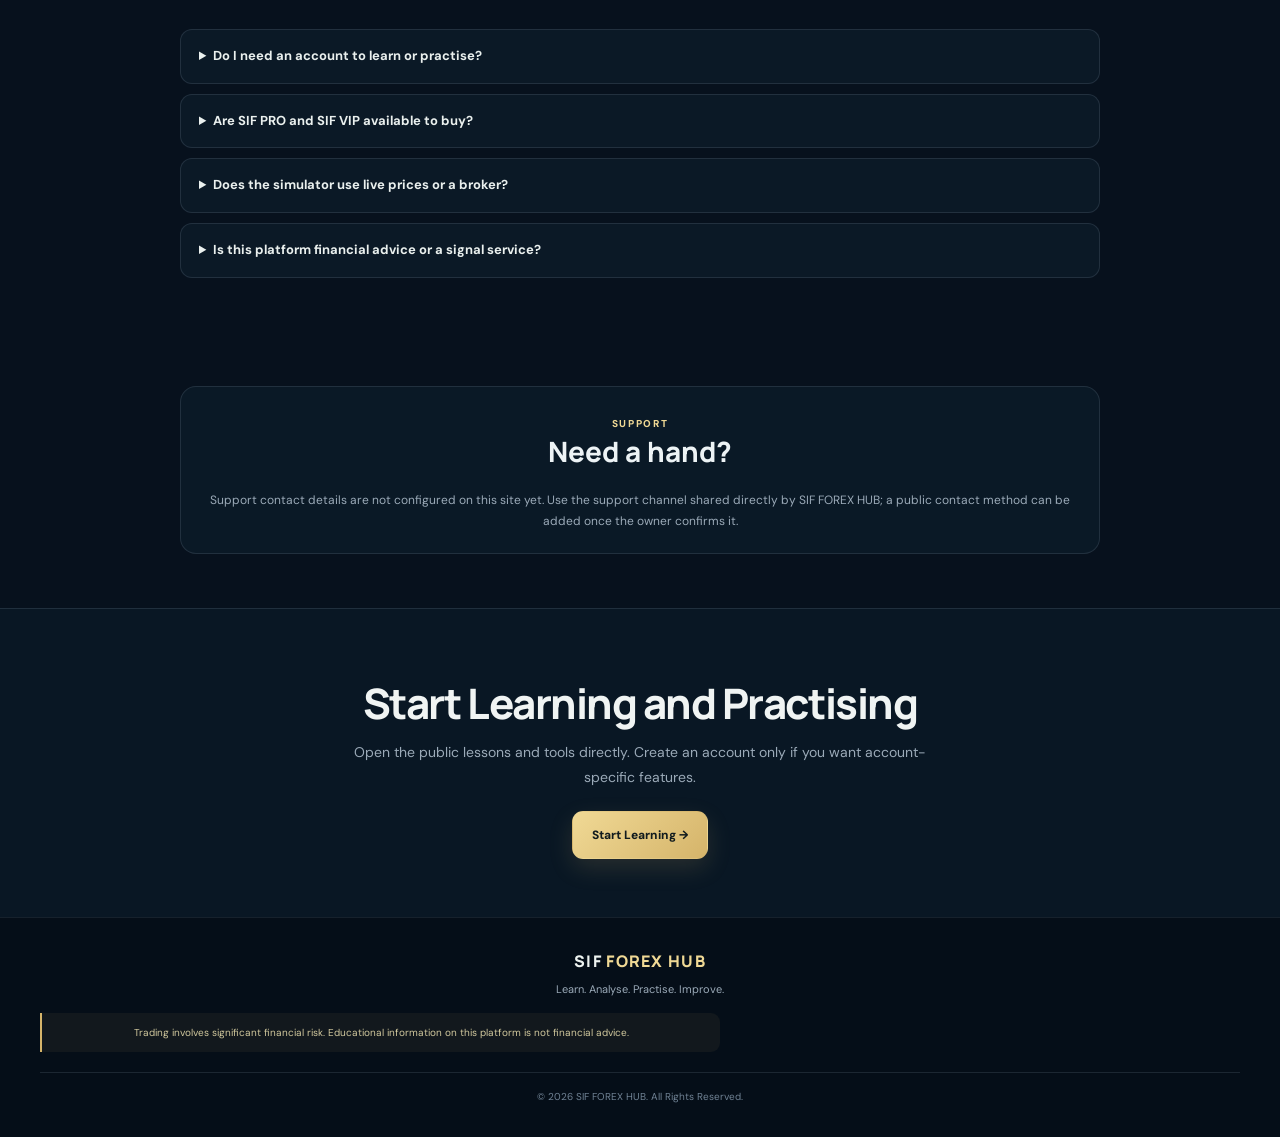
==== commit 3e925de8: "Align homepage copy with Academy redesign" ====
--- a/index.html
+++ b/index.html
@@ -281,7 +281,7 @@
 
             <h3>SIF PRO</h3>
 
-            <h2>₦20,000 <small>/ month</small></h2>
+            <h2>₦3,000 <small>/ month</small></h2>
 
             <p>For traders who want more analytical tools.</p>
 
@@ -302,7 +302,7 @@
 
             <h3>SIF VIP</h3>
 
-            <h2>₦50,000 <small>/ month</small></h2>
+            <h2>₦5,000 <small>/ month</small></h2>
 
             <p>For serious traders seeking an advanced experience.</p>
 
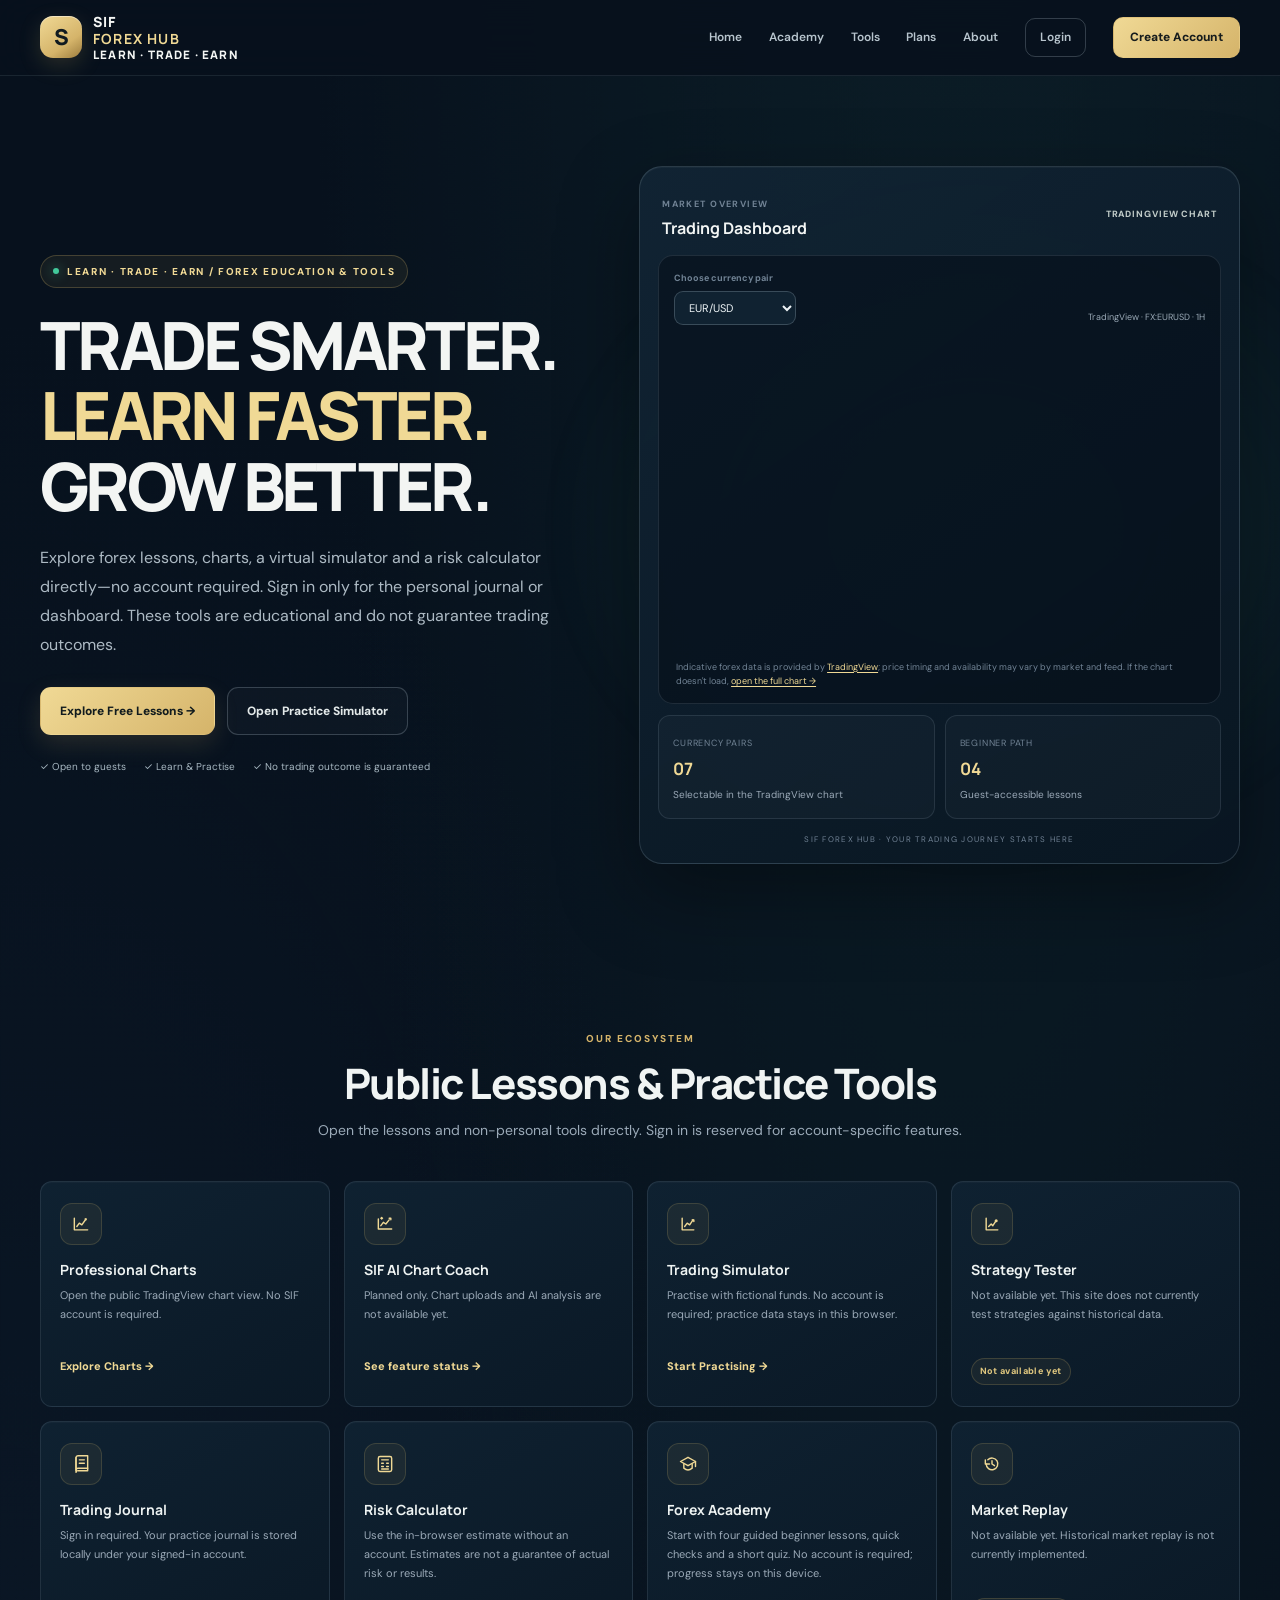
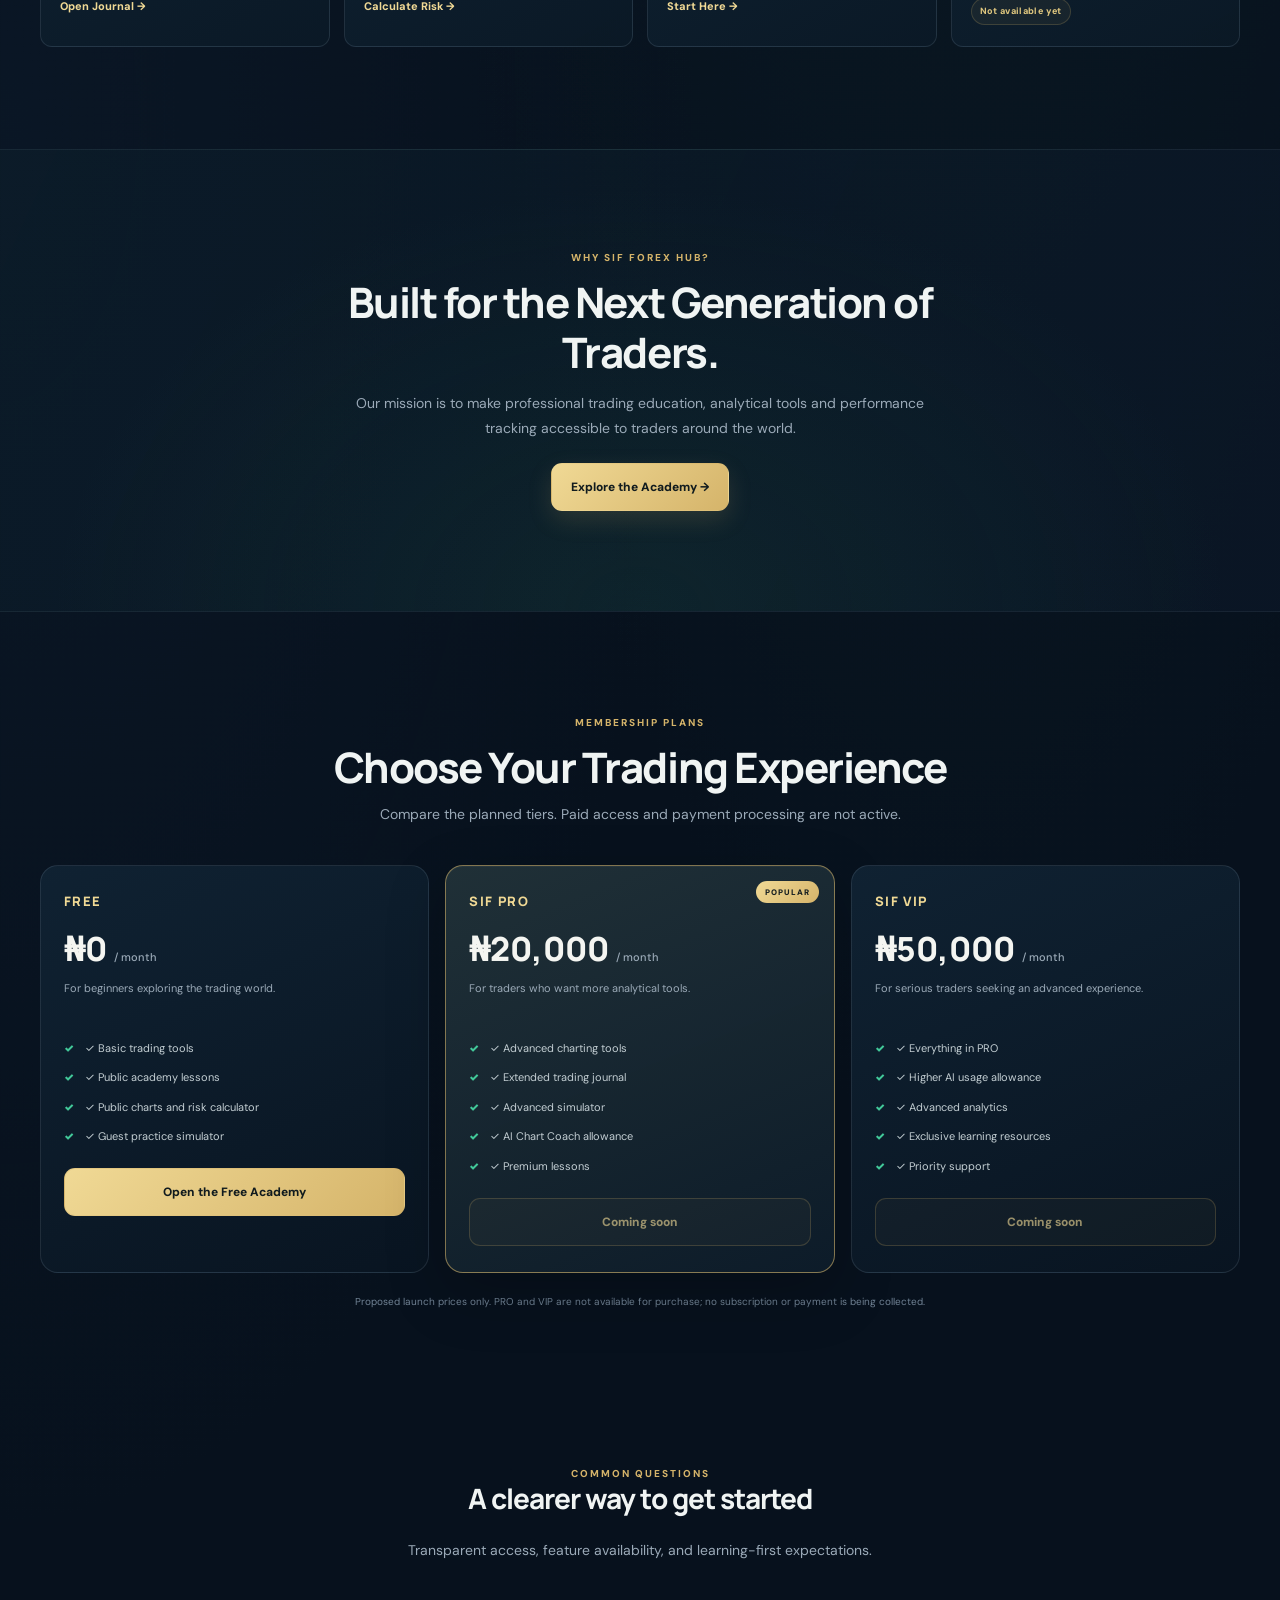
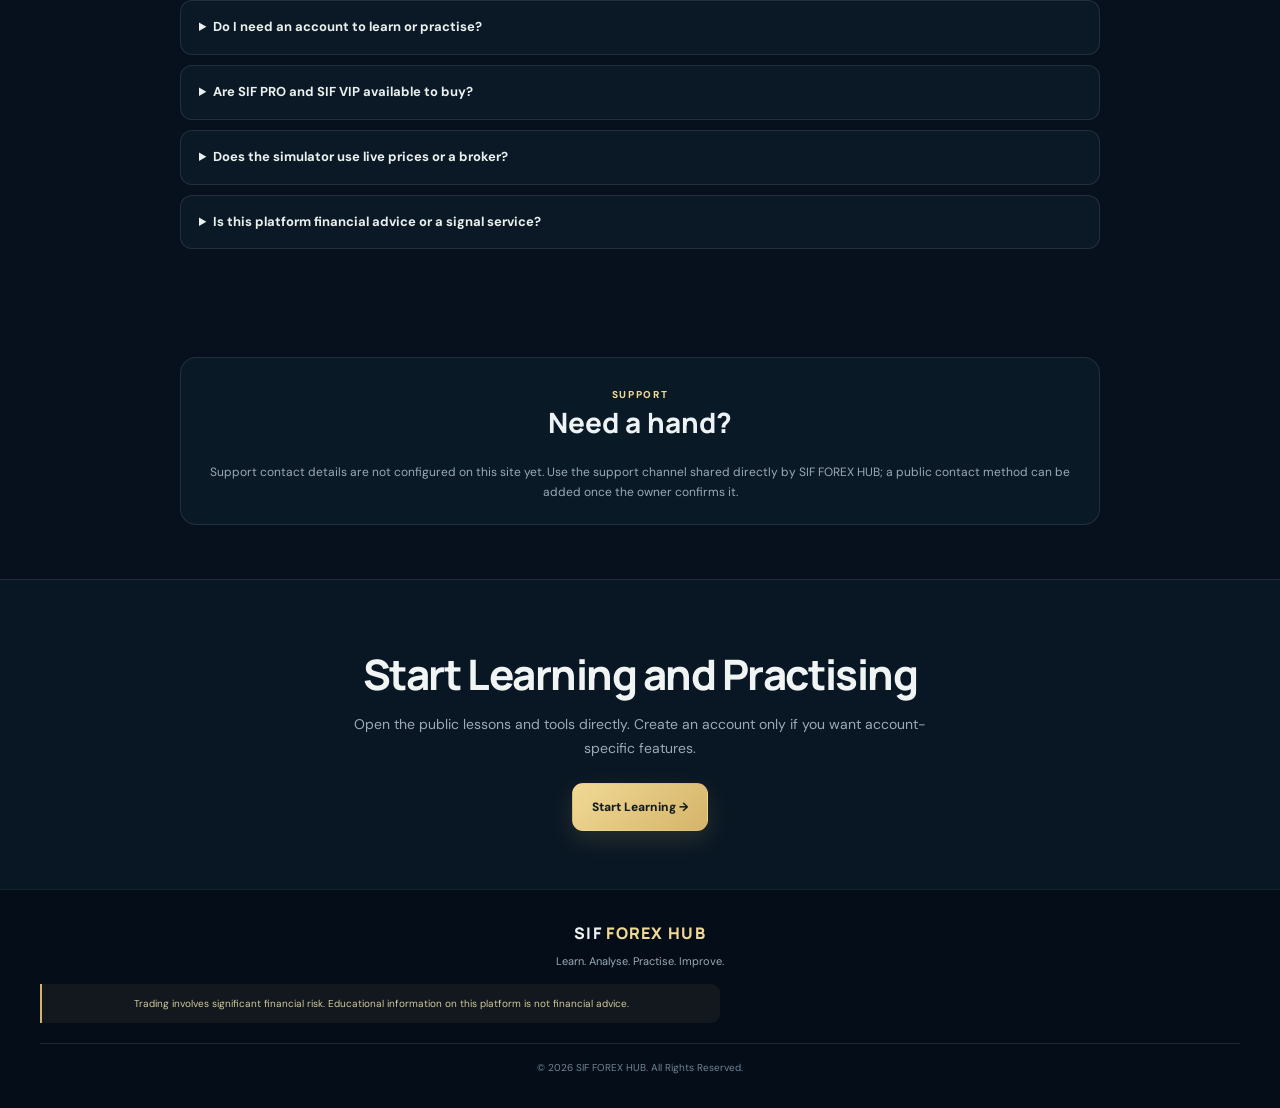
==== commit f9bdbec6: "Update SIF PRO and VIP displayed monthly prices" ====
--- a/index.html
+++ b/index.html
@@ -29,7 +29,6 @@
     <nav id="navigation" aria-label="Main navigation">
         <a href="#home">Home</a>
         <a href="academy.html">Academy</a>
-        <a href="sif-question.html">SIF Question</a>
         <a href="#features">Tools</a>
         <a href="#pricing">Plans</a>
         <a href="#about">About</a>
@@ -127,9 +126,9 @@
             </div>
 
             <div class="stat-card">
-                <small>Academy modules</small>
-                <h3>18</h3>
-                <span>206 open guest lessons</span>
+                <small>Beginner path</small>
+                <h3>04</h3>
+                <span>Guest-accessible lessons</span>
             </div>
 
         </div>
@@ -199,7 +198,7 @@
         <div class="feature-card">
             <div class="feature-icon" aria-hidden="true"><svg viewBox="0 0 24 24"><path d="m3 9 9-5 9 5-9 5z"/><path d="M7 12v5c3 2.5 7 2.5 10 0v-5M21 9v6"/></svg></div>
             <h3>Forex Academy</h3>
-            <p>Follow 18 modules and 206 guest-accessible lessons, from Forex basics to disciplined practice. Take the separate SIF Question assessments. No account is required; progress saves on this device.</p>
+            <p>Start with four guided beginner lessons, quick checks and a short quiz. No account is required; progress stays on this device.</p>
             <a href="academy.html">Start Here →</a>
         </div>
 
@@ -281,7 +280,7 @@
 
             <h3>SIF PRO</h3>
 
-            <h2>₦3,000 <small>/ month</small></h2>
+            <h2>₦20,000 <small>/ month</small></h2>
 
             <p>For traders who want more analytical tools.</p>
 
@@ -302,7 +301,7 @@
 
             <h3>SIF VIP</h3>
 
-            <h2>₦5,000 <small>/ month</small></h2>
+            <h2>₦50,000 <small>/ month</small></h2>
 
             <p>For serious traders seeking an advanced experience.</p>
 
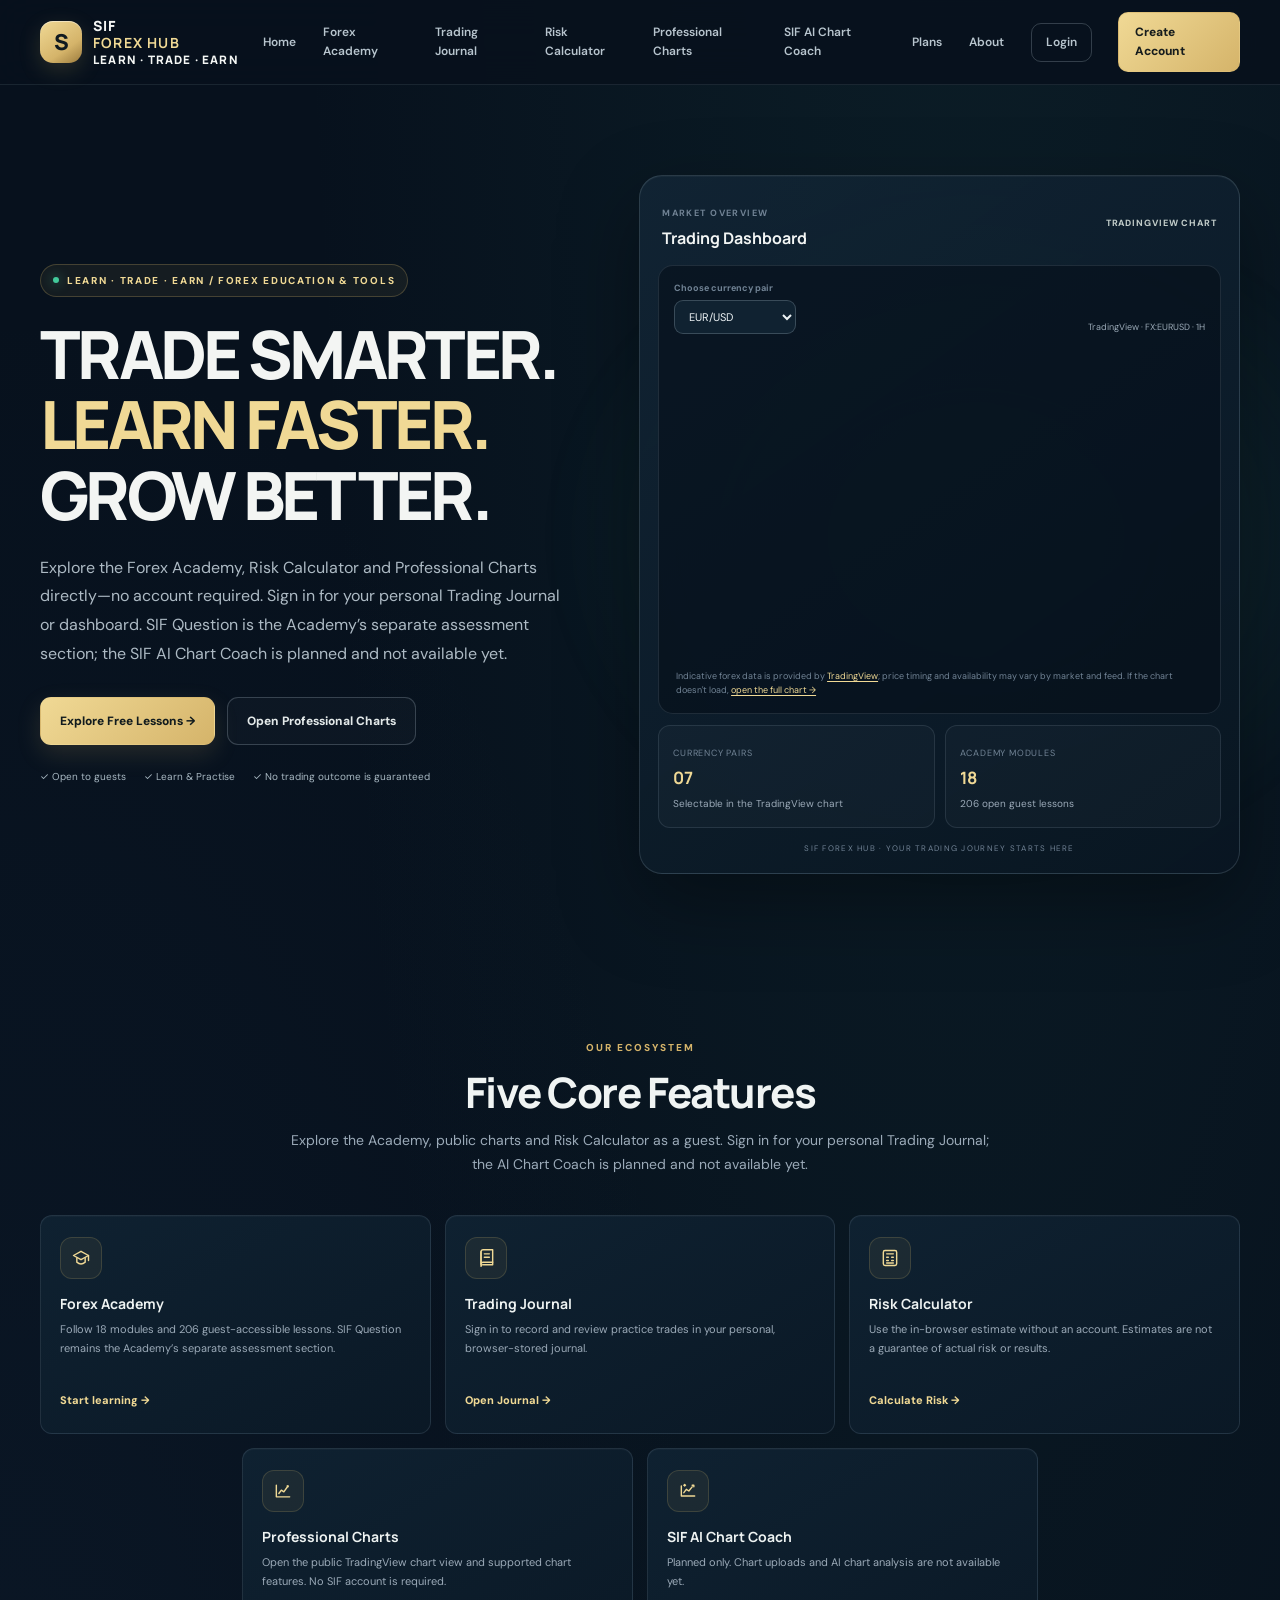
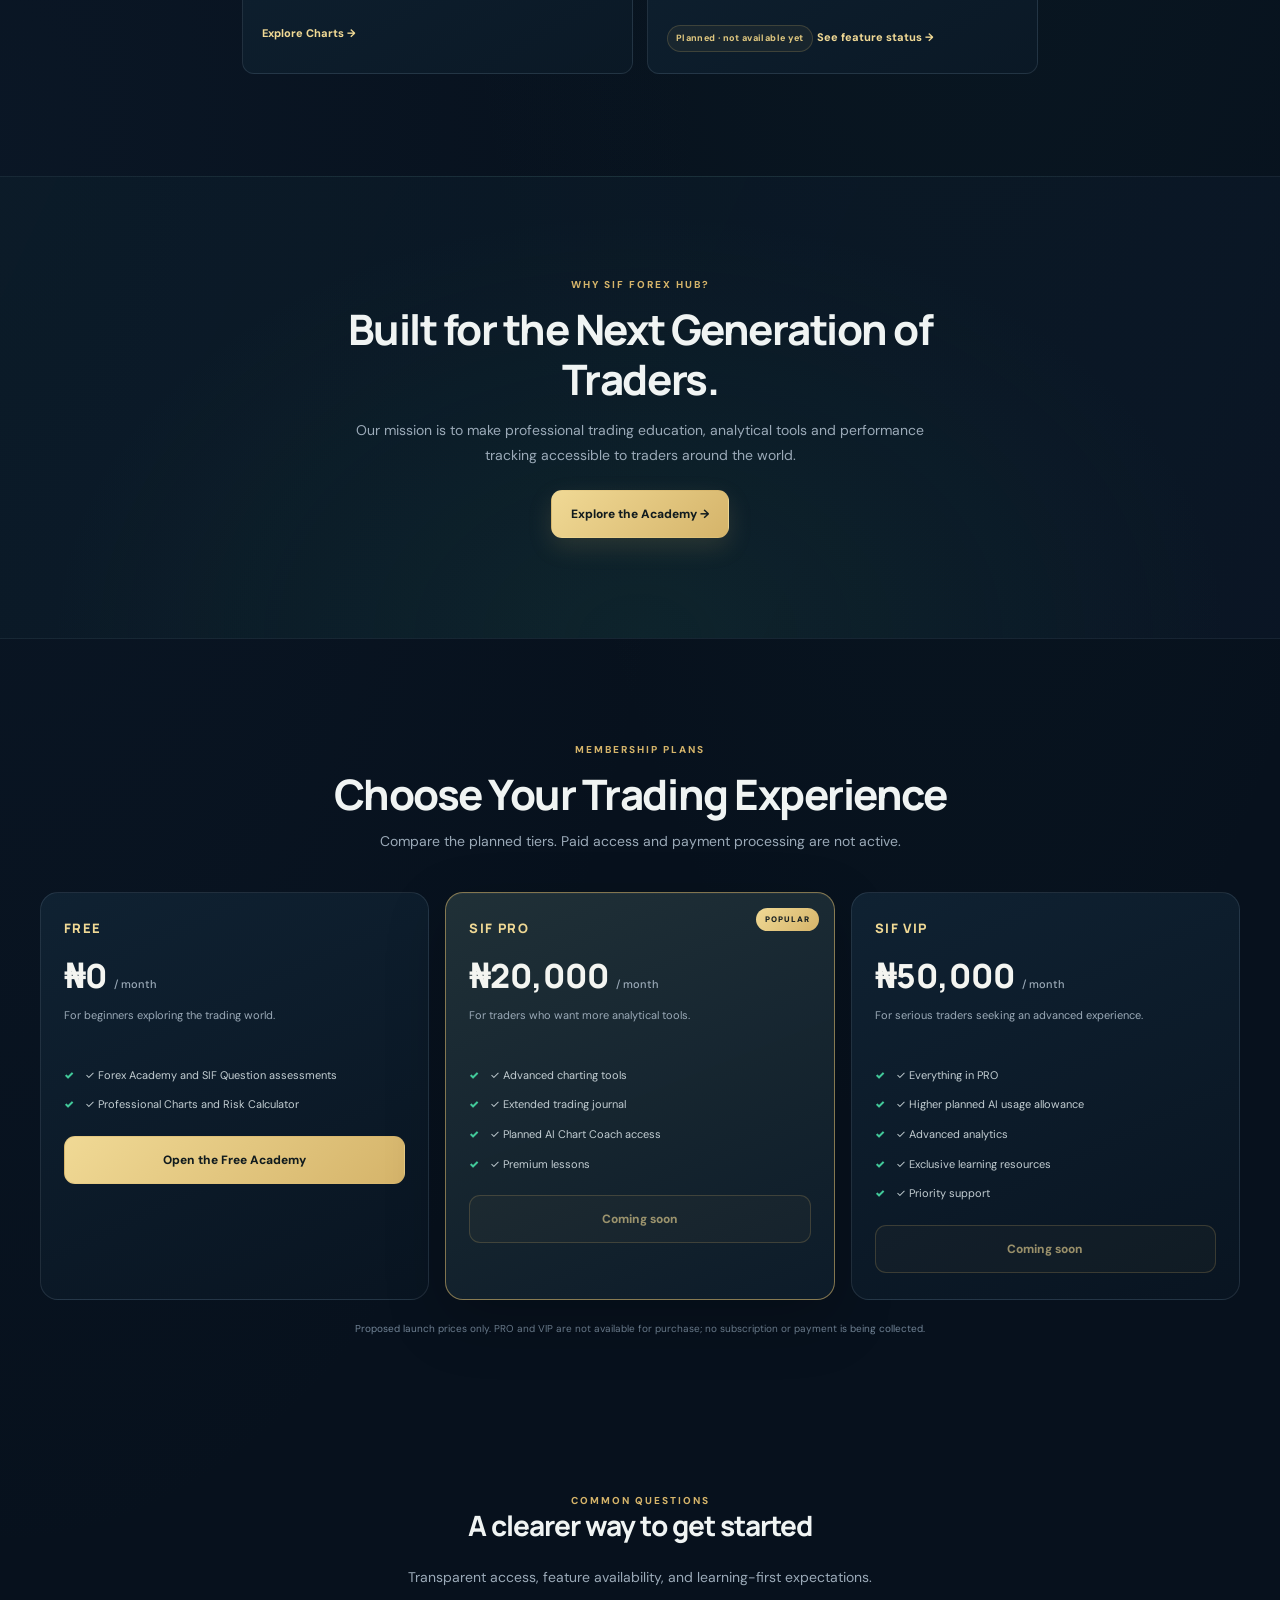
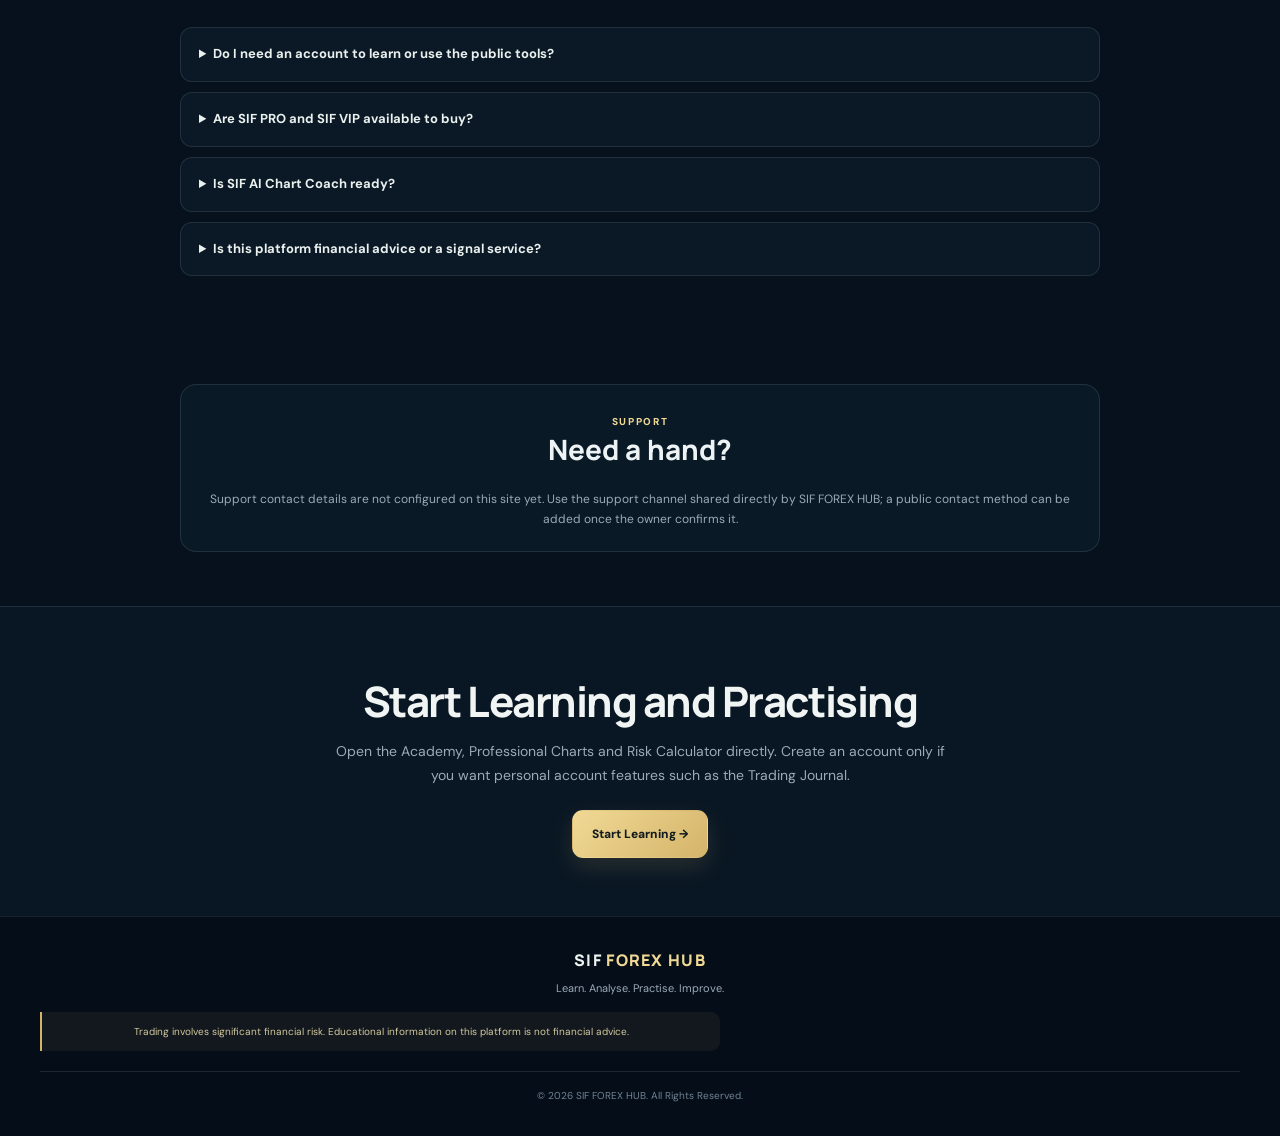
==== commit 51d58ee1: "Update feature lineup and remove retired tools" ====
--- a/index.html
+++ b/index.html
@@ -6,7 +6,7 @@
 
 <title>SIF FOREX HUB | Professional Trading Ecosystem</title>
 
-<meta name="description" content="Open forex lessons, charts, a practice simulator and a risk calculator without an account. Sign in for the personal journal or dashboard.">
+<meta name="description" content="Explore the Forex Academy, Trading Journal, Risk Calculator and Professional Charts. SIF AI Chart Coach is planned and not available yet.">
 
 <link rel="stylesheet" href="style.css">
 
@@ -28,8 +28,11 @@
 
     <nav id="navigation" aria-label="Main navigation">
         <a href="#home">Home</a>
-        <a href="academy.html">Academy</a>
-        <a href="#features">Tools</a>
+        <a href="academy.html">Forex Academy</a>
+        <a href="journal.html">Trading Journal</a>
+        <a href="calculator.html">Risk Calculator</a>
+        <a href="charts.html">Professional Charts</a>
+        <a href="charts.html#ai-coach">SIF AI Chart Coach</a>
         <a href="#pricing">Plans</a>
         <a href="#about">About</a>
         <a href="login.html" class="nav-login" id="nav-login">Login</a>
@@ -56,7 +59,7 @@
         </h1>
 
         <p>
-            Explore forex lessons, charts, a virtual simulator and a risk calculator directly—no account required. Sign in only for the personal journal or dashboard. These tools are educational and do not guarantee trading outcomes.
+            Explore the Forex Academy, Risk Calculator and Professional Charts directly—no account required. Sign in for your personal Trading Journal or dashboard. SIF Question is the Academy’s separate assessment section; the SIF AI Chart Coach is planned and not available yet.
         </p>
 
         <div class="hero-buttons">
@@ -64,8 +67,8 @@
                 Explore Free Lessons →
             </a>
 
-            <a href="simulator.html" class="secondary-btn">
-                Open Practice Simulator
+            <a href="charts.html" class="secondary-btn">
+                Open Professional Charts
             </a>
         </div>
 
@@ -126,9 +129,9 @@
             </div>
 
             <div class="stat-card">
-                <small>Beginner path</small>
-                <h3>04</h3>
-                <span>Guest-accessible lessons</span>
+                <small>Academy modules</small>
+                <h3>18</h3>
+                <span>206 open guest lessons</span>
             </div>
 
         </div>
@@ -146,45 +149,24 @@
 
     <div class="section-heading">
         <span>OUR ECOSYSTEM</span>
-        <h2>Public Lessons & Practice Tools</h2>
-        <p>Open the lessons and non-personal tools directly. Sign in is reserved for account-specific features.</p>
+        <h2>Five Core Features</h2>
+        <p>Explore the Academy, public charts and Risk Calculator as a guest. Sign in for your personal Trading Journal; the AI Chart Coach is planned and not available yet.</p>
     </div>
 
 
     <div class="features-grid">
 
         <div class="feature-card">
-            <div class="feature-icon" aria-hidden="true"><svg viewBox="0 0 24 24"><path d="M4 19V5M4 19h16"/><path d="m7 15 3-4 3 2 5-7"/><path d="M17 6h1v1"/></svg></div>
-            <h3>Professional Charts</h3>
-            <p>Open the public TradingView chart view. No SIF account is required.</p>
-            <a href="charts.html">Explore Charts →</a>
-        </div>
-
-        <div class="feature-card">
-            <div class="feature-icon" aria-hidden="true"><svg viewBox="0 0 24 24"><path d="M4 18V6M4 18h16"/><path d="m7 14 3-4 3 2 4-5"/><path d="M17 5h2v2"/><path d="M8 4v2M7 5h2"/></svg></div>
-            <h3>SIF AI Chart Coach</h3>
-            <p>Planned only. Chart uploads and AI analysis are not available yet.</p>
-            <a href="charts.html#ai-coach">See feature status →</a>
-        </div>
-
-        <div class="feature-card">
-            <div class="feature-icon" aria-hidden="true"><svg viewBox="0 0 24 24"><path d="M5 19V5M5 19h14"/><path d="m8 15 3-4 3 2 4-6"/><path d="M17 7h2v2"/></svg></div>
-            <h3>Trading Simulator</h3>
-            <p>Practise with fictional funds. No account is required; practice data stays in this browser.</p>
-            <a href="simulator.html">Start Practising →</a>
-        </div>
-
-        <div class="feature-card">
-            <div class="feature-icon" aria-hidden="true"><svg viewBox="0 0 24 24"><path d="M5 19V5M5 19h14"/><path d="m8 15 3-3 2 2 4-6"/><circle cx="17" cy="8" r="1"/></svg></div>
-            <h3>Strategy Tester</h3>
-            <p>Not available yet. This site does not currently test strategies against historical data.</p>
-            <span class="coming-soon-label">Not available yet</span>
+            <div class="feature-icon" aria-hidden="true"><svg viewBox="0 0 24 24"><path d="m3 9 9-5 9 5-9 5z"/><path d="M7 12v5c3 2.5 7 2.5 10 0v-5M21 9v6"/></svg></div>
+            <h3>Forex Academy</h3>
+            <p>Follow 18 modules and 206 guest-accessible lessons. SIF Question remains the Academy’s separate assessment section.</p>
+            <a href="academy.html">Start learning →</a>
         </div>
 
         <div class="feature-card">
             <div class="feature-icon" aria-hidden="true"><svg viewBox="0 0 24 24"><path d="M6 4.5A2.5 2.5 0 0 1 8.5 2H20v18H8.5A2.5 2.5 0 0 0 6 22z"/><path d="M6 4.5v15A2.5 2.5 0 0 1 8.5 17H20M10 7h6M10 11h6"/></svg></div>
             <h3>Trading Journal</h3>
-            <p>Sign in required. Your practice journal is stored locally under your signed-in account.</p>
+            <p>Sign in to record and review practice trades in your personal, browser-stored journal.</p>
             <a href="journal.html">Open Journal →</a>
         </div>
 
@@ -196,17 +178,18 @@
         </div>
 
         <div class="feature-card">
-            <div class="feature-icon" aria-hidden="true"><svg viewBox="0 0 24 24"><path d="m3 9 9-5 9 5-9 5z"/><path d="M7 12v5c3 2.5 7 2.5 10 0v-5M21 9v6"/></svg></div>
-            <h3>Forex Academy</h3>
-            <p>Start with four guided beginner lessons, quick checks and a short quiz. No account is required; progress stays on this device.</p>
-            <a href="academy.html">Start Here →</a>
+            <div class="feature-icon" aria-hidden="true"><svg viewBox="0 0 24 24"><path d="M4 19V5M4 19h16"/><path d="m7 15 3-4 3 2 5-7"/><path d="M17 6h1v1"/></svg></div>
+            <h3>Professional Charts</h3>
+            <p>Open the public TradingView chart view and supported chart features. No SIF account is required.</p>
+            <a href="charts.html">Explore Charts →</a>
         </div>
 
         <div class="feature-card">
-            <div class="feature-icon" aria-hidden="true"><svg viewBox="0 0 24 24"><path d="M4 7v5h5"/><path d="M5 12a7 7 0 1 0 2-5"/><path d="M12 8v4l3 2"/></svg></div>
-            <h3>Market Replay</h3>
-            <p>Not available yet. Historical market replay is not currently implemented.</p>
-            <span class="coming-soon-label">Not available yet</span>
+            <div class="feature-icon" aria-hidden="true"><svg viewBox="0 0 24 24"><path d="M4 18V6M4 18h16"/><path d="m7 14 3-4 3 2 4-5"/><path d="M17 5h2v2M8 4v2M7 5h2"/></svg></div>
+            <h3>SIF AI Chart Coach</h3>
+            <p>Planned only. Chart uploads and AI chart analysis are not available yet.</p>
+            <span class="coming-soon-label">Planned · not available yet</span>
+            <a href="charts.html#ai-coach">See feature status →</a>
         </div>
 
     </div>
@@ -261,10 +244,8 @@
             <p>For beginners exploring the trading world.</p>
 
             <ul>
-                <li>✓ Basic trading tools</li>
-                <li>✓ Public academy lessons</li>
-                <li>✓ Public charts and risk calculator</li>
-                <li>✓ Guest practice simulator</li>
+                <li>✓ Forex Academy and SIF Question assessments</li>
+                <li>✓ Professional Charts and Risk Calculator</li>
             </ul>
 
             <a href="academy.html" class="price-button">
@@ -287,8 +268,7 @@
             <ul>
                 <li>✓ Advanced charting tools</li>
                 <li>✓ Extended trading journal</li>
-                <li>✓ Advanced simulator</li>
-                <li>✓ AI Chart Coach allowance</li>
+                <li>✓ Planned AI Chart Coach access</li>
                 <li>✓ Premium lessons</li>
             </ul>
 
@@ -307,7 +287,7 @@
 
             <ul>
                 <li>✓ Everything in PRO</li>
-                <li>✓ Higher AI usage allowance</li>
+                <li>✓ Higher planned AI usage allowance</li>
                 <li>✓ Advanced analytics</li>
                 <li>✓ Exclusive learning resources</li>
                 <li>✓ Priority support</li>
@@ -330,9 +310,9 @@
 <section class="faq-section" aria-labelledby="faq-title">
     <div class="section-heading"><span>COMMON QUESTIONS</span><h2 id="faq-title">A clearer way to get started</h2><p>Transparent access, feature availability, and learning-first expectations.</p></div>
     <div class="faq-list">
-        <details><summary>Do I need an account to learn or practise?</summary><p>No. The Academy, charts, risk calculator, and virtual simulator are open directly to guests. Sign-in is only needed for personal account features such as the dashboard and journal.</p></details>
+        <details><summary>Do I need an account to learn or use the public tools?</summary><p>No. The Forex Academy, SIF Question assessments, Professional Charts, and Risk Calculator are open to guests. Sign-in is only needed for personal account features such as the Trading Journal and dashboard.</p></details>
         <details><summary>Are SIF PRO and SIF VIP available to buy?</summary><p>Not yet. The displayed amounts are proposed plan prices only. PRO and VIP remain unavailable, and this site does not collect subscription payments.</p></details>
-        <details><summary>Does the simulator use live prices or a broker?</summary><p>No. The simulator uses manually entered practice prices and fictional funds stored in this browser. It does not connect to a broker or place real trades.</p></details>
+        <details><summary>Is SIF AI Chart Coach ready?</summary><p>Not yet. The feature is planned, and this site does not currently accept chart uploads or provide AI chart analysis.</p></details>
         <details><summary>Is this platform financial advice or a signal service?</summary><p>No. Lessons and tools are educational only. Forex and leveraged trading involve substantial risk; no tool, lesson, or result guarantees an outcome.</p></details>
     </div>
 </section>
@@ -344,7 +324,7 @@
 
     <h2>Start Learning and Practising</h2>
 
-    <p>Open the public lessons and tools directly. Create an account only if you want account-specific features.</p>
+    <p>Open the Academy, Professional Charts and Risk Calculator directly. Create an account only if you want personal account features such as the Trading Journal.</p>
 
     <a href="academy.html" class="primary-btn">
         Start Learning →
--- a/style.css
+++ b/style.css
@@ -25,7 +25,7 @@
 }
 
 * { box-sizing: border-box; }
-html { scroll-behavior: smooth; scroll-padding-top: 92px; }
+html { scroll-behavior: smooth; scroll-padding-top: 92px; overflow-x: clip; }
 body {
   min-width: 320px;
   margin: 0;
@@ -232,7 +232,10 @@
 .section-heading > span, .about-content > span { display: block; color: var(--gold); font-size: 10px; font-weight: 800; letter-spacing: .2em; }
 .section-heading h2, .about-content h2, .cta-section h2 { margin: 12px 0 10px; color: #f0f4f3; font: 750 clamp(27px, 3.4vw, 42px)/1.18 'Manrope', sans-serif; letter-spacing: -.035em; }
 .section-heading p, .about-content p, .cta-section p { margin: 0; color: var(--muted); font-size: 14px; line-height: 1.75; }
-.features-grid { display: grid; grid-template-columns: repeat(4, minmax(0,1fr)); gap: 14px; }
+.features-grid { display: grid; grid-template-columns: repeat(6, minmax(0,1fr)); gap: 14px; }
+.features-grid > .feature-card { grid-column: span 2; }
+.features-grid > .feature-card:nth-child(4) { grid-column: 2 / span 2; }
+.features-grid > .feature-card:nth-child(5) { grid-column: 4 / span 2; }
 .feature-card, .page-dashboard .card {
   position: relative;
   min-width: 0;
@@ -292,9 +295,8 @@
 .container { width: min(100% - 48px, 1040px); margin: 0 auto; padding: 46px 0 68px; }
 .page-academy .container { width: min(100% - 48px, 930px); }
 .page-dashboard .container { width: min(100% - 48px, 1120px); padding-top: 36px; }
-.page-simulator .container { width: min(100% - 48px, 1100px); }
 .page-journal .container { width: min(100% - 48px, 1000px); }
-.page-calculator h1, .page-charts h1, .page-journal h1, .page-simulator h1 { margin: 0 0 9px; color: #f2f5f3; font: 800 clamp(30px, 4vw, 43px)/1.15 'Manrope', sans-serif; letter-spacing: -.04em; }
+.page-calculator h1, .page-charts h1, .page-journal h1 { margin: 0 0 9px; color: #f2f5f3; font: 800 clamp(30px, 4vw, 43px)/1.15 'Manrope', sans-serif; letter-spacing: -.04em; }
 .subtitle { max-width: 780px; margin: 0 0 26px; color: var(--muted); font-size: 13px; line-height: 1.75; }
 .page-academy .hero { margin-bottom: 18px; padding: 26px 28px; border: 1px solid var(--line); border-radius: 20px; background: radial-gradient(ellipse at 100% 0%, rgba(51,118,98,.2), transparent 58%), linear-gradient(135deg,#11293a,#0d1d2c); }
 .page-academy .hero h1 { max-width: 760px; margin: 8px 0 12px; font-size: clamp(32px, 4.6vw, 51px); }
@@ -379,12 +381,11 @@
 .result-item:last-child { border-bottom: 0; }
 .result-item strong { color: #eff4f0; text-align: right; }
 .page-calculator .error { grid-column: 1/-1; display: none; color: #ffabb1; font-size: 11px; }
-.guided-note, .guided-next-step, .note { margin: 15px 0; padding: 15px 16px; border: 1px solid var(--line); border-radius: 12px; color: #b9c5ca; background: rgba(15,33,48,.92); font-size: 11px; line-height: 1.75; }
+.guided-note, .note { margin: 15px 0; padding: 15px 16px; border: 1px solid var(--line); border-radius: 12px; color: #b9c5ca; background: rgba(15,33,48,.92); font-size: 11px; line-height: 1.75; }
 .guided-note { border-color: rgba(213,180,106,.25); background: rgba(213,180,106,.055); }
-.guided-note strong, .guided-next-step strong, .note strong { color: var(--gold-bright); }
-.guided-note p, .guided-next-step p { margin: 6px 0 0; }
-.guided-note a, .guided-next-step a { display: inline-flex; margin-top: 8px; color: var(--green); font-size: 11px; font-weight: 800; }
-.guided-next-step { display: none; grid-column: 1/-1; }
+.guided-note strong, .note strong { color: var(--gold-bright); }
+.guided-note p { margin: 6px 0 0; }
+.guided-note a { display: inline-flex; margin-top: 8px; color: var(--green); font-size: 11px; font-weight: 800; }
 .note { border-left: 2px solid var(--gold); }
 .page-calculator footer, .page-charts footer, .page-journal footer { margin-top: 0; }
 
@@ -412,7 +413,10 @@
 .page-dashboard .welcome p { position: relative; z-index: 1; max-width: 700px; margin: 6px 0; color: #b5c3c9; font-size: 12px; }
 .page-dashboard .membership { position: relative; z-index: 1; display: inline-flex; margin-top: 11px; padding: 6px 11px; border: 1px solid rgba(213,180,106,.3); border-radius: 99px; color: var(--gold-bright); background: rgba(213,180,106,.08); font-size: 9px; font-weight: 900; letter-spacing: .1em; }
 .page-dashboard .section-title { margin: 24px 0 13px; color: #f0f4f2; font: 750 21px 'Manrope',sans-serif; }
-.page-dashboard .grid { display: grid; grid-template-columns: repeat(4,minmax(0,1fr)); gap: 12px; }
+.page-dashboard .grid { display: grid; grid-template-columns: repeat(6,minmax(0,1fr)); gap: 12px; }
+.page-dashboard .grid > .card { grid-column: span 2; }
+.page-dashboard .grid > .card:nth-child(4) { grid-column: 2 / span 2; }
+.page-dashboard .grid > .card:nth-child(5) { grid-column: 4 / span 2; }
 .page-dashboard .card { display: block; text-decoration: none; color: var(--ink); }
 .page-dashboard .card p { min-height: 42px; }
 .page-dashboard .card .availability { display: inline-flex; margin-top: 11px; padding: 4px 7px; border: 1px solid var(--line); border-radius: 99px; color: var(--muted); font-size: 8px; font-weight: 800; text-transform: uppercase; letter-spacing: .07em; }
@@ -428,35 +432,6 @@
 .page-dashboard .profile-notice button, .page-dashboard .loading button { border: 1px solid var(--line-strong); border-radius: 8px; padding: 8px 11px; color: var(--gold-bright); background: rgba(213,180,106,.08); font-size: 10px; font-weight: 800; }
 .page-dashboard .loading { padding: 55px 20px; color: var(--gold-bright); text-align: center; font-size: 13px; }
 .page-dashboard footer { margin-top: 0; }
-
-/* Simulator */
-.page-simulator > header:not(.site-header) { }
-.page-simulator .container { padding-top: 28px; }
-.page-simulator .card { min-width: 0; margin: 13px 0; padding: clamp(16px,2.5vw,22px); border: 1px solid var(--line); border-radius: 15px; background: linear-gradient(150deg,rgba(15,33,48,.97),rgba(9,21,33,.96)); box-shadow: 0 12px 32px rgba(0,0,0,.12); }
-.page-simulator .card h3 { margin: 0 0 13px; color: #f0f4f2; font: 700 16px 'Manrope',sans-serif; }
-.page-simulator .small { color: var(--muted); font-size: 10px; line-height: 1.65; }
-.page-simulator .balance { color: var(--green); font: 800 clamp(28px,4vw,38px) 'Manrope',sans-serif; }
-.page-simulator .grid { display: grid; grid-template-columns: repeat(4,minmax(0,1fr)); gap: 12px; }
-.page-simulator label { display: block; margin: 6px 0; color: #b9c5c9; font-size: 10px; font-weight: 700; }
-.page-simulator input, .page-simulator select, .page-journal input, .page-journal select, .page-journal textarea, .page-auth input { width: 100%; min-width: 0; padding: 11px 12px; border: 1px solid var(--line-strong); border-radius: 9px; color: var(--ink); background: #071522; font-size: 11px; }
-.page-simulator button, .page-journal button { min-height: 39px; border-radius: 9px; font-size: 10px; font-weight: 800; }
-.page-simulator .update { margin-top: 12px; padding: 9px 14px; border: 1px solid rgba(213,180,106,.32); color: var(--gold-bright); background: rgba(213,180,106,.08); }
-.page-simulator .actions { display: flex; flex-wrap: wrap; gap: 9px; margin: 12px 0; }
-.page-simulator .buy { padding: 10px 17px; border: 1px solid var(--green); color: #081915; background: var(--green); }
-.page-simulator .sell { padding: 10px 17px; border: 1px solid rgba(237,121,129,.55); color: #ffdfe0; background: rgba(125,40,50,.25); }
-.page-simulator .profit { color: var(--green); }
-.page-simulator .loss { color: var(--red); }
-.page-simulator .table-wrap { width: 100%; overflow-x: auto; border: 1px solid var(--line); border-radius: 10px; }
-.page-simulator table { width: 100%; border-collapse: collapse; min-width: 640px; }
-.page-simulator th, .page-simulator td { padding: 10px 11px; border-bottom: 1px solid var(--line); text-align: left; white-space: nowrap; font-size: 10px; }
-.page-simulator th { color: var(--muted); background: rgba(255,255,255,.025); font-weight: 700; }
-.page-simulator td { color: #dce4e2; }
-.page-simulator .close { padding: 6px 9px; border: 1px solid var(--line-strong); color: var(--gold-bright); background: transparent; }
-.page-simulator .empty { padding: 18px; color: var(--muted); text-align: center; }
-.page-simulator .notice { margin: 14px 0; padding: 13px 15px; border: 1px solid rgba(213,180,106,.2); border-left: 2px solid var(--gold); border-radius: 10px; color: #c7d1d1; background: rgba(213,180,106,.05); font-size: 10px; line-height: 1.7; }
-.page-simulator .notice p { margin: 7px 0 0; }
-.page-simulator .notice a { display: inline-flex; margin-top: 7px; color: var(--green); font-weight: 800; }
-.page-simulator .reset { display: block; margin: 15px auto; padding: 9px 13px; border: 1px solid rgba(237,121,129,.32); color: #f0a8ad; background: rgba(125,40,50,.13); }
 
 /* Personal journal */
 .page-journal .container > h1 { margin-bottom: 6px; }
@@ -510,7 +485,11 @@
 
 @media (max-width: 1000px) {
   .features-grid { grid-template-columns: repeat(2,minmax(0,1fr)); }
+  .features-grid > .feature-card { grid-column: auto; }
+  .features-grid > .feature-card:nth-child(5) { grid-column: 1 / -1; width: calc(50% - 7px); justify-self: center; }
   .page-dashboard .grid { grid-template-columns: repeat(2,minmax(0,1fr)); }
+  .page-dashboard .grid > .card { grid-column: auto; }
+  .page-dashboard .grid > .card:nth-child(5) { grid-column: 1 / -1; width: calc(50% - 6px); justify-self: center; }
   .page-home .hero { gap: 32px; }
 }
 @media (max-width: 760px) {
@@ -541,11 +520,10 @@
   .features-section, .pricing-section, .faq-section, .support-section { width: min(100% - 40px, var(--page-width)); padding: 54px 0; }
   .pricing-grid { grid-template-columns: 1fr; }
   .price-card { padding: 23px; }
-  .page-academy .container, .page-dashboard .container, .page-simulator .container, .page-journal .container, .container { width: min(100% - 40px, 1040px); padding-top: 28px; }
+  .page-academy .container, .page-dashboard .container, .page-journal .container, .container { width: min(100% - 40px, 1040px); padding-top: 28px; }
   .page-dashboard .container { padding-top: 25px; }
   .guided-exercise-grid { grid-template-columns: 1fr; }
   .tools { grid-template-columns: repeat(2,minmax(0,1fr)); }
-  .page-simulator .grid { grid-template-columns: repeat(2,minmax(0,1fr)); }
   .page-dashboard .dashboard-panels { grid-template-columns: 1fr; }
 }
 @media (max-width: 520px) {
@@ -561,6 +539,7 @@
   .market-card { padding: 11px; }
   .dashboard-chart, .dashboard-chart .tradingview-widget-container, .dashboard-chart .tradingview-widget-container__widget, .dashboard-chart iframe { min-height: 250px; }
   .features-grid { grid-template-columns: 1fr; }
+  .features-grid > .feature-card, .features-grid > .feature-card:nth-child(5) { grid-column: auto; width: auto; }
   .feature-card p { min-height: 0; }
   .section-heading h2 { font-size: 29px; }
   .path-summary { grid-template-columns: 1fr; }
@@ -573,12 +552,12 @@
   .challenge-notice { flex-direction: column; align-items: start; }
   .page-calculator .calculator { grid-template-columns: 1fr; }
   .page-calculator .calculator > label { margin-top: 5px; }
-  .page-calculator .calculator > button, .page-calculator .results, .page-calculator .error, .guided-next-step { grid-column: 1; }
+  .page-calculator .calculator > button, .page-calculator .results, .page-calculator .error { grid-column: 1; }
   .tools { grid-template-columns: 1fr; }
   .page-charts .chart-box { height: 440px; }
   .page-dashboard .grid { grid-template-columns: 1fr; }
+  .page-dashboard .grid > .card, .page-dashboard .grid > .card:nth-child(5) { grid-column: auto; width: auto; }
   .page-dashboard .welcome::after { right: -10px; font-size: 150px; }
-  .page-simulator .grid { grid-template-columns: 1fr; }
   .page-journal .stats { grid-template-columns: 1fr; }
   .page-journal .form-grid { grid-template-columns: 1fr; }
   .page-journal .form-grid .full { grid-column: 1; }
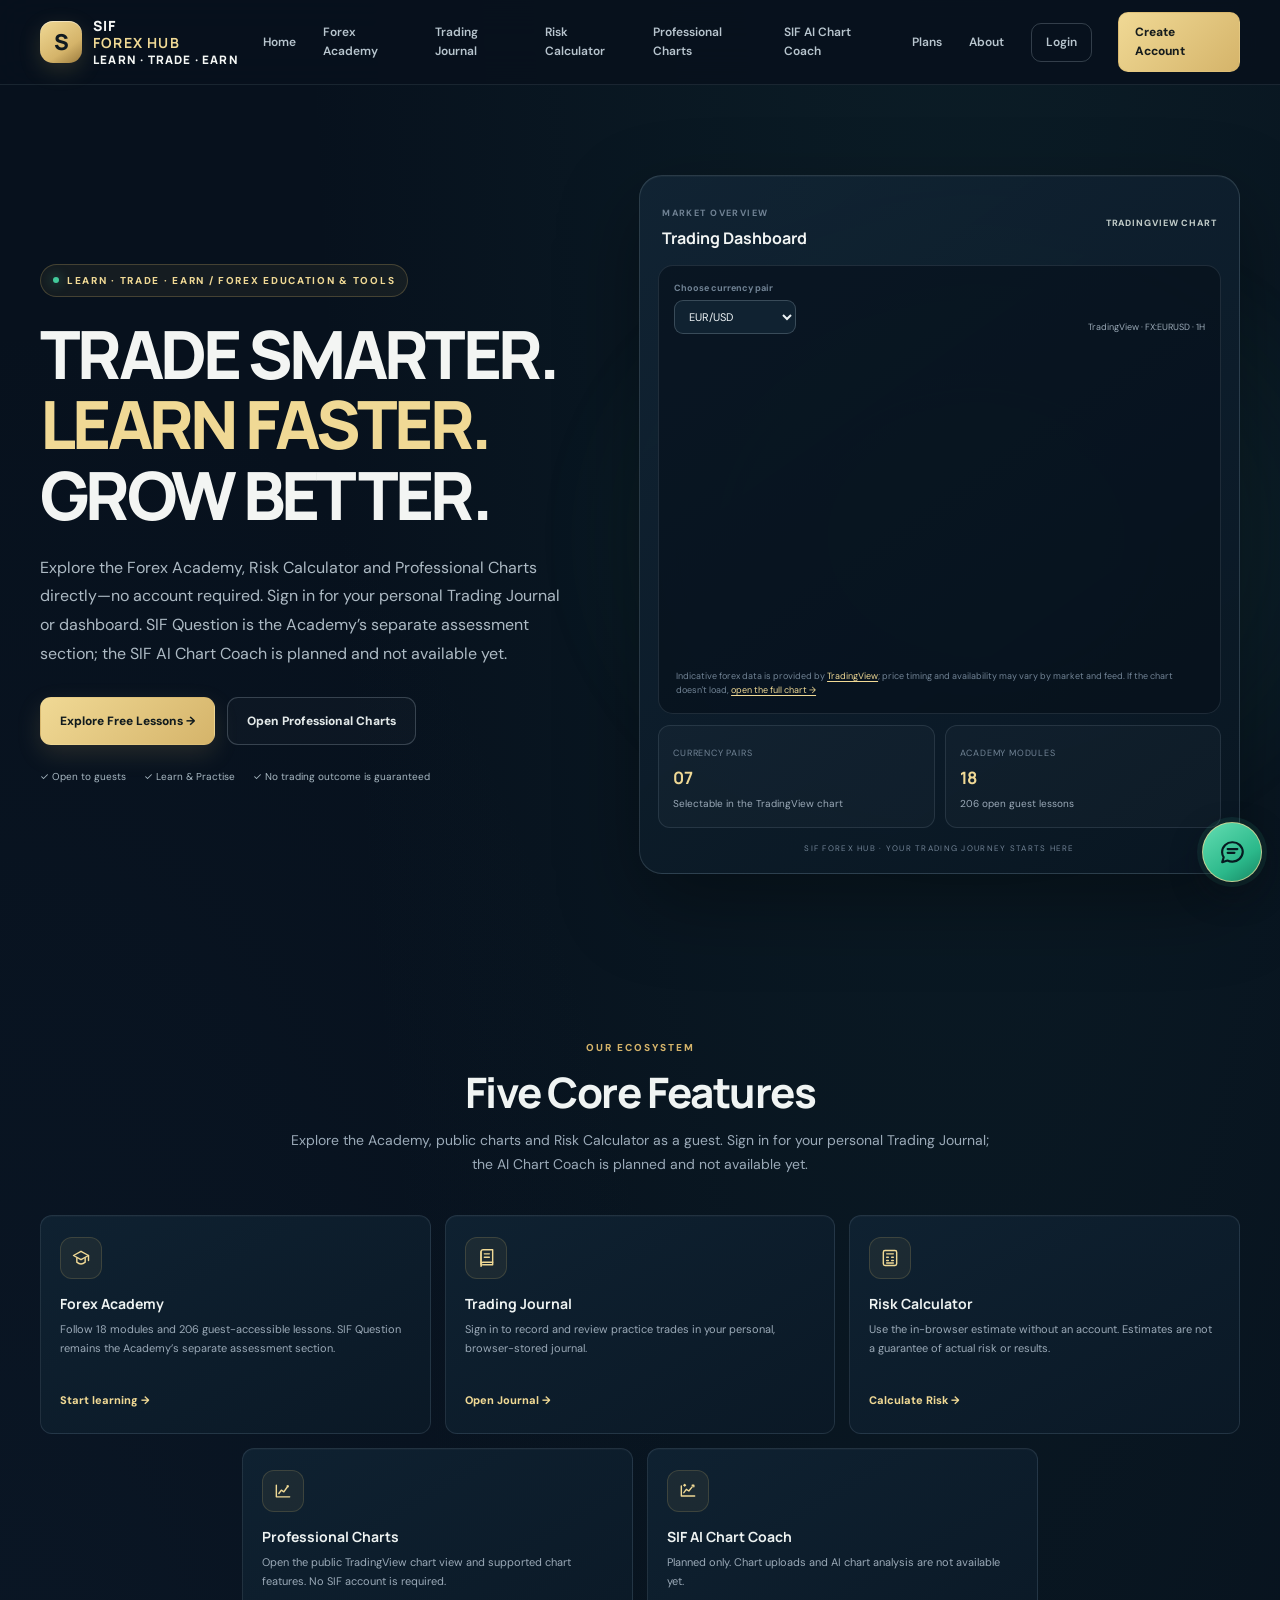
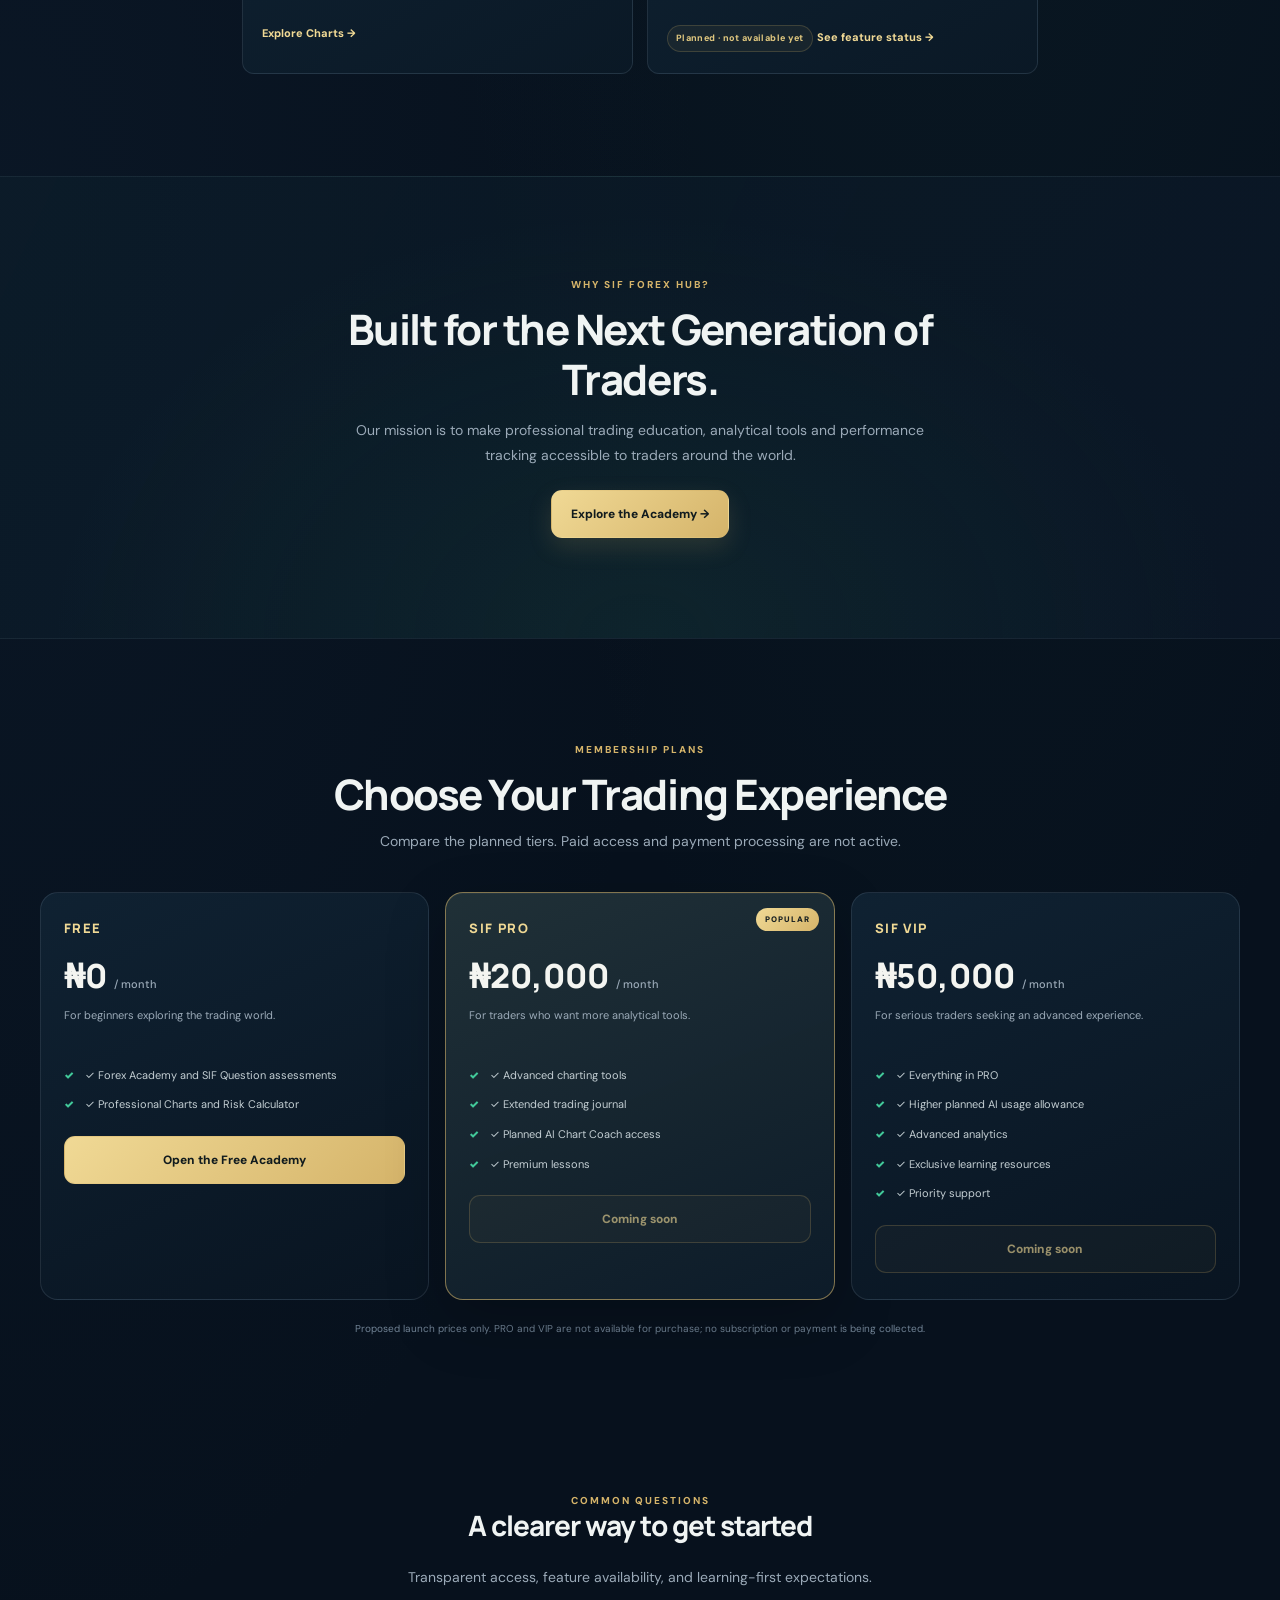
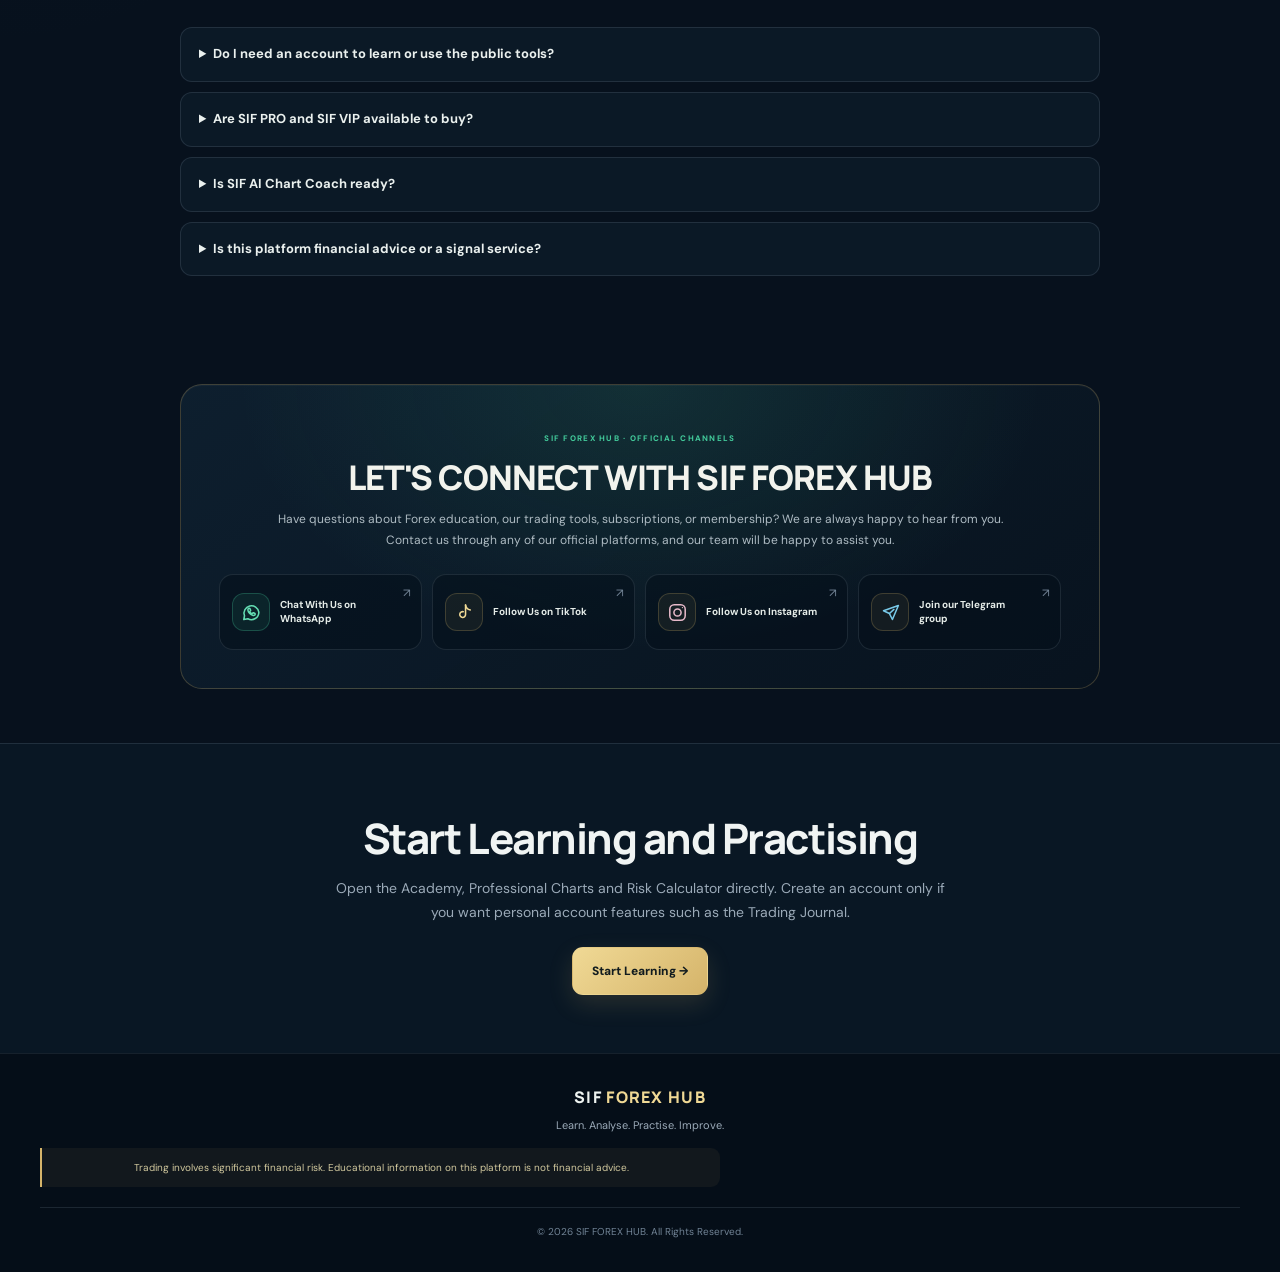
==== commit 60fd46ba: "Add official social contact tools" ====
--- a/index.html
+++ b/index.html
@@ -9,6 +9,8 @@
 <meta name="description" content="Explore the Forex Academy, Trading Journal, Risk Calculator and Professional Charts. SIF AI Chart Coach is planned and not available yet.">
 
 <link rel="stylesheet" href="style.css">
+
+<script src="site.js" defer></script>
 
 <link rel="preconnect" href="https://fonts.googleapis.com">
 <link href="https://fonts.googleapis.com/css2?family=Inter:wght@400;500;600;700;800;900&display=swap" rel="stylesheet">
@@ -316,8 +318,30 @@
         <details><summary>Is this platform financial advice or a signal service?</summary><p>No. Lessons and tools are educational only. Forex and leveraged trading involve substantial risk; no tool, lesson, or result guarantees an outcome.</p></details>
     </div>
 </section>
-<section class="support-section" aria-labelledby="support-title">
-    <div class="support-panel"><span class="eyebrow">SUPPORT</span><h2 id="support-title">Need a hand?</h2><p>Support contact details are not configured on this site yet. Use the support channel shared directly by SIF FOREX HUB; a public contact method can be added once the owner confirms it.</p></div>
+<section class="support-section contact-section" aria-labelledby="support-title">
+    <div class="contact-panel">
+        <span class="contact-kicker">SIF FOREX HUB · OFFICIAL CHANNELS</span>
+        <h2 class="contact-title" id="support-title">LET'S CONNECT WITH SIF FOREX HUB</h2>
+        <p>Have questions about Forex education, our trading tools, subscriptions, or membership? We are always happy to hear from you. Contact us through any of our official platforms, and our team will be happy to assist you.</p>
+        <div class="contact-links" aria-label="Official SIF FOREX HUB contact and social channels">
+            <a class="contact-link contact-link--whatsapp" href="https://wa.me/2349063261262?text=Hello%20SIF%20FOREX%20HUB%2C%20I%20visited%20your%20website%20and%20would%20like%20to%20make%20an%20enquiry.%20Please%20assist%20me." target="_blank" rel="noopener noreferrer" aria-label="Chat With Us on WhatsApp">
+                <span class="contact-link__icon" aria-hidden="true"><svg viewBox="0 0 24 24"><path d="M20.4 11.6a8.5 8.5 0 0 1-12.5 7.5L3.2 20l.8-4.3a8.5 8.5 0 1 1 16.4-4.1Z"/><path d="M8.3 7.8c.2-.4.5-.6.9-.6h.5c.2 0 .4.2.5.4l.8 1.7c.1.2 0 .4-.1.6l-.6.7c-.2.2-.2.4-.1.6.6 1 1.2 1.6 2.2 2.1.2.1.4.1.6-.1l.7-.8c.2-.2.4-.2.6-.1l1.6.8c.2.1.3.3.3.5v.5c0 .4-.2.7-.5.9-.6.4-1.4.5-2.3.2-1-.3-2.2-.9-3.4-2.1-1.2-1.2-1.8-2.4-2-3.3-.2-.8-.1-1.5.3-2Z"/></svg></span>
+                <span class="contact-link__label">Chat With Us on WhatsApp</span><span class="contact-link__arrow" aria-hidden="true">↗</span>
+            </a>
+            <a class="contact-link contact-link--tiktok" href="https://tiktok.com/@sifforexhub_001" target="_blank" rel="noopener noreferrer" aria-label="Follow Us on TikTok">
+                <span class="contact-link__icon" aria-hidden="true"><svg viewBox="0 0 24 24"><path d="M13.2 3.5v10.8a3.3 3.3 0 1 1-2.6-3.2"/><path d="M13.2 3.5c.5 3.1 2.4 5 5.4 5.6"/></svg></span>
+                <span class="contact-link__label">Follow Us on TikTok</span><span class="contact-link__arrow" aria-hidden="true">↗</span>
+            </a>
+            <a class="contact-link contact-link--instagram" href="https://www.instagram.com/sifforexhub001" target="_blank" rel="noopener noreferrer" aria-label="Follow Us on Instagram">
+                <span class="contact-link__icon" aria-hidden="true"><svg viewBox="0 0 24 24"><rect x="3.2" y="3.2" width="17.6" height="17.6" rx="5"/><circle cx="12" cy="12" r="4.1"/><circle cx="17.7" cy="6.4" r=".8" fill="currentColor" stroke="none"/></svg></span>
+                <span class="contact-link__label">Follow Us on Instagram</span><span class="contact-link__arrow" aria-hidden="true">↗</span>
+            </a>
+            <a class="contact-link contact-link--telegram" href="https://t.me/SifForexHub001" target="_blank" rel="noopener noreferrer" aria-label="Join our Telegram group">
+                <span class="contact-link__icon" aria-hidden="true"><svg viewBox="0 0 24 24"><path d="m21 4-6.8 16-3.4-6.8L4 10l17-6Z"/><path d="m10.8 13.2 5.1-4.7"/></svg></span>
+                <span class="contact-link__label">Join our Telegram group</span><span class="contact-link__arrow" aria-hidden="true">↗</span>
+            </a>
+        </div>
+    </div>
 </section>
 
 <section class="cta-section">
--- a/style.css
+++ b/style.css
@@ -485,7 +485,7 @@
 
 @media (max-width: 1000px) {
   .features-grid { grid-template-columns: repeat(2,minmax(0,1fr)); }
-  .features-grid > .feature-card { grid-column: auto; }
+  .features-grid > .feature-card, .features-grid > .feature-card:nth-child(4) { grid-column: auto; }
   .features-grid > .feature-card:nth-child(5) { grid-column: 1 / -1; width: calc(50% - 7px); justify-self: center; }
   .page-dashboard .grid { grid-template-columns: repeat(2,minmax(0,1fr)); }
   .page-dashboard .grid > .card { grid-column: auto; }
@@ -539,7 +539,7 @@
   .market-card { padding: 11px; }
   .dashboard-chart, .dashboard-chart .tradingview-widget-container, .dashboard-chart .tradingview-widget-container__widget, .dashboard-chart iframe { min-height: 250px; }
   .features-grid { grid-template-columns: 1fr; }
-  .features-grid > .feature-card, .features-grid > .feature-card:nth-child(5) { grid-column: auto; width: auto; }
+  .features-grid > .feature-card, .features-grid > .feature-card:nth-child(4), .features-grid > .feature-card:nth-child(5) { grid-column: auto; width: auto; }
   .feature-card p { min-height: 0; }
   .section-heading h2 { font-size: 29px; }
   .path-summary { grid-template-columns: 1fr; }
@@ -588,3 +588,94 @@
 .diagram-zone { fill: rgba(114,174,240,.2); stroke: rgba(114,174,240,.7); stroke-width: 1; }
 .diagram-card p { margin: 5px 0 0; color: var(--muted); font-size: 9px; line-height: 1.65; }
 @media (max-width: 760px) { .visual-concepts-grid { grid-template-columns: 1fr; } .diagram-card { padding: 14px; } .diagram-card svg { max-height: 150px; } }
+
+
+/* Site-wide SIF contact menu and homepage social section */
+.sif-contact-widget {
+  position: fixed;
+  right: max(18px, env(safe-area-inset-right));
+  bottom: calc(18px + env(safe-area-inset-bottom));
+  z-index: 1200;
+  display: flex;
+  flex-direction: column;
+  align-items: flex-end;
+}
+.sif-contact-launcher {
+  display: grid;
+  place-items: center;
+  width: 60px;
+  height: 60px;
+  padding: 0;
+  border: 1px solid rgba(240,217,149,.72);
+  border-radius: 50%;
+  color: #061a20;
+  background: linear-gradient(145deg, #63ddb2, #2bb88a 65%, #178764);
+  box-shadow: 0 12px 32px rgba(10,15,21,.48), 0 0 0 5px rgba(66,201,154,.11);
+  transition: transform .2s ease, box-shadow .2s ease, filter .2s ease;
+}
+.sif-contact-launcher:hover { transform: translateY(-3px); filter: saturate(1.08); box-shadow: 0 16px 34px rgba(10,15,21,.52), 0 0 0 7px rgba(66,201,154,.13); }
+.sif-contact-launcher:active { transform: scale(.96); }
+.sif-contact-launcher svg { width: 29px; height: 29px; fill: none; stroke: currentColor; stroke-width: 1.8; stroke-linecap: round; stroke-linejoin: round; }
+.sif-contact-launcher__sr { position: absolute; width: 1px; height: 1px; padding: 0; margin: -1px; overflow: hidden; clip: rect(0,0,0,0); white-space: nowrap; border: 0; }
+.sif-contact-menu {
+  position: absolute;
+  right: 0;
+  bottom: calc(100% + 14px);
+  width: min(330px, calc(100vw - 32px));
+  padding: 19px;
+  border: 1px solid rgba(213,180,106,.34);
+  border-radius: 20px;
+  color: var(--ink);
+  background: radial-gradient(ellipse at 100% 0, rgba(66,201,154,.10), transparent 55%), linear-gradient(155deg, rgba(15,34,49,.99), rgba(7,17,29,.99));
+  box-shadow: 0 24px 70px rgba(0,0,0,.55), inset 0 1px rgba(255,255,255,.035);
+  transform-origin: bottom right;
+  animation: sif-contact-pop .18s ease both;
+}
+.sif-contact-menu[hidden] { display: none; }
+@keyframes sif-contact-pop { from { opacity: 0; transform: translateY(8px) scale(.97); } to { opacity: 1; transform: translateY(0) scale(1); } }
+.sif-contact-menu__header { display: flex; align-items: flex-start; justify-content: space-between; gap: 12px; margin-bottom: 15px; }
+.sif-contact-menu__eyebrow { color: var(--green); font-size: 8px; font-weight: 800; letter-spacing: .16em; }
+.sif-contact-menu__header h2 { margin: 3px 0 2px; color: #f5f4ef; font: 800 18px/1.25 'Manrope',sans-serif; }
+.sif-contact-menu__header p { margin: 0; color: var(--muted); font-size: 10px; }
+.sif-contact-close { display: grid; flex: 0 0 32px; place-items: center; width: 32px; height: 32px; padding: 0; border: 1px solid var(--line); border-radius: 10px; color: var(--muted); background: rgba(255,255,255,.025); transition: color .18s ease, border-color .18s ease, background .18s ease; }
+.sif-contact-close:hover { color: var(--gold-bright); border-color: rgba(213,180,106,.48); background: rgba(213,180,106,.07); }
+.sif-contact-close svg { width: 16px; height: 16px; fill: none; stroke: currentColor; stroke-width: 1.8; stroke-linecap: round; }
+.sif-contact-options { display: grid; gap: 8px; }
+.sif-contact-option { display: grid; grid-template-columns: 39px minmax(0,1fr) 15px; align-items: center; gap: 11px; min-height: 62px; padding: 9px 11px; border: 1px solid rgba(162,183,198,.13); border-radius: 13px; background: rgba(255,255,255,.025); transition: transform .18s ease, border-color .18s ease, background .18s ease; }
+.sif-contact-option:hover { transform: translateX(2px); border-color: rgba(213,180,106,.4); background: rgba(213,180,106,.055); }
+.sif-contact-option__icon, .contact-link__icon { display: grid; place-items: center; width: 39px; height: 39px; border: 1px solid rgba(213,180,106,.22); border-radius: 12px; color: var(--gold-bright); background: rgba(213,180,106,.07); }
+.sif-contact-option__icon--whatsapp, .contact-link--whatsapp .contact-link__icon { color: #63ddb2; border-color: rgba(66,201,154,.27); background: rgba(66,201,154,.085); }
+.sif-contact-option__icon svg, .contact-link__icon svg { width: 21px; height: 21px; fill: none; stroke: currentColor; stroke-width: 1.75; stroke-linecap: round; stroke-linejoin: round; }
+.sif-contact-option__copy { display: grid; gap: 2px; min-width: 0; }
+.sif-contact-option__copy strong { color: #f0f4f1; font: 750 11px 'Manrope',sans-serif; }
+.sif-contact-option__copy small { overflow: hidden; color: var(--muted); font-size: 9px; text-overflow: ellipsis; white-space: nowrap; }
+.sif-contact-option__arrow { color: var(--muted-2); }
+.sif-contact-option__arrow svg { display: block; width: 15px; height: 15px; fill: none; stroke: currentColor; stroke-width: 1.8; stroke-linecap: round; stroke-linejoin: round; }
+.sif-contact-menu__note { margin: 13px 2px 0; color: var(--muted-2); font-size: 9px; line-height: 1.5; }
+
+.contact-panel { position: relative; overflow: hidden; padding: clamp(24px, 4vw, 38px); border: 1px solid rgba(213,180,106,.25); border-radius: 22px; text-align: center; background: radial-gradient(ellipse at 50% 0, rgba(66,201,154,.12), transparent 62%), linear-gradient(145deg, rgba(14,32,47,.96), rgba(8,19,31,.98)); box-shadow: inset 0 1px rgba(255,255,255,.035); }
+.contact-kicker { display: inline-flex; color: var(--green); font-size: 8px; font-weight: 800; letter-spacing: .16em; }
+.contact-panel .contact-title { max-width: 700px; margin: 8px auto 12px; color: #f2f3ed; font: 800 clamp(23px,3.5vw,34px)/1.18 'Manrope',sans-serif; letter-spacing: -.025em; }
+.contact-panel > p { max-width: 750px; margin: 0 auto 23px; color: #aebbc3; font-size: 12px; line-height: 1.75; }
+.contact-links { display: grid; grid-template-columns: repeat(4,minmax(0,1fr)); gap: 10px; }
+.contact-link { display: flex; min-width: 0; min-height: 76px; align-items: center; gap: 10px; padding: 12px; border: 1px solid rgba(162,183,198,.14); border-radius: 14px; color: #edf2ef; background: rgba(5,16,27,.55); text-align: left; transition: transform .2s ease, border-color .2s ease, background .2s ease, box-shadow .2s ease; }
+.contact-link:hover { transform: translateY(-3px); border-color: rgba(213,180,106,.46); background: rgba(213,180,106,.055); box-shadow: 0 9px 24px rgba(0,0,0,.22); }
+.contact-link:active { transform: translateY(-1px) scale(.99); }
+.contact-link__icon { flex: 0 0 38px; width: 38px; height: 38px; }
+.contact-link__label { flex: 1 1 auto; min-width: 0; color: #e5ece8; font-size: 10px; font-weight: 700; line-height: 1.45; }
+.contact-link__arrow { flex: 0 0 auto; align-self: flex-start; margin: -3px -2px 0 0; color: var(--muted-2); font-size: 12px; transition: color .2s ease, transform .2s ease; }
+.contact-link:hover .contact-link__arrow { color: var(--gold-bright); transform: translate(2px,-2px); }
+.contact-link--tiktok .contact-link__icon { color: #f0d995; }
+.contact-link--instagram .contact-link__icon { color: #e6b9c9; }
+.contact-link--telegram .contact-link__icon { color: #78c9e8; }
+@media (max-width: 760px) {
+  .contact-links { grid-template-columns: repeat(2,minmax(0,1fr)); }
+  .contact-panel { padding: 25px 18px; }
+}
+@media (max-width: 520px) {
+  .sif-contact-widget { right: max(14px, env(safe-area-inset-right)); bottom: calc(14px + env(safe-area-inset-bottom)); }
+  .sif-contact-launcher { width: 56px; height: 56px; }
+  .sif-contact-menu { width: min(320px, calc(100vw - 28px)); padding: 16px; }
+  .contact-links { grid-template-columns: 1fr; }
+  .contact-link { min-height: 66px; padding: 10px 12px; }
+}
